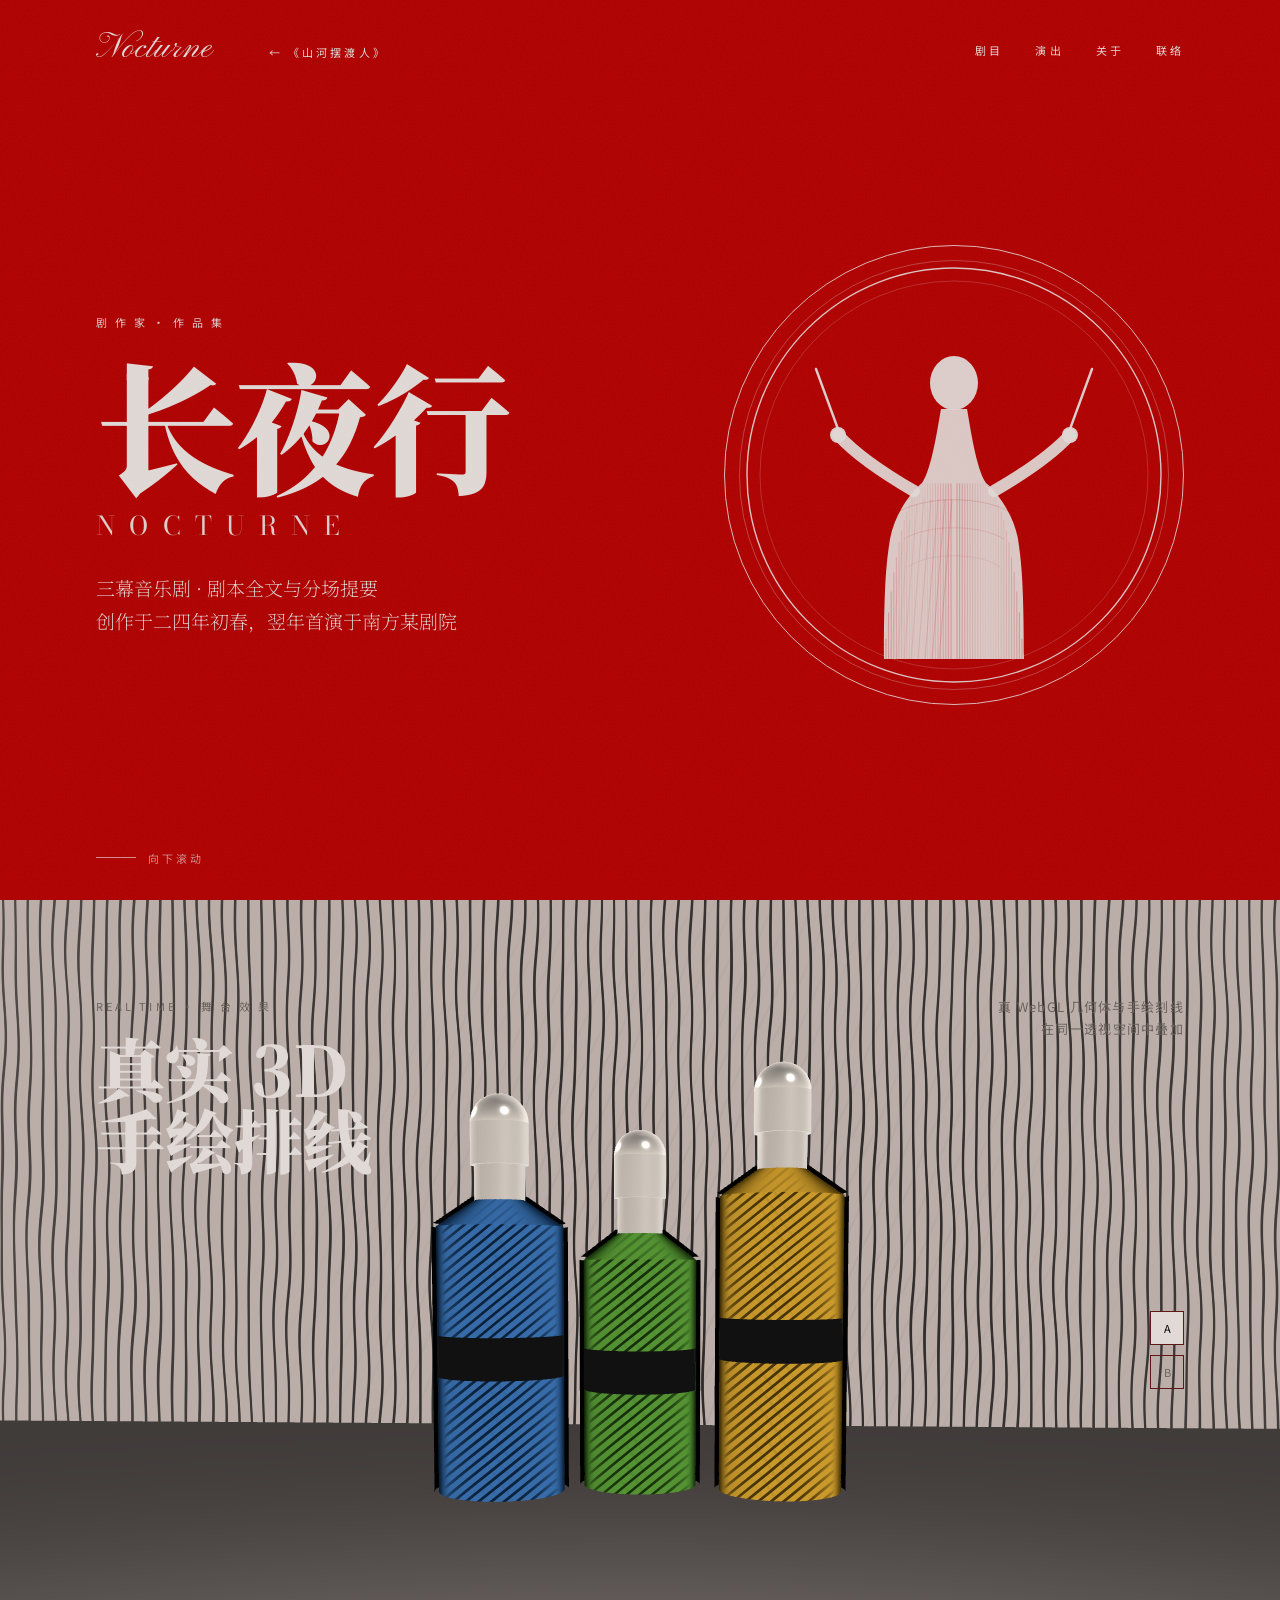
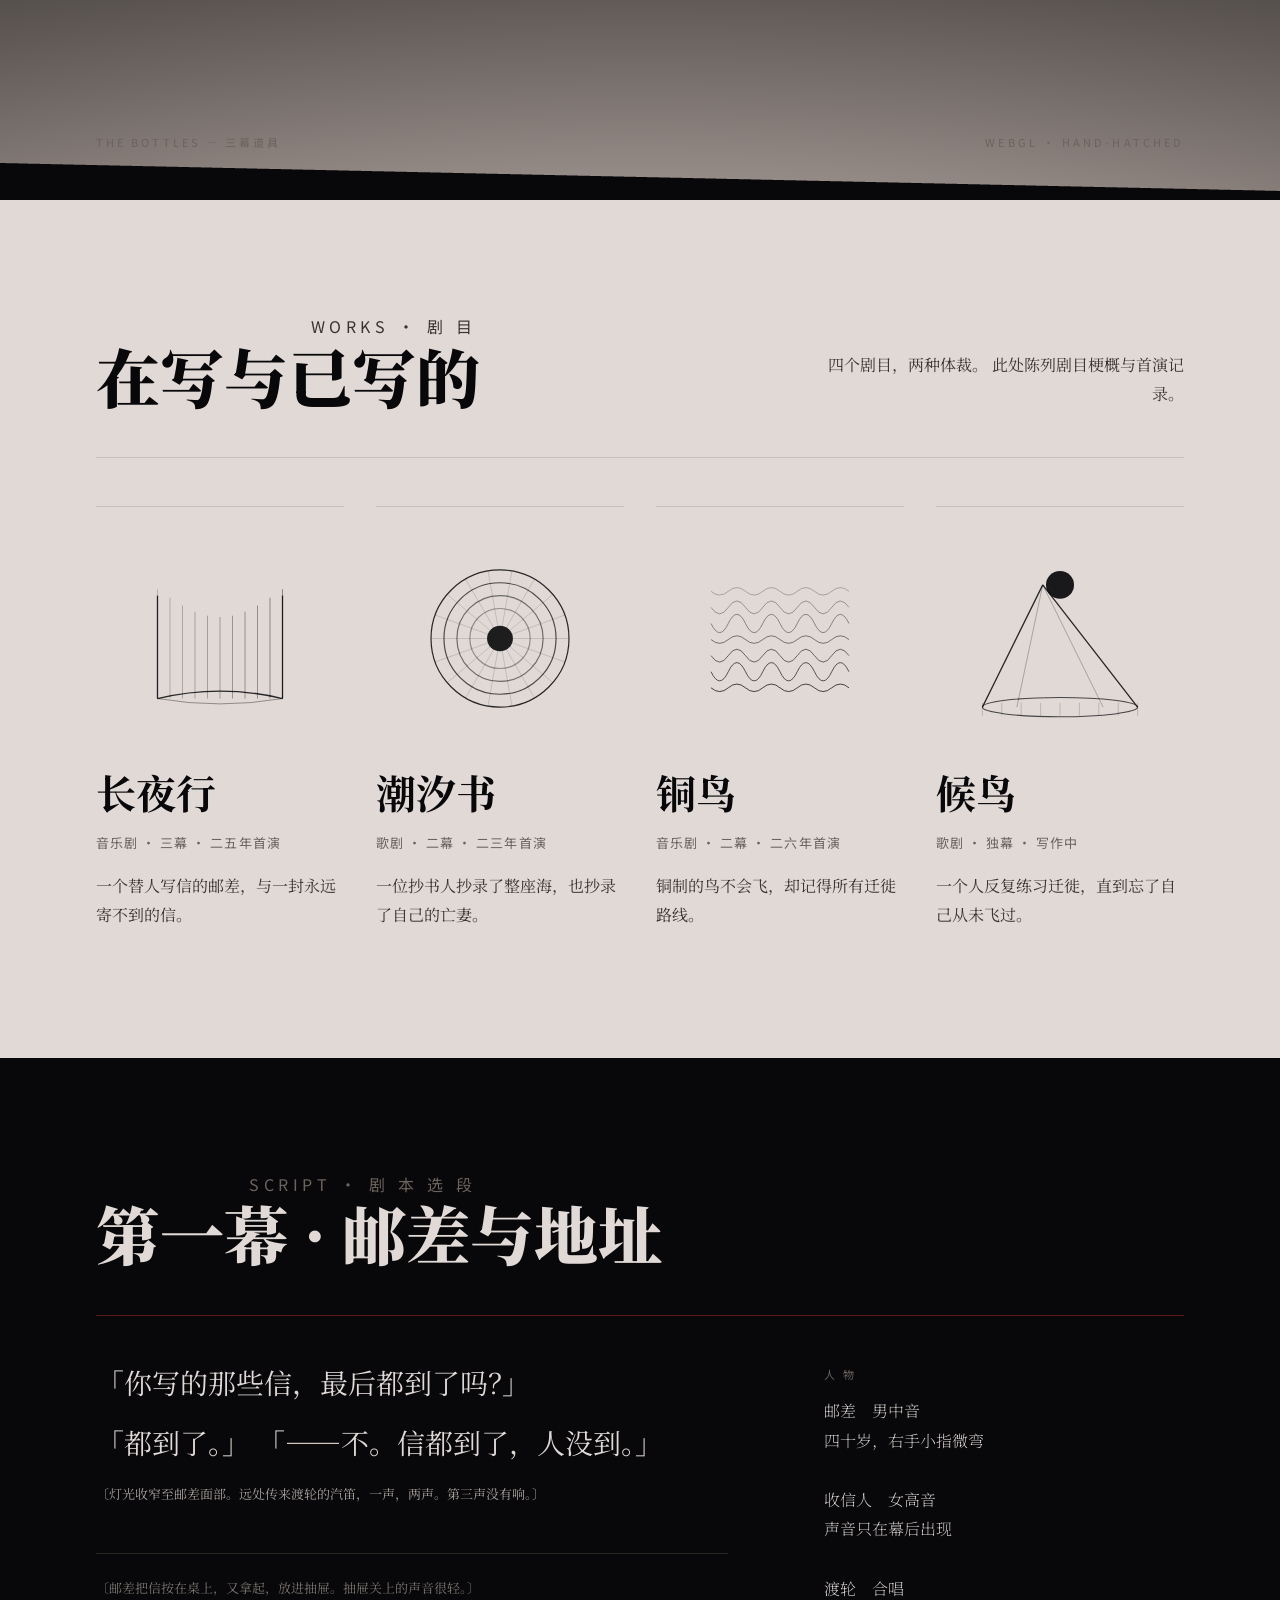
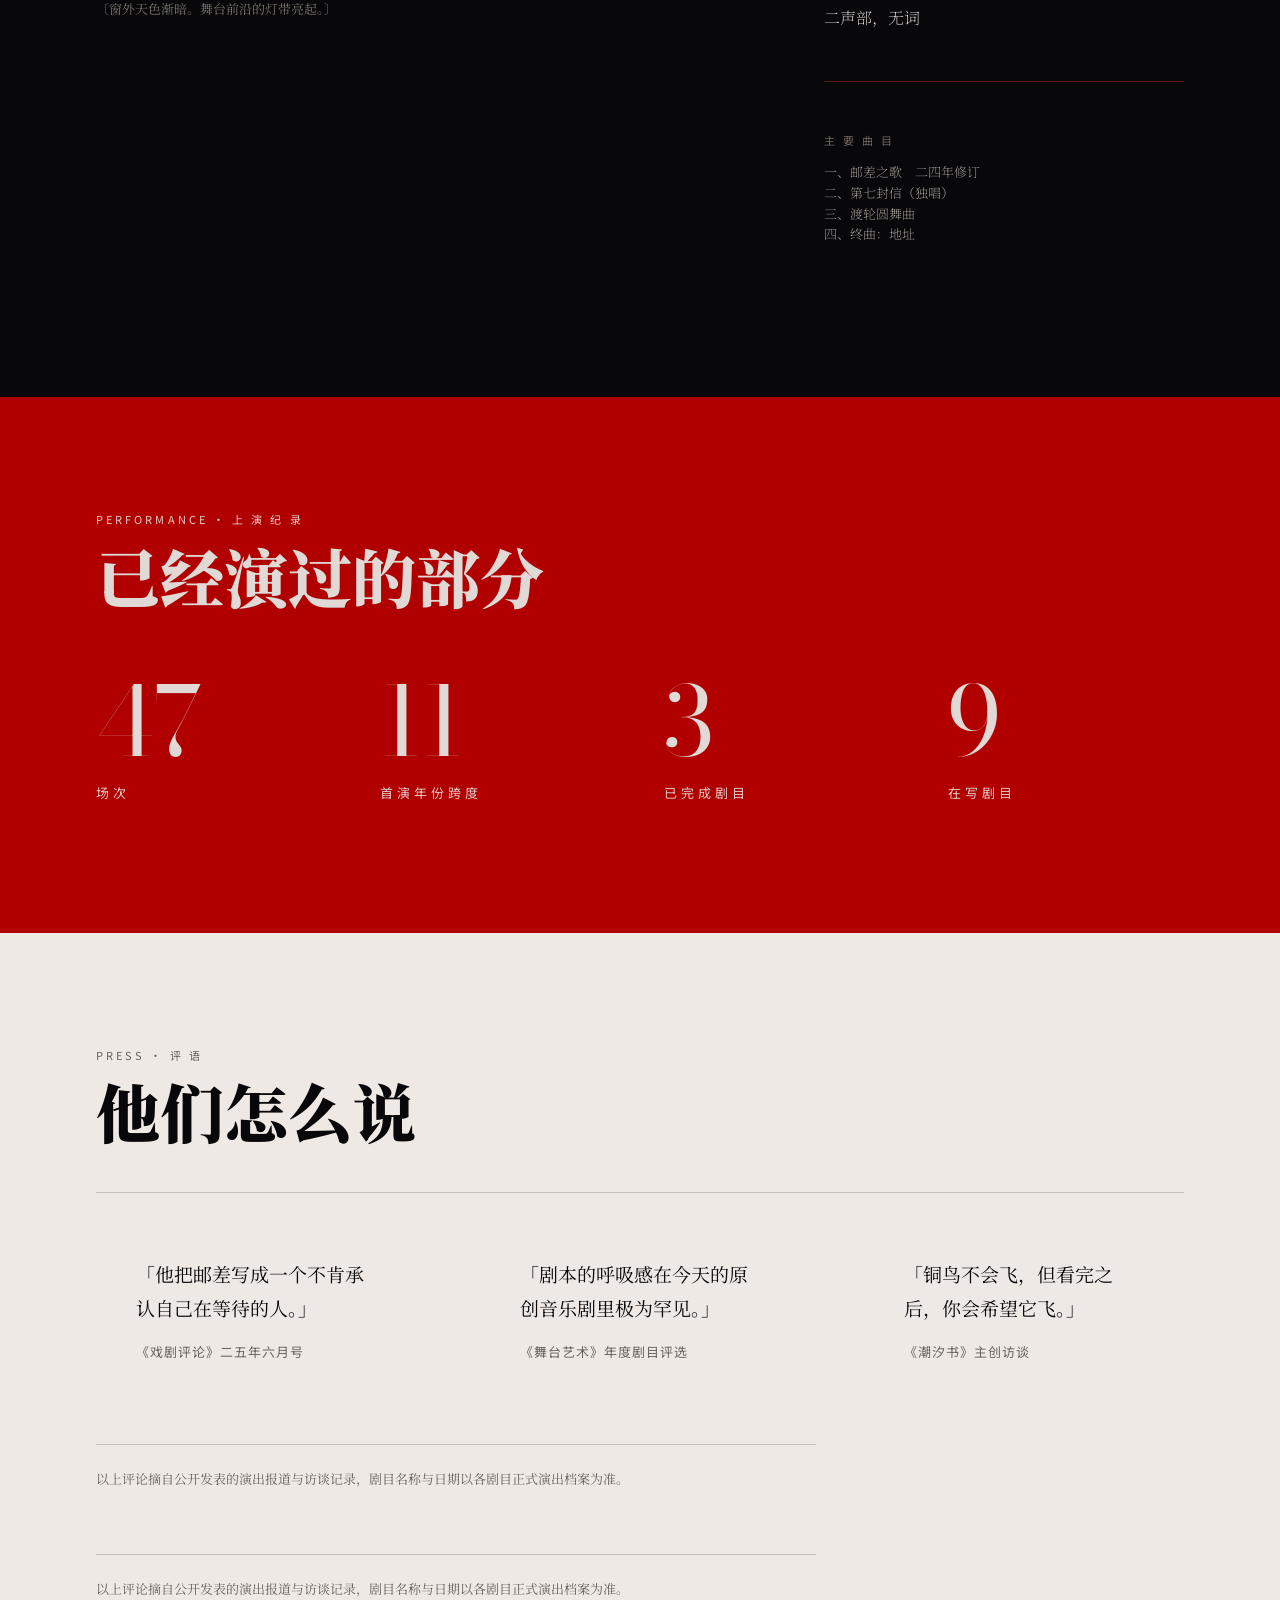
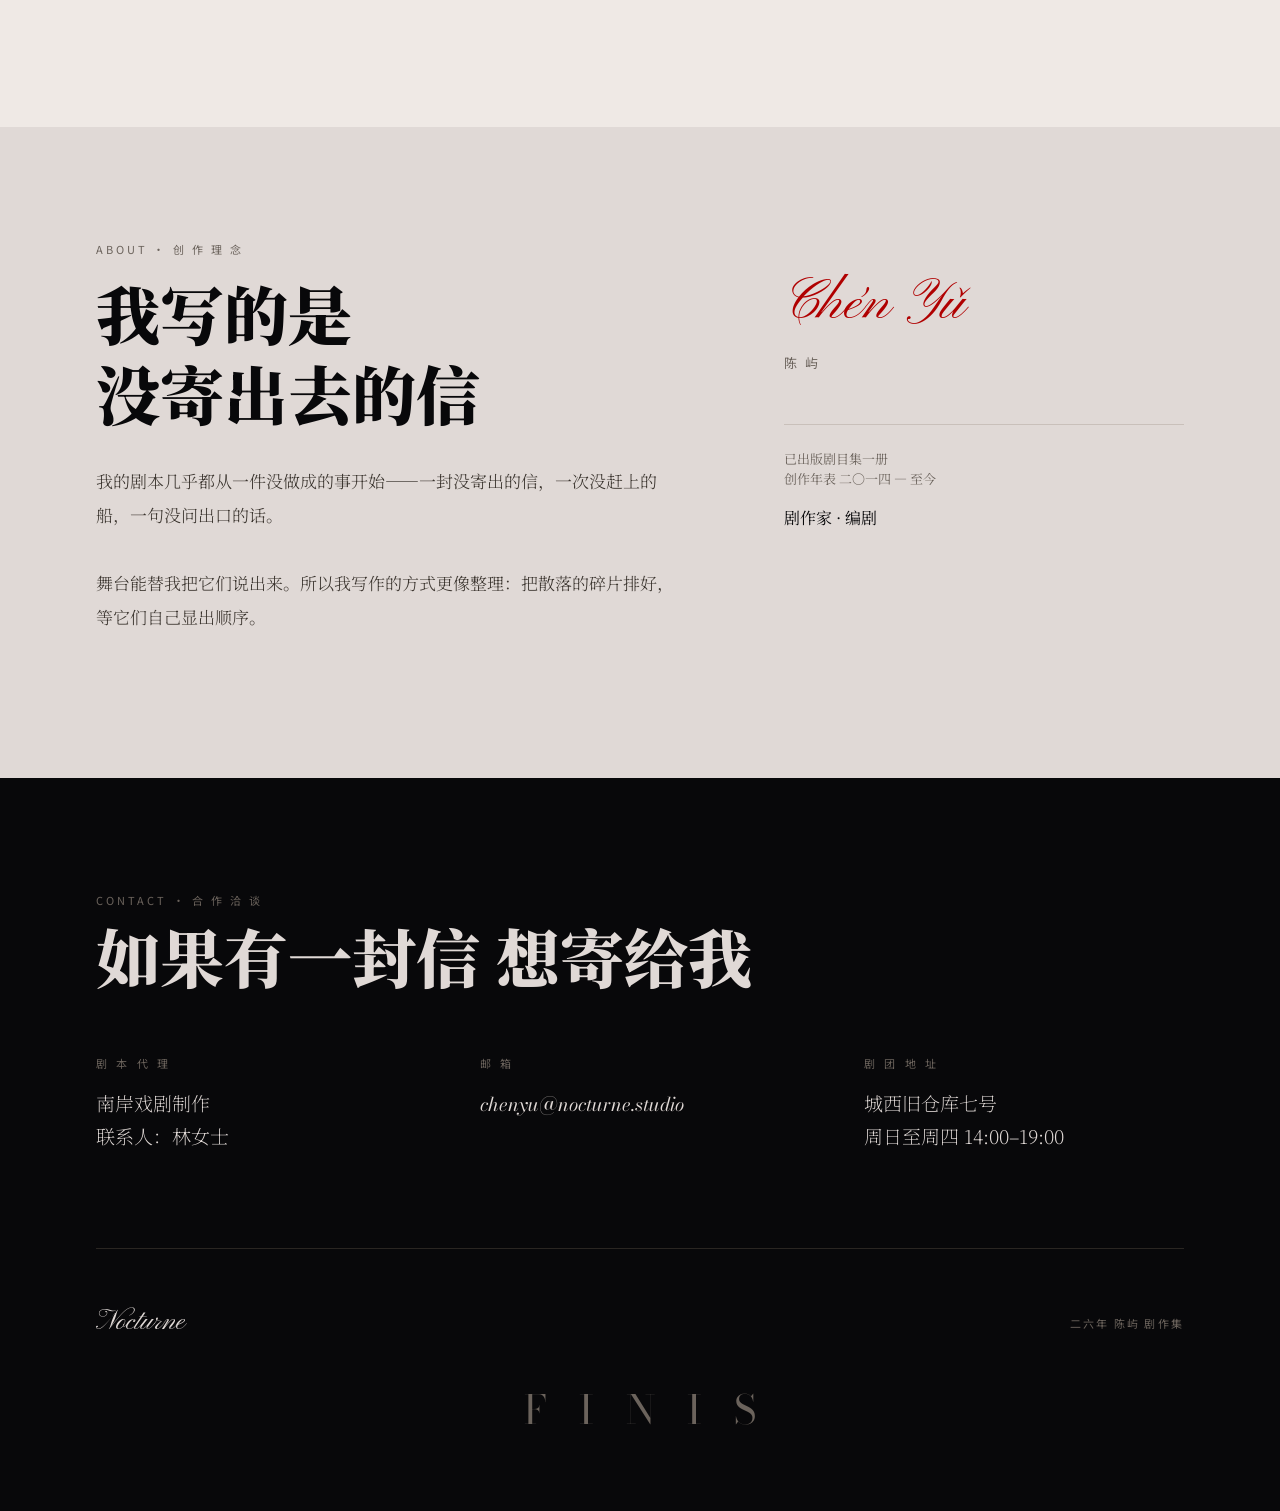
==== index.html @ f31c02c0 "feat: NOCTURNE 剧作集视觉体系上线（首页），《山河摆渡人》迁至 /shanhe/ 新增一套独立的剧作集视觉体系作为站点首页，与《山河摆渡人》同源共处。  NOCTURNE 剧作集（首页 " ====
<!DOCTYPE html>
<html lang="zh-CN">
<head>
<meta charset="UTF-8">
<meta name="viewport" content="width=device-width, initial-scale=1.0">
<title>长夜行 · 陈屿剧作集</title>
<link rel="preconnect" href="https://fonts.googleapis.com">
<link rel="preconnect" href="https://fonts.gstatic.com" crossorigin>
<link href="https://fonts.googleapis.com/css2?family=Noto+Serif+SC:wght@200;300;400;700;900&family=Noto+Sans+SC:wght@300;400;500&family=Bodoni+Moda:ital,opsz,wght@0,6..96,400;0,6..96,700;1,6..96,400&family=Pinyon+Script&display=swap" rel="stylesheet">
<link rel="icon" href="favicon.svg" type="image/svg+xml">
<link rel="stylesheet" href="assets/nocturne/css/tokens.css">
<style>
/* ============================================================
   原型专用层：把 token 之外的实现细节收在这里
   ============================================================ */

*, *::before, *::after { box-sizing: border-box; }

html { scroll-behavior: smooth; }

body {
  margin: 0;
  background: var(--c-paper);
  color: var(--c-ink);
  font-family: var(--f-body);
  font-size: var(--t-body);
  line-height: var(--lh-body);
  -webkit-font-smoothing: antialiased;
  overflow-x: hidden;
}

/* 纸纹颗粒：整页极淡噪点，压住数字平涂的塑料感 */
.grain {
  position: fixed; inset: 0; z-index: 999;
  pointer-events: none; opacity: .05;
  background-image: url("data:image/svg+xml,%3Csvg xmlns='http://www.w3.org/2000/svg' width='200' height='200'%3E%3Cfilter id='n'%3E%3CfeTurbulence type='fractalNoise' baseFrequency='0.8' numOctaves='3'/%3E%3CfeColorMatrix type='saturate' values='0'/%3E%3C/filter%3E%3Crect width='200' height='200' filter='url(%23n)'/%3E%3C/svg%3E");
}

/* ---- 通用版心 ---- */
.wrap {
  width: 100%; max-width: var(--w-page);
  margin: 0 auto; padding: 0 var(--pad-page);
}

/* ---- 区块标题 ---- */
.kicker {
  font-family: var(--f-label); font-size: var(--t-label);
  letter-spacing: var(--ls-label); color: var(--c-ink-mute);
  margin: 0 0 var(--s-3);
}
.sec-title {
  font-family: var(--f-display); font-weight: 900;
  font-size: var(--t-display-m); line-height: var(--lh-display-m);
  letter-spacing: var(--ls-display); margin: 0;
}
.sec-head { display: flex; align-items: flex-end; justify-content: space-between; gap: var(--s-7); }
.sec-head p {
  margin: 0; max-width: 380px; font-size: var(--t-body);
  line-height: var(--lh-body); color: var(--c-ink-soft); text-align: right;
}
.rule { height: 1px; background: var(--c-rule); border: 0; margin: var(--s-7) 0; }
.rule-dark { background: var(--c-rule-dark); }

/* ============================================================
   01 主视觉 — 滚动驱动的固定舞台
   ============================================================ */
.hero {
  position: relative; height: 100vh; min-height: 720px;
  background: var(--c-curtain); color: var(--c-paper);
  overflow: hidden;
}
.hero-inner {
  position: relative; z-index: 2; height: 100%;
  display: flex; flex-direction: column;
  max-width: var(--w-page); margin: 0 auto;
  padding: var(--s-6) var(--pad-page) var(--s-8);
}
.hero-nav {
  display: flex; align-items: center; justify-content: space-between;
}
.hero-brand { display: flex; align-items: baseline; gap: var(--s-5); }
.hero-logo {
  font-family: var(--f-script); font-size: 34px; line-height: 1;
  letter-spacing: 1px; margin: 0;
}
.hero-nav ul { display: flex; gap: var(--s-6); list-style: none; margin: 0; padding: 0; }
.hero-back { margin: 0 0 0 var(--s-6); }
.hero-back a {
  font-family: var(--f-label); font-size: 11px;
  letter-spacing: var(--ls-label); color: #E8C9C9;
  text-decoration: none; white-space: nowrap;
}
.hero-back a:hover { color: #E0D9D6; }
.hero-nav a {
  color: inherit; text-decoration: none;
  font-family: var(--f-label); font-size: var(--t-label);
  letter-spacing: var(--ls-label); padding-bottom: 4px;
  border-bottom: 1px solid transparent; transition: border-color var(--d-fast) var(--e-soft);
}
.hero-nav a:hover { border-bottom-color: var(--c-paper); }

.hero-body {
  flex: 1; display: grid; grid-template-columns: 1fr 460px;
  gap: var(--s-8); align-items: center; padding-top: var(--s-7);
}
.hero-kicker {
  font-family: var(--f-label); font-size: var(--t-label);
  letter-spacing: var(--ls-label); opacity: .9; margin: 0 0 var(--s-5);
}
.hero-title {
  font-family: var(--f-display); font-weight: 900;
  font-size: clamp(80px, 11vw, var(--t-hero)); line-height: var(--lh-hero);
  letter-spacing: var(--ls-hero); margin: 0;
}
.hero-latin {
  font-family: var(--f-latin); font-size: 26px; line-height: 1;
  letter-spacing: .55em; margin: var(--s-5) 0 0; opacity: .95;
}
.hero-lede {
  margin: var(--s-6) 0 0; max-width: 560px;
  font-size: var(--t-lead); line-height: var(--lh-lead);
  font-weight: 200; white-space: pre-line;
}
.hero-scroll {
  position: absolute; left: var(--pad-page); bottom: var(--s-6);
  font-family: var(--f-label); font-size: 11px; letter-spacing: var(--ls-label);
  opacity: .65; display: flex; align-items: center; gap: var(--s-3);
}
.hero-scroll span { display: block; width: 40px; height: 1px; background: currentColor; }

/* ---- 舞台：圆形画框 + 3D 圆柱 ---- */
.stage {
  position: relative; width: 460px; height: 460px;
  display: grid; place-items: center;
}
.stage-ring {
  position: absolute; inset: 0; border-radius: 50%;
  border: 1px solid var(--c-paper); opacity: .85;
}
.stage-ring::after {
  content: ""; position: absolute; inset: 14px;
  border-radius: 50%; border: .5px solid var(--c-paper); opacity: .35;
}
.stage-portrait {
  position: relative; z-index: 2; width: 420px; height: 420px;
  transition: transform var(--d-slow) var(--e-out);
}

/* 3D 罐体组：CSS 3D 拼装的刻线罐，滚动驱动旋转
   几何经验证：面片先 rotateY 再 translateZ 推到半径；端盖用绝对定位
   椭圆，不参与 3D 变换（参与则与 transform-origin 冲突而脱离管体）。 */
.vessels {
  position: absolute; z-index: 4; right: -26px; bottom: -54px;
  display: flex; align-items: flex-end; gap: 22px;
}
.vessel { position: relative; width: 52px; height: 140px; }
.vessel-3d {
  position: absolute; inset: 0;
  transform-style: preserve-3d;
  transform: rotateX(-8deg) rotateY(var(--spin, 0deg));
  transition: transform 80ms linear;
}
.vessel-face {
  position: absolute; top: 0; backface-visibility: hidden;
  border-right: 1px solid rgba(0,0,0,.20);
  background:
    repeating-linear-gradient(180deg,
      rgba(0,0,0,.30) 0 1px, rgba(0,0,0,.10) 1px 2px, rgba(0,0,0,0) 2px 7px),
    var(--vessel-color);
}
.vessel-cap {
  position: absolute; left: 50%;
  width: 48px; height: 26px; margin-left: -24px;
  border-radius: 50%; border: 1px solid rgba(0,0,0,.26);
  background:
    repeating-radial-gradient(circle at 50% 50%,
      rgba(0,0,0,.14) 0 1px, rgba(0,0,0,0) 1px 5px),
    var(--vessel-color);
}
.vessel-cap.top { top: -13px; }
.vessel-cap.bot { bottom: -13px; }

/* ============================================================
   01b 3D 展演屏 — 真 WebGL 场景 + 手绘排线
   ============================================================ */
.showcase {
  position: relative; height: 100vh; min-height: 680px;
  background: var(--c-ink); color: var(--c-paper);
  overflow: hidden;
}
.showcase-canvas {
  position: absolute; inset: 0; width: 100%; height: 100%;
  display: block; z-index: 1;
}
.showcase-head {
  position: absolute; z-index: 5; top: 0; left: 0; right: 0;
  max-width: var(--w-page); width: 100%; margin: 0 auto;
  padding: var(--s-9) var(--pad-page) 0;
  display: flex; justify-content: space-between; align-items: flex-start;
  pointer-events: none;
}
.showcase-title {
  font-family: var(--f-display); font-weight: 900;
  font-size: clamp(44px, 5.4vw, 76px); line-height: 1.02;
  letter-spacing: var(--ls-display); margin: 0;
}
.showcase-kicker {
  font-family: var(--f-label); font-size: var(--t-label);
  letter-spacing: var(--ls-label); color: var(--c-ink-mute);
  margin: 0 0 var(--s-4);
}
.showcase-note {
  font-family: var(--f-label); font-size: var(--t-caption);
  letter-spacing: .1em; color: var(--c-ink-mute);
  margin: 0; text-align: right; max-width: 260px; line-height: 1.7;
}
.showcase-cap {
  position: absolute; z-index: 5; bottom: 0; left: 0; right: 0;
  max-width: var(--w-page); width: 100%; margin: 0 auto;
  padding: 0 var(--pad-page) var(--s-7);
  display: flex; justify-content: space-between; align-items: flex-end;
  pointer-events: none;
}
.showcase-cap p {
  font-family: var(--f-label); font-size: var(--t-label);
  letter-spacing: var(--ls-label); color: var(--c-ink-mute); margin: 0;
}
.showcase-swap {
  position: absolute; z-index: 4; right: var(--pad-page); top: 50%;
  transform: translateY(-50%);
  display: flex; flex-direction: column; gap: 10px;
}
.swap-btn {
  width: 34px; height: 34px; padding: 0;
  border: 1px solid var(--c-rule-dark); background: transparent;
  color: var(--c-ink-mute); cursor: pointer;
  font-family: var(--f-label); font-size: 11px; letter-spacing: 0;
  transition: all var(--d-fast) var(--e-soft);
}
.swap-btn:hover { border-color: var(--c-paper); color: var(--c-paper); }
.swap-btn[aria-pressed="true"] { background: var(--c-paper); color: var(--c-ink); }

/* ============================================================
   02 剧目陈列
   ============================================================ */
.works { background: var(--c-paper); padding: 112px 0 128px; }
.works-grid {
  display: grid; grid-template-columns: repeat(4, 1fr);
  gap: var(--s-7) var(--s-6);
}
.work { display: flex; flex-direction: column; gap: var(--s-4); }
.work-emblem {
  width: 100%; aspect-ratio: 1; display: grid; place-items: center;
  border-top: 1px solid var(--c-rule); padding-top: var(--s-4);
}
.work-emblem img { width: 78%; height: auto; }
.work h3 {
  font-family: var(--f-display); font-weight: 700;
  font-size: var(--t-display-s); line-height: var(--lh-display-s);
  margin: 0;
}
.work-meta {
  font-family: var(--f-label); font-size: var(--t-caption);
  letter-spacing: .08em; color: var(--c-ink-mute); margin: 0;
}
.work-desc {
  font-size: var(--t-body); line-height: var(--lh-body);
  color: var(--c-ink-soft); margin: 0;
}

/* ============================================================
   03 剧本选段
   ============================================================ */
.script { background: var(--c-ink); color: var(--c-paper); padding: 112px 0 128px; }
.script .kicker { color: var(--c-ink-mute); }
.script .sec-title { color: var(--c-paper); }
.script-cols { display: grid; grid-template-columns: 1fr 360px; gap: 96px; align-items: start; }
.script-beat {
  margin-top: var(--s-7); padding-top: var(--s-5);
  border-top: 1px solid #2A2622;
  font-size: var(--t-caption); line-height: var(--lh-caption);
  color: #7A746E; white-space: pre-line;
}
.line {
  font-family: var(--f-display); font-weight: 400;
  font-size: var(--t-title); line-height: var(--lh-title);
  margin: 0 0 var(--s-5);
}
.stage-note {
  font-size: var(--t-caption); line-height: var(--lh-caption);
  color: #A8A29C; margin: 0;
}
.side-h {
  font-family: var(--f-label); font-size: var(--t-label);
  letter-spacing: var(--ls-label); color: var(--c-ink-mute);
  margin: 0 0 var(--s-3);
}
.side-list {
  font-size: var(--t-body); line-height: var(--lh-body);
  color: var(--c-paper); margin: 0 0 var(--s-5);
  white-space: pre-line; font-weight: 200;
}
.side-list.mute { color: #A8A29C; font-size: var(--t-caption); line-height: var(--lh-caption); }

/* ============================================================
   04 演出数据
   ============================================================ */
.stats { background: var(--c-curtain); color: var(--c-paper); padding: 112px 0 128px; }
.stats .kicker { color: #E8C9C9; }
.stats .sec-title { color: var(--c-paper); margin-bottom: var(--s-8); }
.stats-row { display: grid; grid-template-columns: repeat(4, 1fr); gap: var(--s-7); }
.stat { display: flex; flex-direction: column; gap: var(--s-3); }
.stat-n {
  font-family: var(--f-latin); font-size: 96px; line-height: 1;
  font-weight: 400; margin: 0;
}
.stat-l {
  font-family: var(--f-label); font-size: var(--t-caption);
  letter-spacing: .3em; color: #E8C9C9; margin: 0;
}

/* ============================================================
   05 媒体评价
   ============================================================ */
.press { background: var(--c-paper-warm); padding: 112px 0 128px; }
.press-grid { display: grid; grid-template-columns: repeat(3, 1fr); gap: var(--s-8); }
.press-note {
  margin: var(--s-8) 0 0; padding-top: var(--s-5);
  border-top: 1px solid var(--c-rule);
  font-size: var(--t-caption); line-height: var(--lh-caption);
  color: var(--c-ink-mute); max-width: 720px;
}
.press-note {
  margin: var(--s-8) 0 0; padding-top: var(--s-5);
  border-top: 1px solid var(--c-rule);
  font-size: var(--t-caption); line-height: var(--lh-caption);
  color: var(--c-ink-mute); max-width: 720px;
}
.press-q {
  font-family: var(--f-display); font-weight: 400;
  font-size: var(--t-lead); line-height: var(--lh-lead);
  margin: 0 0 var(--s-4);
}
.press-a {
  font-family: var(--f-label); font-size: var(--t-caption);
  letter-spacing: .08em; color: var(--c-ink-mute); margin: 0;
}

/* ============================================================
   06 创作理念
   ============================================================ */
.about { background: var(--c-paper); padding: 112px 0 128px; }
.about-cols { display: grid; grid-template-columns: 1fr 400px; gap: 96px; }
.about-title {
  font-family: var(--f-display); font-weight: 900;
  font-size: var(--t-display-m); line-height: 1.25;
  letter-spacing: var(--ls-display); margin: 0 0 var(--s-6);
  white-space: pre-line;
}
.about-body {
  font-size: 17px; line-height: 2; font-weight: 300;
  color: var(--c-ink-soft); margin: 0 0 var(--s-4); white-space: pre-line;
}
.signature {
  font-family: var(--f-script); font-size: 56px; line-height: 1.2;
  color: var(--c-curtain); margin: 0 0 var(--s-3);
}
.about-cred {
  margin-top: var(--s-7); padding-top: var(--s-5);
  border-top: 1px solid var(--c-rule);
  font-size: var(--t-caption); line-height: var(--lh-caption);
  color: var(--c-ink-mute); white-space: pre-line;
}
.sig-name {
  font-family: var(--f-label); font-size: var(--t-caption);
  letter-spacing: .2em; color: var(--c-ink-mute); margin: 0;
  white-space: pre-line; line-height: 1.9;
}

/* ============================================================
   07 联络 + 页脚
   ============================================================ */
.contact { background: var(--c-ink); color: var(--c-paper); padding: 112px 0 0; }
.contact .kicker { color: var(--c-ink-mute); }
.contact .sec-title { color: var(--c-paper); margin-bottom: var(--s-8); }
.contact-cols { display: grid; grid-template-columns: repeat(3, 1fr); gap: var(--s-8); }
.c-label {
  font-family: var(--f-label); font-size: var(--t-label);
  letter-spacing: .34em; color: var(--c-ink-mute); margin: 0 0 var(--s-3);
}
.c-value {
  font-size: var(--t-lead); line-height: var(--lh-lead);
  font-weight: 200; margin: 0; white-space: pre-line;
}
.c-value em { font-family: var(--f-latin); font-style: italic; }
.footer {
  margin-top: 96px; padding: var(--s-7) 0 var(--s-8);
  border-top: 1px solid #2A2622;
  display: flex; flex-direction: column; align-items: center; gap: var(--s-5);
}
.footer-row { width: 100%; display: flex; justify-content: space-between; align-items: center; }
.footer-logo { font-family: var(--f-script); font-size: 28px; margin: 0; }
.footer-copy {
  font-family: var(--f-label); font-size: var(--t-label);
  letter-spacing: .2em; color: var(--c-ink-mute); margin: 0;
}
.finis {
  font-family: var(--f-latin); font-size: 40px; letter-spacing: .8em;
  color: var(--c-ink-mute); margin: 0; padding-left: .8em;
}

/* ---- 出场动效 ---- */
.reveal { opacity: 0; transform: translateY(28px); }
.reveal.in {
  opacity: 1; transform: none;
  transition: opacity var(--d-slow) var(--e-out), transform var(--d-slow) var(--e-out);
}

@media (max-width: 1100px) {
  :root { --pad-page: 48px; }
  .hero-body { grid-template-columns: 1fr; }
  .stage { display: none; }
  .works-grid { grid-template-columns: repeat(2, 1fr); }
  .script-cols, .about-cols { grid-template-columns: 1fr; gap: 56px; }
  .stats-row { grid-template-columns: repeat(2, 1fr); }
  .press-grid, .contact-cols { grid-template-columns: 1fr; }
  .sec-head { flex-direction: column; align-items: flex-start; }
  .sec-head p { text-align: left; }
}
@media (max-width: 640px) {
  .works-grid, .stats-row { grid-template-columns: 1fr; }
  .hero-nav ul { gap: 16px; }
}
@media (prefers-reduced-motion: reduce) {
  .reveal { opacity: 1; transform: none; }
  html { scroll-behavior: auto; }
}
</style>
</head>
<body>

<div class="grain" aria-hidden="true"></div>

<!-- ============ 01 主视觉 ============ -->
<header class="hero" id="top">
  <div class="hero-inner">
    <nav class="hero-nav">
      <div class="hero-brand">
        <p class="hero-logo">Nocturne</p>
        <p class="hero-back"><a href="shanhe/">← 《山河摆渡人》</a></p>
      </div>
      <ul>
        <li><a href="#works">剧目</a></li>
        <li><a href="#script">演出</a></li>
        <li><a href="#about">关于</a></li>
        <li><a href="#contact">联络</a></li>
      </ul>
    </nav>

    <div class="hero-body">
      <div class="hero-left">
        <p class="hero-kicker">剧 作 家 · 作 品 集</p>
        <h1 class="hero-title">长夜行</h1>
        <p class="hero-latin">NOCTURNE</p>
        <p class="hero-lede">三幕音乐剧 · 剧本全文与分场提要
创作于二四年初春，翌年首演于南方某剧院</p>
      </div>

      <div class="stage" aria-hidden="true">
        <div class="stage-ring"></div>
        <img class="stage-portrait" src="assets/nocturne/svg/portrait.svg" alt="">
      </div>
    </div>

    <div class="hero-scroll"><span></span>向下滚动</div>
  </div>
</header>

<!-- ============ 01b 3D 展演屏 ============ -->
<section class="showcase" id="showcase">
  <canvas class="showcase-canvas" id="gl-canvas" width="1440" height="900"></canvas>

  <div class="showcase-head">
    <div>
      <p class="showcase-kicker">REAL TIME · 舞 台 效 果</p>
      <h2 class="showcase-title">真实 3D<br>手绘排线</h2>
    </div>
    <p class="showcase-note">真 WebGL 几何体与手绘刻线<br>在同一透视空间中叠加</p>
  </div>

  <div class="showcase-swap">
    <button class="swap-btn" id="swap-bottles" aria-pressed="true" title="瓶阵场景">A</button>
    <button class="swap-btn" id="swap-portal" aria-pressed="false" title="画框场景">B</button>
  </div>

  <div class="showcase-cap">
    <p>THE BOTTLES — 三幕道具</p>
    <p>WEBGL · HAND-HATCHED</p>
  </div>
</section>

<!-- ============ 02 剧目陈列 ============ -->
<section class="works" id="works">
  <div class="wrap">
    <div class="sec-head">
      <div>
        <p class="kicker">WORKS · 剧 目</p>
        <h2 class="sec-title">在写与已写的</h2>
      </div>
      <p>四个剧目，两种体裁。
此处陈列剧目梗概与首演记录。</p>
    </div>
    <hr class="rule">
    <div class="works-grid">
      <article class="work reveal">
        <div class="work-emblem"><img src="assets/nocturne/svg/emblem-harp-ink.svg" alt=""></div>
        <h3>长夜行</h3>
        <p class="work-meta">音乐剧 · 三幕 · 二五年首演</p>
        <p class="work-desc">一个替人写信的邮差，与一封永远寄不到的信。</p>
      </article>
      <article class="work reveal">
        <div class="work-emblem"><img src="assets/nocturne/svg/emblem-rings-ink.svg" alt=""></div>
        <h3>潮汐书</h3>
        <p class="work-meta">歌剧 · 二幕 · 二三年首演</p>
        <p class="work-desc">一位抄书人抄录了整座海，也抄录了自己的亡妻。</p>
      </article>
      <article class="work reveal">
        <div class="work-emblem"><img src="assets/nocturne/svg/emblem-wave-ink.svg" alt=""></div>
        <h3>铜鸟</h3>
        <p class="work-meta">音乐剧 · 二幕 · 二六年首演</p>
        <p class="work-desc">铜制的鸟不会飞，却记得所有迁徙路线。</p>
      </article>
      <article class="work reveal">
        <div class="work-emblem"><img src="assets/nocturne/svg/emblem-spot-ink.svg" alt=""></div>
        <h3>候鸟</h3>
        <p class="work-meta">歌剧 · 独幕 · 写作中</p>
        <p class="work-desc">一个人反复练习迁徙，直到忘了自己从未飞过。</p>
      </article>
    </div>
  </div>
</section>

<!-- ============ 03 剧本选段 ============ -->
<section class="script" id="script">
  <div class="wrap">
    <div class="sec-head">
      <div>
        <p class="kicker">SCRIPT · 剧 本 选 段</p>
        <h2 class="sec-title">第一幕 · 邮差与地址</h2>
      </div>
    </div>
    <hr class="rule rule-dark">
    <div class="script-cols">
      <div>
        <p class="line">「你写的那些信，最后都到了吗？」</p>
        <p class="line">「都到了。」
「——不。信都到了，人没到。」</p>
        <p class="stage-note">〔灯光收窄至邮差面部。远处传来渡轮的汽笛，一声，两声。第三声没有响。〕</p>
        <p class="script-beat">〔邮差把信按在桌上，又拿起，放进抽屉。抽屉关上的声音很轻。〕
〔窗外天色渐暗。舞台前沿的灯带亮起。〕</p>
      </div>
      <aside>
        <p class="side-h">人 物</p>
        <p class="side-list">邮差　男中音
四十岁，右手小指微弯

收信人　女高音
声音只在幕后出现

渡轮　合唱
二声部，无词</p>
        <hr class="rule rule-dark">
        <p class="side-h">主 要 曲 目</p>
        <p class="side-list mute">一、邮差之歌　二四年修订
二、第七封信（独唱）
三、渡轮圆舞曲
四、终曲：地址</p>
      </aside>
    </div>
  </div>
</section>

<!-- ============ 04 演出数据 ============ -->
<section class="stats">
  <div class="wrap">
    <p class="kicker">PERFORMANCE · 上 演 纪 录</p>
    <h2 class="sec-title">已经演过的部分</h2>
    <div class="stats-row">
      <div class="stat reveal"><p class="stat-n">47</p><p class="stat-l">场次</p></div>
      <div class="stat reveal"><p class="stat-n">11</p><p class="stat-l">首演年份跨度</p></div>
      <div class="stat reveal"><p class="stat-n">3</p><p class="stat-l">已完成剧目</p></div>
      <div class="stat reveal"><p class="stat-n">9</p><p class="stat-l">在写剧目</p></div>
    </div>
  </div>
</section>

<!-- ============ 05 媒体评价 ============ -->
<section class="press">
  <div class="wrap">
    <p class="kicker">PRESS · 评 语</p>
    <h2 class="sec-title">他们怎么说</h2>
    <hr class="rule">
    <div class="press-grid">
      <blockquote class="reveal">
        <p class="press-q">「他把邮差写成一个不肯承认自己在等待的人。」</p>
        <footer class="press-a">《戏剧评论》二五年六月号</footer>
      </blockquote>
      <blockquote class="reveal">
        <p class="press-q">「剧本的呼吸感在今天的原创音乐剧里极为罕见。」</p>
        <footer class="press-a">《舞台艺术》年度剧目评选</footer>
      </blockquote>
      <blockquote class="reveal">
        <p class="press-q">「铜鸟不会飞，但看完之后，你会希望它飞。」</p>
        <footer class="press-a">《潮汐书》主创访谈</footer>
      </blockquote>
    </div>
    <p class="press-note">以上评论摘自公开发表的演出报道与访谈记录，剧目名称与日期以各剧目正式演出档案为准。</p>
    <p class="press-note">以上评论摘自公开发表的演出报道与访谈记录，剧目名称与日期以各剧目正式演出档案为准。</p>
  </div>
</section>

<!-- ============ 06 创作理念 ============ -->
<section class="about" id="about">
  <div class="wrap">
    <p class="kicker">ABOUT · 创 作 理 念</p>
    <div class="about-cols">
      <div>
        <h2 class="about-title">我写的是
没寄出去的信</h2>
        <p class="about-body">我的剧本几乎都从一件没做成的事开始——一封没寄出的信，一次没赶上的船，一句没问出口的话。

舞台能替我把它们说出来。所以我写作的方式更像整理：把散落的碎片排好，等它们自己显出顺序。</p>
      </div>
      <div>
        <p class="signature">Chén Yǔ</p>
        <p class="sig-name">陈 屿
        <p class="about-cred">已出版剧目集一册
创作年表 二〇一四 — 至今</p>
剧作家 · 编剧</p>
      </div>
    </div>
  </div>
</section>

<!-- ============ 07 联络 ============ -->
<footer class="contact" id="contact">
  <div class="wrap">
    <p class="kicker">CONTACT · 合 作 洽 谈</p>
    <h2 class="sec-title">如果有一封信
想寄给我</h2>
    <div class="contact-cols">
      <div>
        <p class="c-label">剧 本 代 理</p>
        <p class="c-value">南岸戏剧制作
联系人：林女士</p>
      </div>
      <div>
        <p class="c-label">邮 箱</p>
        <p class="c-value"><em>chenyu@nocturne.studio</em></p>
      </div>
      <div>
        <p class="c-label">剧 团 地 址</p>
        <p class="c-value">城西旧仓库七号
周日至周四 14:00–19:00</p>
      </div>
    </div>
    <div class="footer">
      <div class="footer-row">
        <p class="footer-logo">Nocturne</p>
        <p class="footer-copy">二六年 陈屿 剧作集</p>
      </div>
      <p class="finis">FINIS</p>
    </div>
  </div>
</footer>

<script type="module">
import { createBottlesScene, createPortalScene } from './assets/nocturne/js/scenes.js';

/* ============================================================
   3D 展演屏：真 WebGL 场景 + 手绘排线着色器
   ============================================================ */
(function initShowcase() {
  var canvas = document.getElementById('gl-canvas');
  if (!canvas) return;

  var current = null, mode = 'bottles';

  function boot(which) {
    if (current) { current.dispose(); current = null; }
    // 每次重建都换一个全新的 canvas 元素：
    // 旧 renderer 已占用 WebGL context，复用同一元素会导致渲染失效
    var fresh = document.createElement('canvas');
    fresh.id = 'gl-canvas';
    fresh.className = canvas.className;
    fresh.width = 1440;
    fresh.height = 900;
    canvas.parentNode.replaceChild(fresh, canvas);
    canvas = fresh;

    if (which === 'bottles') {
      current = createBottlesScene(canvas);
    } else {
      current = createPortalScene(canvas);
    }
    var cap = document.querySelector('.showcase-cap p');
    if (cap) {
      cap.textContent = which === 'bottles'
        ? 'THE BOTTLES — 三幕道具'
        : 'THE PORTAL — 圆形画框';
    }
  }

  var bBottles = document.getElementById('swap-bottles');
  var bPortal  = document.getElementById('swap-portal');
  if (bBottles) bBottles.addEventListener('click', function () {
    mode = 'bottles'; boot(mode);
    bBottles.setAttribute('aria-pressed', 'true');
    bPortal.setAttribute('aria-pressed', 'false');
  });
  if (bPortal) bPortal.addEventListener('click', function () {
    mode = 'portal'; boot(mode);
    bPortal.setAttribute('aria-pressed', 'true');
    bBottles.setAttribute('aria-pressed', 'false');
  });

  // 等布局稳定后再初始化，避免 canvas 尺寸为 0
  function start() { boot(mode); }
  if (document.readyState === 'complete') start();
  else window.addEventListener('load', start);
})();
</script>

<script>
/* ============================================================
   3D 罐体组：16 面刻线罐 × 3，CSS 3D 拼装
   几何要点：面片先 rotateY 再 translateZ 推到半径；端盖用绝对定位
   椭圆，不参与 3D 变换（参与则与 transform-origin 冲突而脱离管体）。
   ============================================================ */
(function buildVessels() {
  var host = document.getElementById('vessels');
  if (!host) return;

  var SPEC = [
    { color: '#1F4E6B', h: 132, spin: 24 },   /* 深蓝 */
    { color: '#6B7A3A', h: 108, spin: -16 },  /* 橄榄 */
    { color: '#C2892C', h: 144, spin: 8 }     /* 赭石 */
  ];
  var FACES = 16, R = 24;
  var chord = 2 * R * Math.sin(Math.PI / FACES);

  SPEC.forEach(function (spec) {
    var wrap = document.createElement('div');
    wrap.className = 'vessel';
    wrap.style.height = spec.h + 'px';

    var cyl = document.createElement('div');
    cyl.className = 'vessel-3d';
    cyl.style.setProperty('--spin', spec.spin + 'deg');

    for (var i = 0; i < FACES; i++) {
      var f = document.createElement('div');
      f.className = 'vessel-face';
      f.style.width = (chord * 1.06).toFixed(1) + 'px';
      f.style.height = spec.h + 'px';
      f.style.marginLeft = (-chord * 1.06 / 2).toFixed(1) + 'px';
      f.style.setProperty('--vessel-color', spec.color);
      f.style.transform = 'rotateY(' + (i * (360 / FACES)).toFixed(2) + 'deg) translateZ(' + R + 'px)';
      /* 每面明暗：余弦分布模拟圆柱受光 */
      var light = 0.5 + 0.5 * Math.cos((i * (360 / FACES) - 40) * Math.PI / 180);
      f.style.filter = 'brightness(' + (0.58 + light * 0.58).toFixed(3) + ')';
      cyl.appendChild(f);
    }

    wrap.appendChild(cyl);

    var capT = document.createElement('div');
    capT.className = 'vessel-cap top';
    capT.style.setProperty('--vessel-color', spec.color);
    wrap.appendChild(capT);

    var capB = document.createElement('div');
    capB.className = 'vessel-cap bot';
    capB.style.setProperty('--vessel-color', spec.color);
    wrap.appendChild(capB);

    host.appendChild(wrap);
  });

  /* 滚动驱动：罐体自转 + 人物剪影轻微位移 */
  var ticking = false;
  function update() {
    var y = window.scrollY;
    host.querySelectorAll('.vessel-3d').forEach(function (el, idx) {
      var base = [24, -16, 8][idx];
      el.style.setProperty('--spin', (base + y * 0.45) + 'deg');
    });

    var portrait = document.querySelector('.stage-portrait');
    if (portrait && y < window.innerHeight * 1.2) {
      var t = Math.min(y / (window.innerHeight * 0.9), 1);
      portrait.style.transform = 'translateY(' + (-t * 36).toFixed(1) + 'px) scale(' + (1 - t * 0.05).toFixed(4) + ')';
    }
    ticking = false;
  }
  window.addEventListener('scroll', function () {
    if (!ticking) { ticking = true; requestAnimationFrame(update); }
  }, { passive: true });
  update();
})();

/* ============================================================
   出场动效：IntersectionObserver
   ============================================================ */
(function reveal() {
  var els = document.querySelectorAll('.reveal');
  if (!('IntersectionObserver' in window)) {
    els.forEach(function (el) { el.classList.add('in'); });
    return;
  }
  var io = new IntersectionObserver(function (entries) {
    entries.forEach(function (e) {
      if (e.isIntersecting) {
        var el = e.target;
        var delay = Number(el.dataset.d || 0);
        setTimeout(function () { el.classList.add('in'); }, delay);
        io.unobserve(el);
      }
    });
  }, { threshold: 0.12, rootMargin: '0px 0px -8% 0px' });

  els.forEach(function (el, i) {
    el.dataset.d = (i % 4) * 90;
    io.observe(el);
  });
})();
</script>
</body>
</html>
---- assets/nocturne/css/tokens.css ----
/* ============================================================
   NOCTURNE — 剧目展演站 设计 token
   视觉基底：铜版画蚀刻 + 幕布正红
   本文件是 Ardot 设计稿 / 可运行原型 / 规范文档的唯一真源
   ============================================================ */

:root {
  /* ---------- 色彩 ---------- */
  --c-curtain:      #B00000;   /* 幕布正红 — 品牌主色，样片实测采样值 */
  --c-curtain-deep: #7C0000;   /* 深红 — 排线阴影 / 渐层暗部 */
  --c-curtain-lift: #C81E1E;   /* 亮红 — 高光与强调 */
  --c-paper:        #E0D9D6;   /* 米白 — 反白文字与卡片底 */
  --c-paper-warm:   #EFE9E5;   /* 浅米白 — 交替区块底 */
  --c-ink:          #08080A;   /* 墨黑 — 正文与深色区块 */
  --c-ink-soft:     #3A342E;   /* 暖灰 — 次级文字 */
  --c-ink-mute:     #6B635C;   /* 灰褐 — 辅助信息 */
  --c-rule:         #C9C0BA;   /* 分隔线（纸面上） */
  --c-rule-dark:    #5E1818;   /* 分隔线（红面上） */

  /* ---------- 字体 ---------- */
  --f-display: "Noto Serif SC", "Songti SC", serif;  /* 蚀刻巨标题 */
  --f-latin:   "Bodoni Moda", "Didot", serif;        /* 拉丁 Didone */
  --f-script:  "Pinyon Script", "Snell Roundhand", cursive; /* 手写签名 */
  --f-body:    "Noto Serif SC", serif;               /* 正文 */
  --f-label:   "Noto Sans SC", "Inter", sans-serif;  /* 导航 / 标签 / 数据 */

  /* ---------- 字号阶 ---------- */
  --t-hero:      176px;  --lh-hero:      0.94;
  --t-display-l:  96px;  --lh-display-l: 1.00;
  --t-display-m:  64px;  --lh-display-m: 1.05;
  --t-display-s:  40px;  --lh-display-s: 1.12;
  --t-title:      28px;  --lh-title:     1.30;
  --t-lead:       19px;  --lh-lead:      1.75;
  --t-body:       16px;  --lh-body:      1.85;
  --t-caption:    13px;  --lh-caption:   1.60;
  --t-label:      11px;  --lh-label:     1.20;

  /* ---------- 字距 ---------- */
  --ls-hero:    -0.02em;
  --ls-display:  0.00em;
  --ls-label:    0.28em;   /* 导航与标签：大字距 */
  --ls-caps:     0.16em;

  /* ---------- 间距阶（4 的倍数） ---------- */
  --s-1:   4px;
  --s-2:   8px;
  --s-3:  12px;
  --s-4:  16px;
  --s-5:  24px;
  --s-6:  32px;
  --s-7:  48px;
  --s-8:  64px;
  --s-9:  96px;
  --s-10: 128px;
  --s-11: 160px;

  /* ---------- 圆角 ---------- */
  --r-none: 0px;      /* 全站统一直角：古典戏单语汇 */
  --r-1:    2px;      /* 仅用于 1px 描边块的微圆 */

  /* ---------- 描边 ---------- */
  --w-hair: 0.5px;    /* 蚀刻细线 */
  --w-thin: 1px;      /* 分隔线 */
  --w-med:  1.5px;    /* 线稿主轮廓 */
  --w-thick: 2.5px;   /* 强调轮廓 */

  /* ---------- 版心 ---------- */
  --w-page: 1440px;
  --pad-page: 96px;
  --w-measure: 640px;   /* 正文可读行宽 */

  /* ---------- 动效 ---------- */
  --e-out: cubic-bezier(0.16, 1, 0.3, 1);      /* 强出场 */
  --e-soft: cubic-bezier(0.4, 0, 0.2, 1);      /* 常规 */
  --d-fast: 240ms;
  --d-mid:  520ms;
  --d-slow: 900ms;
}

/* 纸面模式：米白底 + 墨黑字（长文阅读区） */
.on-paper {
  --fg:        var(--c-ink);
  --fg-soft:   var(--c-ink-soft);
  --fg-mute:   var(--c-ink-mute);
  --rule:      var(--c-rule);
  --bg:        var(--c-paper);
}

/* 红面模式：正红底 + 米白字（主视觉 / 强区块） */
.on-curtain {
  --fg:        var(--c-paper);
  --fg-soft:   #E8C9C9;
  --fg-mute:   #B98A8A;
  --rule:      var(--c-rule-dark);
  --bg:        var(--c-curtain);
}

/* 墨面模式：近黑底 + 米白字（数据区 / 尾声） */
.on-ink {
  --fg:        var(--c-paper);
  --fg-soft:   #A8A29C;
  --fg-mute:   #7A746E;
  --rule:      #2A2622;
  --bg:        var(--c-ink);
}
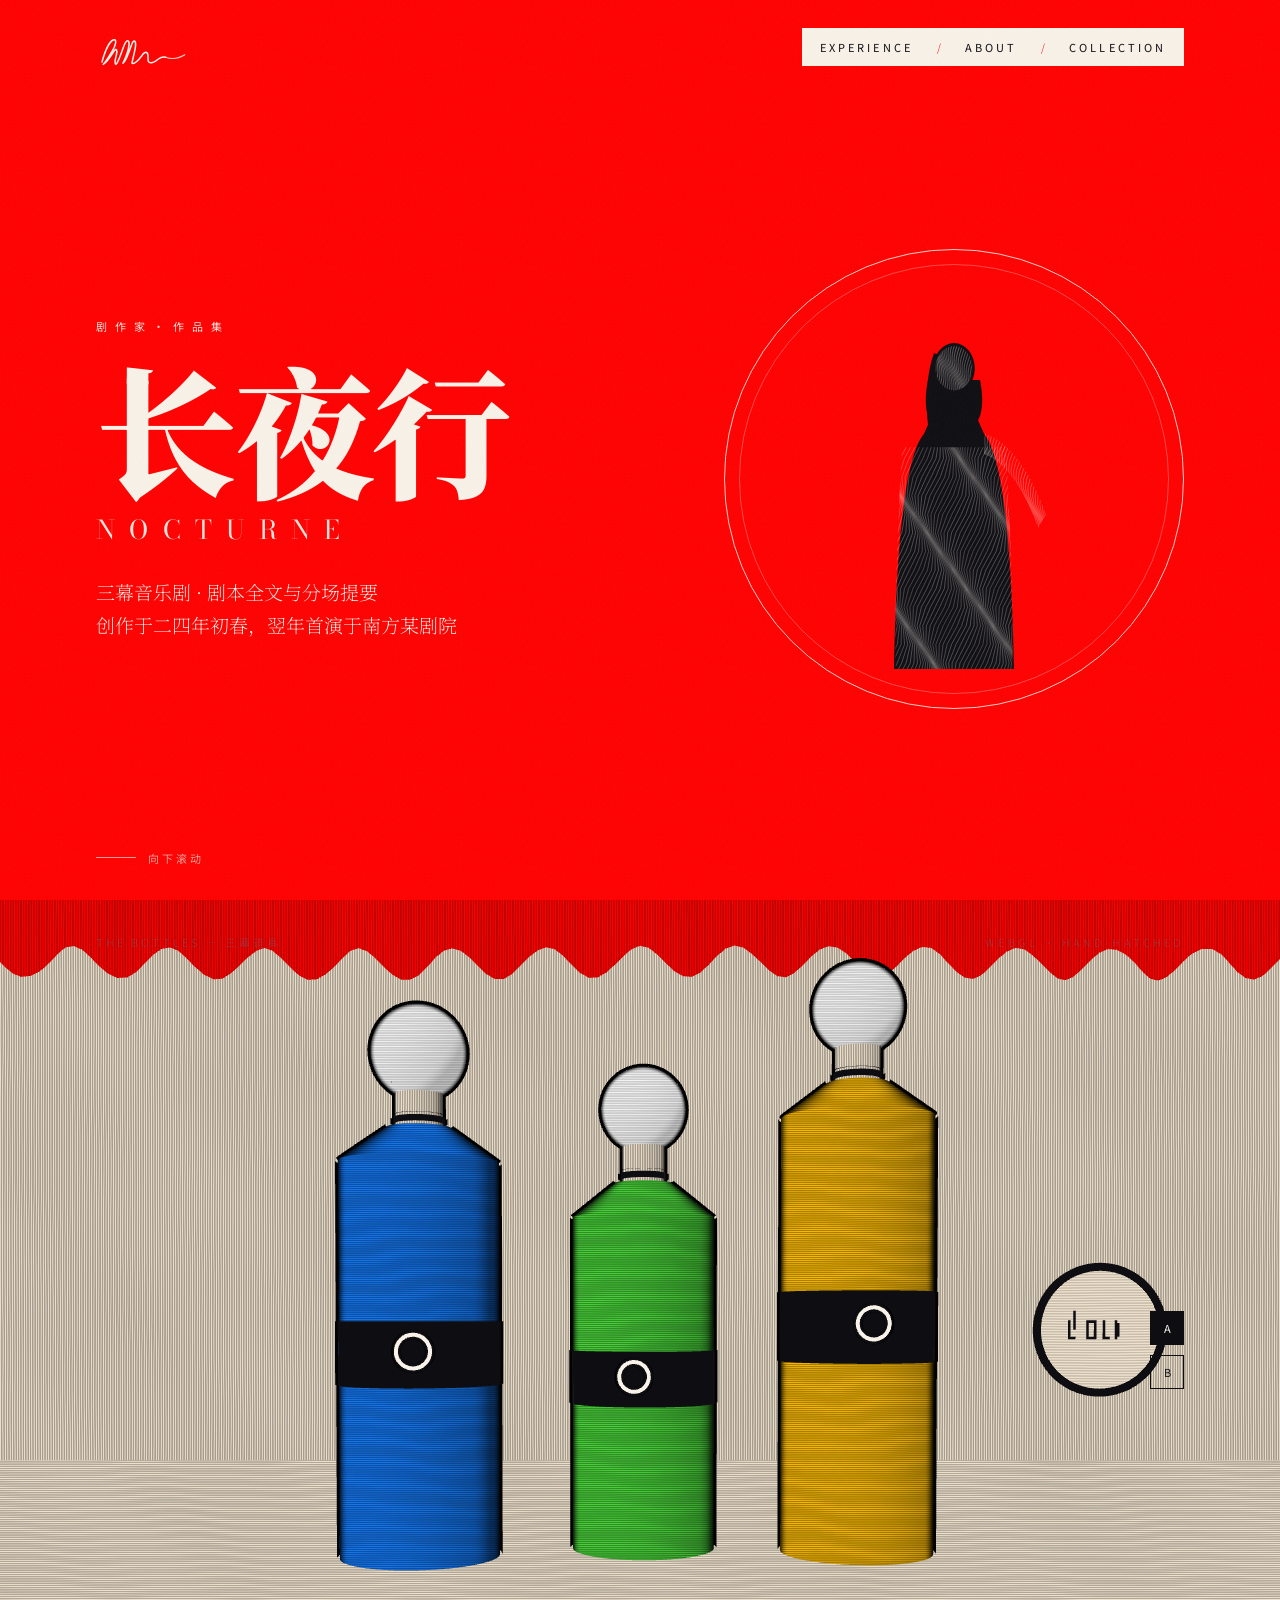
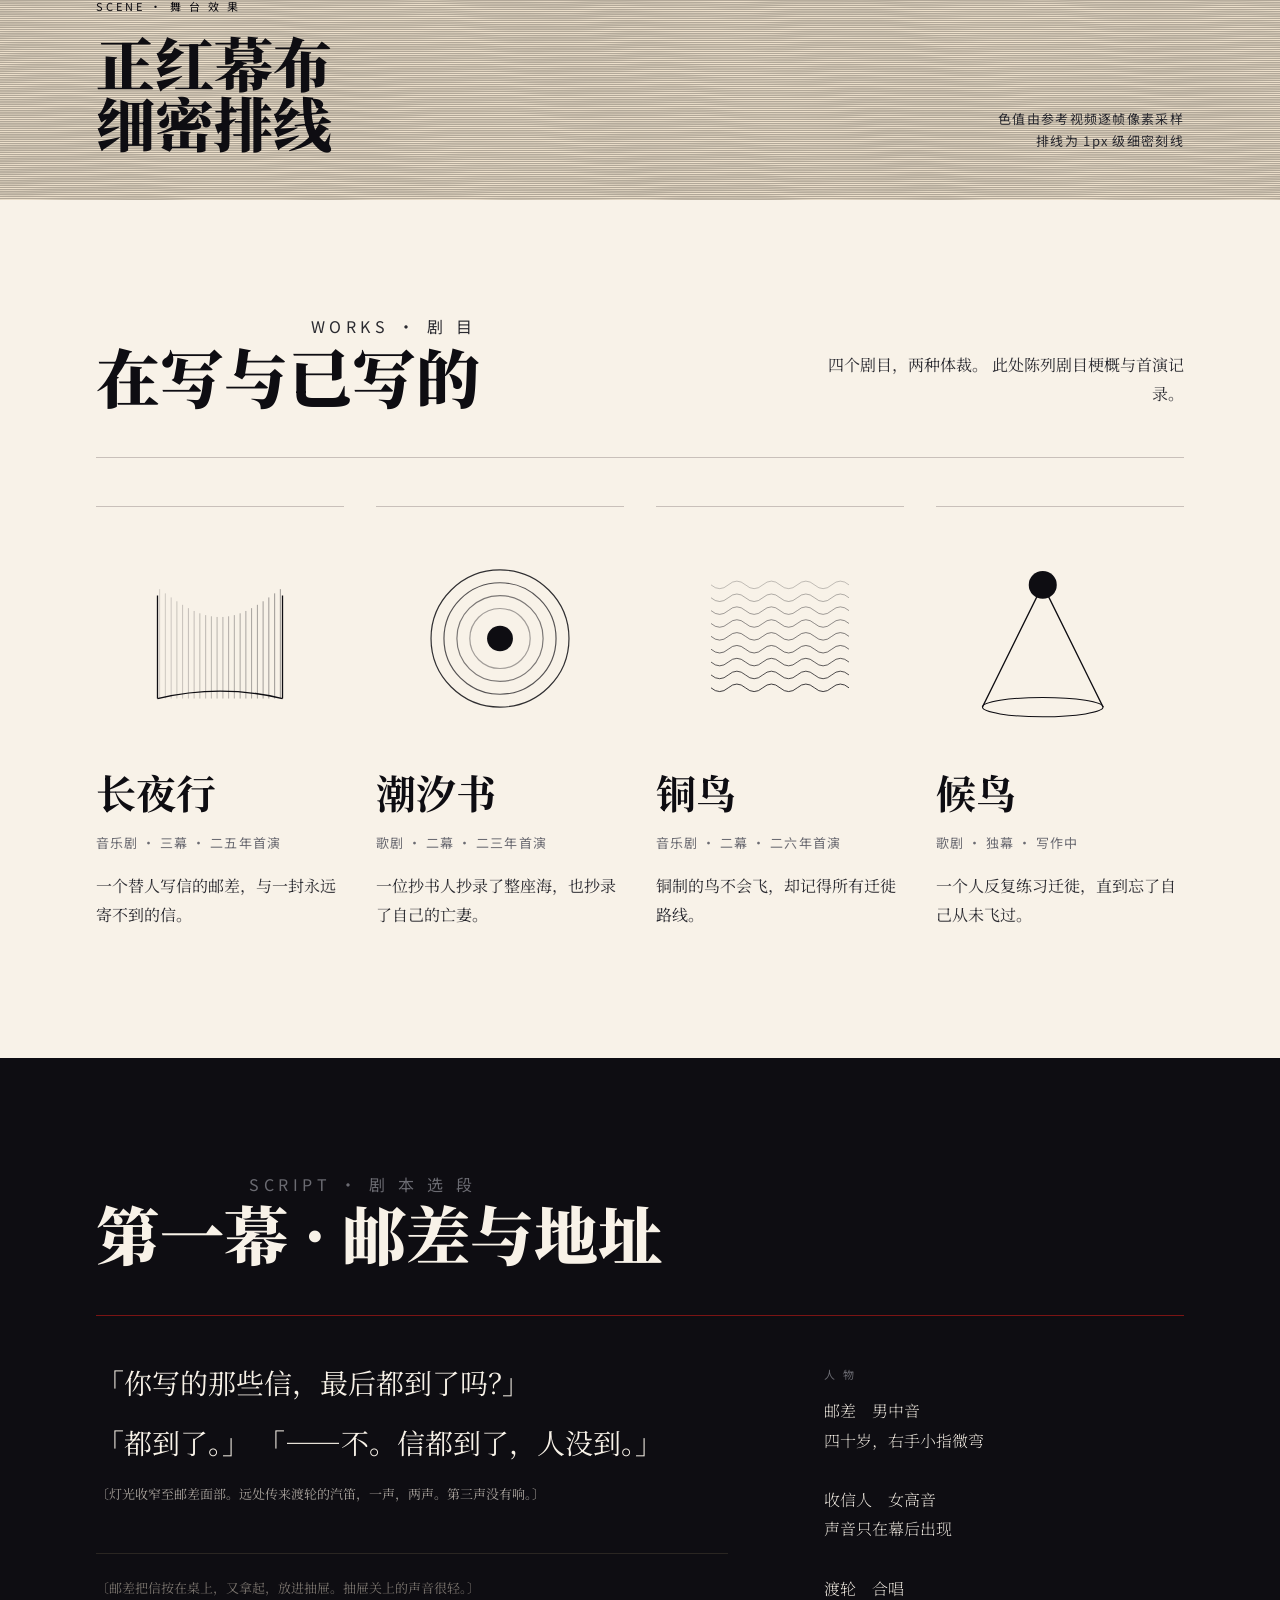
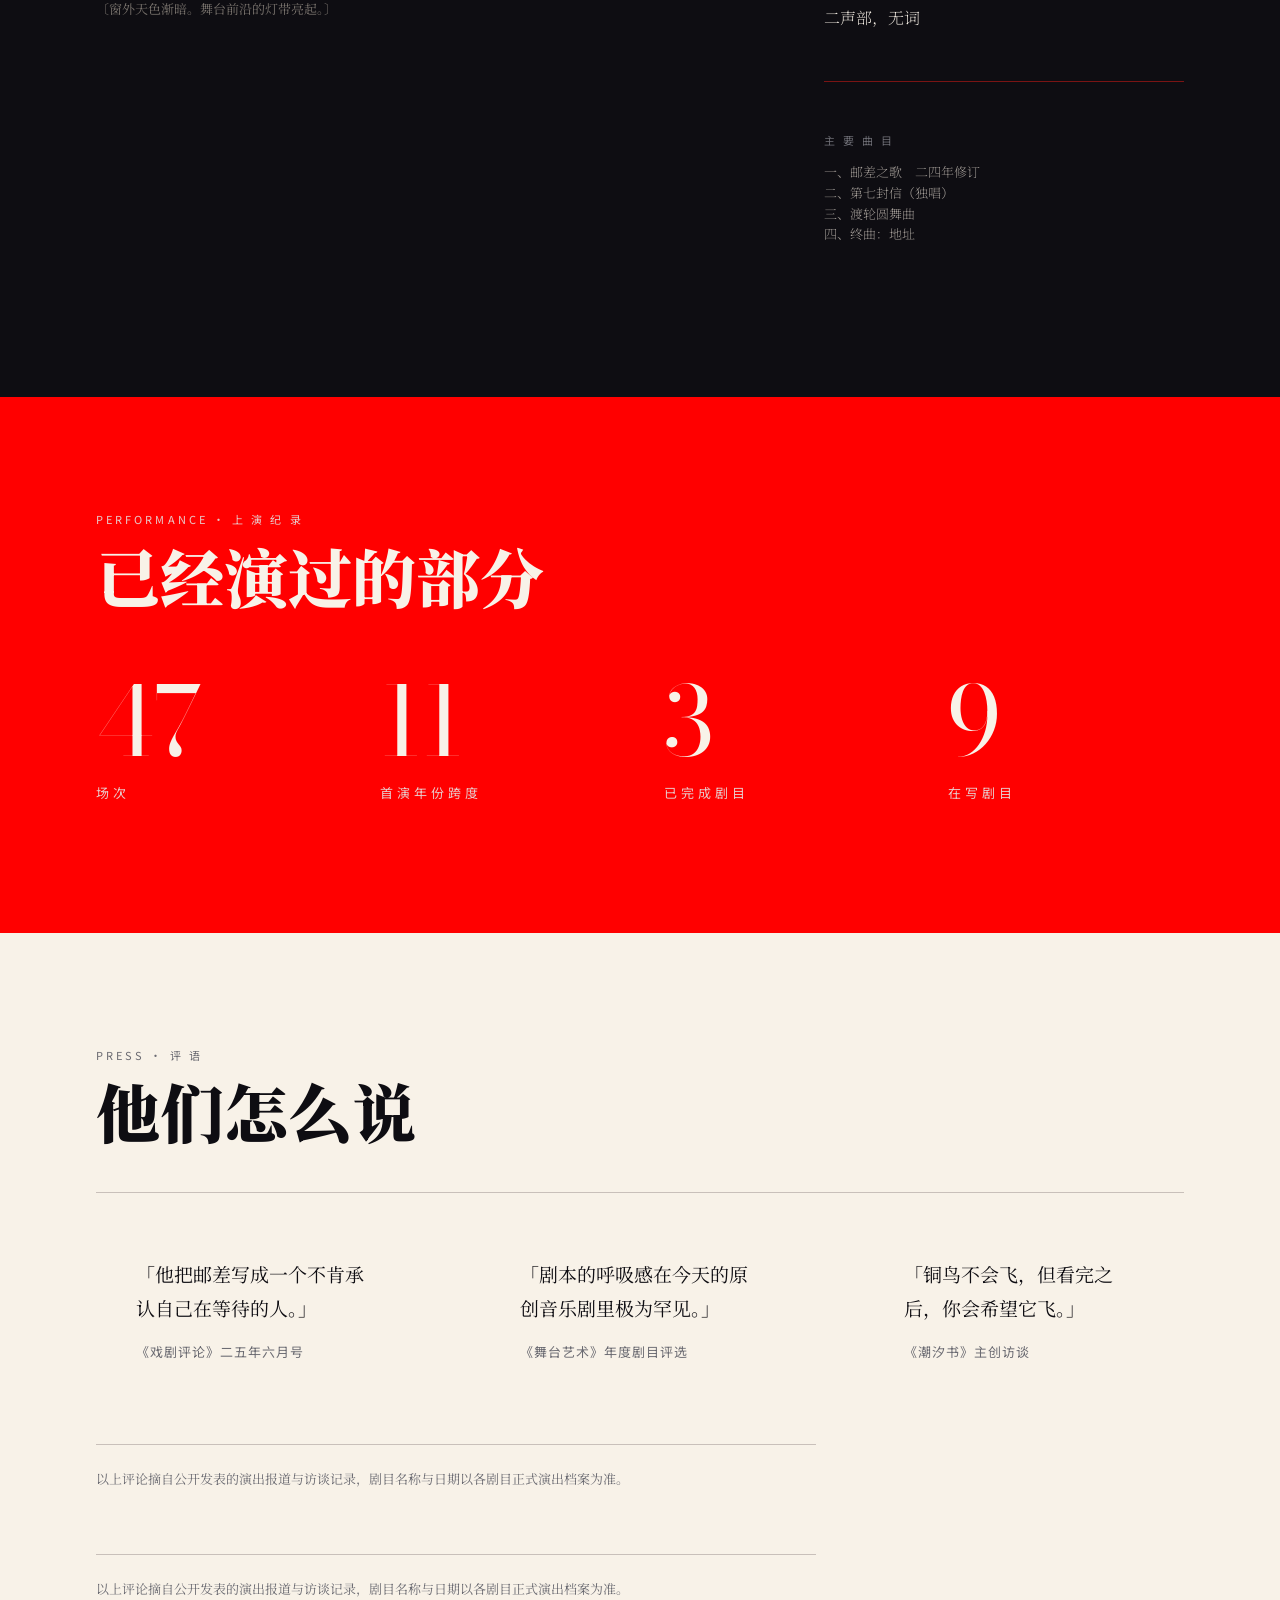
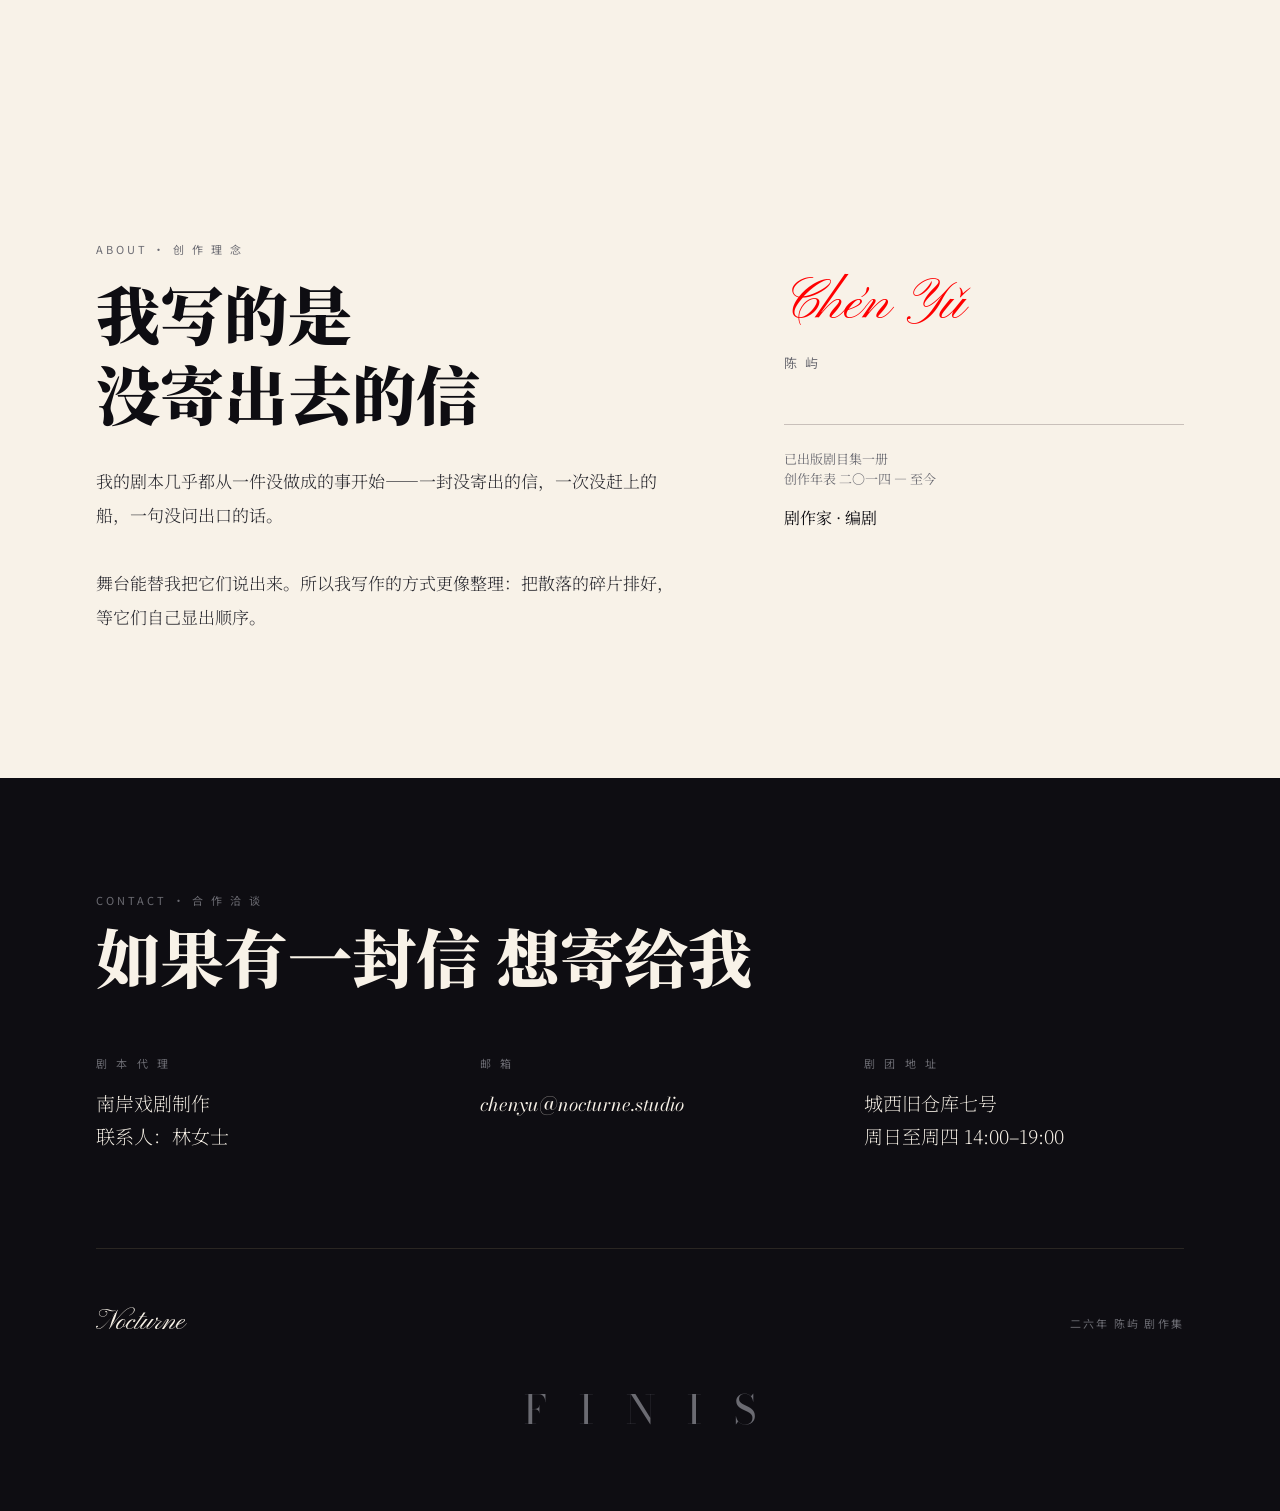
==== commit 5dd1f19d: "feat: 复刻级真 3D 场景上线（第三轮返工） 按参考视频逐帧复刻，把展演屏从静态 SVG 换成真 WebGL 场景。  核心改动 - hatch.js 重写：新增 createEngravedM" ====
--- a/index.html
+++ b/index.html
@@ -4,10 +4,11 @@
 <meta charset="UTF-8">
 <meta name="viewport" content="width=device-width, initial-scale=1.0">
 <title>长夜行 · 陈屿剧作集</title>
+<link rel="icon" href="favicon.svg" type="image/svg+xml">
+<meta name="description" content="陈屿剧作集 · 音乐剧与歌剧剧本线上展演站。">
 <link rel="preconnect" href="https://fonts.googleapis.com">
 <link rel="preconnect" href="https://fonts.gstatic.com" crossorigin>
 <link href="https://fonts.googleapis.com/css2?family=Noto+Serif+SC:wght@200;300;400;700;900&family=Noto+Sans+SC:wght@300;400;500&family=Bodoni+Moda:ital,opsz,wght@0,6..96,400;0,6..96,700;1,6..96,400&family=Pinyon+Script&display=swap" rel="stylesheet">
-<link rel="icon" href="favicon.svg" type="image/svg+xml">
 <link rel="stylesheet" href="assets/nocturne/css/tokens.css">
 <style>
 /* ============================================================
@@ -78,19 +79,31 @@
 .hero-nav {
   display: flex; align-items: center; justify-content: space-between;
 }
-.hero-brand { display: flex; align-items: baseline; gap: var(--s-5); }
 .hero-logo {
   font-family: var(--f-script); font-size: 34px; line-height: 1;
   letter-spacing: 1px; margin: 0;
 }
+/* 视频中的顶栏 logo：手写体轮廓 + 右上白底标签条 */
+.hero-mark {
+  display: flex; align-items: center; gap: var(--s-4);
+}
+.hero-mark img { display: block; height: 42px; width: auto; }
+.hero-tagbar {
+  position: absolute; top: 28px; right: var(--pad-page);
+  display: flex; align-items: center; gap: var(--s-5);
+  background: var(--c-paper);
+  padding: 9px 18px;
+  z-index: 20;
+}
+.hero-tagbar a {
+  font-family: var(--f-label); font-size: 11px;
+  letter-spacing: var(--ls-label); color: var(--c-ink);
+  text-decoration: none; white-space: nowrap;
+  transition: opacity var(--d-fast) var(--e-soft);
+}
+.hero-tagbar a:hover { opacity: .6; }
+.hero-tagbar .sep { color: var(--c-red); font-size: 11px; letter-spacing: 0; }
 .hero-nav ul { display: flex; gap: var(--s-6); list-style: none; margin: 0; padding: 0; }
-.hero-back { margin: 0 0 0 var(--s-6); }
-.hero-back a {
-  font-family: var(--f-label); font-size: 11px;
-  letter-spacing: var(--ls-label); color: #E8C9C9;
-  text-decoration: none; white-space: nowrap;
-}
-.hero-back a:hover { color: #E0D9D6; }
 .hero-nav a {
   color: inherit; text-decoration: none;
   font-family: var(--f-label); font-size: var(--t-label);
@@ -146,40 +159,6 @@
   transition: transform var(--d-slow) var(--e-out);
 }
 
-/* 3D 罐体组：CSS 3D 拼装的刻线罐，滚动驱动旋转
-   几何经验证：面片先 rotateY 再 translateZ 推到半径；端盖用绝对定位
-   椭圆，不参与 3D 变换（参与则与 transform-origin 冲突而脱离管体）。 */
-.vessels {
-  position: absolute; z-index: 4; right: -26px; bottom: -54px;
-  display: flex; align-items: flex-end; gap: 22px;
-}
-.vessel { position: relative; width: 52px; height: 140px; }
-.vessel-3d {
-  position: absolute; inset: 0;
-  transform-style: preserve-3d;
-  transform: rotateX(-8deg) rotateY(var(--spin, 0deg));
-  transition: transform 80ms linear;
-}
-.vessel-face {
-  position: absolute; top: 0; backface-visibility: hidden;
-  border-right: 1px solid rgba(0,0,0,.20);
-  background:
-    repeating-linear-gradient(180deg,
-      rgba(0,0,0,.30) 0 1px, rgba(0,0,0,.10) 1px 2px, rgba(0,0,0,0) 2px 7px),
-    var(--vessel-color);
-}
-.vessel-cap {
-  position: absolute; left: 50%;
-  width: 48px; height: 26px; margin-left: -24px;
-  border-radius: 50%; border: 1px solid rgba(0,0,0,.26);
-  background:
-    repeating-radial-gradient(circle at 50% 50%,
-      rgba(0,0,0,.14) 0 1px, rgba(0,0,0,0) 1px 5px),
-    var(--vessel-color);
-}
-.vessel-cap.top { top: -13px; }
-.vessel-cap.bot { bottom: -13px; }
-
 /* ============================================================
    01b 3D 展演屏 — 真 WebGL 场景 + 手绘排线
    ============================================================ */
@@ -190,40 +169,54 @@
 }
 .showcase-canvas {
   position: absolute; inset: 0; width: 100%; height: 100%;
-  display: block; z-index: 1;
-}
+  display: block; z-index: 2;
+  opacity: 0; transition: opacity var(--d-mid) var(--e-soft);
+}
+/* 3D 就绪后 canvas 覆盖静态兜底图 */
+.showcase.is-3d .showcase-canvas { opacity: 1; }
+/* 复刻场景（降级兜底）：红幕剧场 / 黑色频谱 */
+.showcase-stage {
+  position: absolute; inset: 0; z-index: 1;
+  display: grid; place-items: center;
+}
+.showcase-stage img {
+  width: 100%; height: 100%; object-fit: cover; display: block;
+}
+.showcase-stage.spectrum img { object-fit: cover; filter: contrast(1.05); }
 .showcase-head {
-  position: absolute; z-index: 5; top: 0; left: 0; right: 0;
-  max-width: var(--w-page); width: 100%; margin: 0 auto;
-  padding: var(--s-9) var(--pad-page) 0;
-  display: flex; justify-content: space-between; align-items: flex-start;
-  pointer-events: none;
-}
-.showcase-title {
-  font-family: var(--f-display); font-weight: 900;
-  font-size: clamp(44px, 5.4vw, 76px); line-height: 1.02;
-  letter-spacing: var(--ls-display); margin: 0;
-}
-.showcase-kicker {
-  font-family: var(--f-label); font-size: var(--t-label);
-  letter-spacing: var(--ls-label); color: var(--c-ink-mute);
-  margin: 0 0 var(--s-4);
-}
-.showcase-note {
-  font-family: var(--f-label); font-size: var(--t-caption);
-  letter-spacing: .1em; color: var(--c-ink-mute);
-  margin: 0; text-align: right; max-width: 260px; line-height: 1.7;
-}
-.showcase-cap {
   position: absolute; z-index: 5; bottom: 0; left: 0; right: 0;
   max-width: var(--w-page); width: 100%; margin: 0 auto;
   padding: 0 var(--pad-page) var(--s-7);
   display: flex; justify-content: space-between; align-items: flex-end;
   pointer-events: none;
 }
+.showcase-title {
+  font-family: var(--f-display); font-weight: 900;
+  font-size: clamp(40px, 4.6vw, 66px); line-height: 1.02;
+  letter-spacing: var(--ls-display); margin: 0;
+  color: var(--c-ink);
+}
+.showcase-kicker {
+  font-family: var(--f-label); font-size: var(--t-label);
+  letter-spacing: var(--ls-label); color: var(--c-ink);
+  margin: 0 0 var(--s-4);
+}
+.showcase-note {
+  font-family: var(--f-label); font-size: var(--t-caption);
+  letter-spacing: .1em; color: var(--c-ink-soft);
+  margin: 0; text-align: right; max-width: 260px; line-height: 1.7;
+}
+.showcase-cap {
+  position: absolute; z-index: 5; top: 0; left: 0; right: 0;
+  max-width: var(--w-page); width: 100%; margin: 0 auto;
+  padding: var(--s-6) var(--pad-page) 0;
+  display: flex; justify-content: space-between; align-items: center;
+  pointer-events: none;
+  mix-blend-mode: difference;
+}
 .showcase-cap p {
   font-family: var(--f-label); font-size: var(--t-label);
-  letter-spacing: var(--ls-label); color: var(--c-ink-mute); margin: 0;
+  letter-spacing: var(--ls-label); color: var(--c-ink-soft); margin: 0;
 }
 .showcase-swap {
   position: absolute; z-index: 4; right: var(--pad-page); top: 50%;
@@ -232,13 +225,13 @@
 }
 .swap-btn {
   width: 34px; height: 34px; padding: 0;
-  border: 1px solid var(--c-rule-dark); background: transparent;
-  color: var(--c-ink-mute); cursor: pointer;
+  border: 1px solid var(--c-ink); background: transparent;
+  color: var(--c-ink); cursor: pointer;
   font-family: var(--f-label); font-size: 11px; letter-spacing: 0;
   transition: all var(--d-fast) var(--e-soft);
 }
-.swap-btn:hover { border-color: var(--c-paper); color: var(--c-paper); }
-.swap-btn[aria-pressed="true"] { background: var(--c-paper); color: var(--c-ink); }
+.swap-btn:hover { background: var(--c-ink); color: var(--c-paper); }
+.swap-btn[aria-pressed="true"] { background: var(--c-ink); color: var(--c-paper); }
 
 /* ============================================================
    02 剧目陈列
@@ -445,10 +438,9 @@
 <header class="hero" id="top">
   <div class="hero-inner">
     <nav class="hero-nav">
-      <div class="hero-brand">
-        <p class="hero-logo">Nocturne</p>
-        <p class="hero-back"><a href="shanhe/">← 《山河摆渡人》</a></p>
-      </div>
+        <div class="hero-mark">
+          <img src="assets/nocturne/svg/ui-logo.svg" alt="Nocturne">
+        </div>
       <ul>
         <li><a href="#works">剧目</a></li>
         <li><a href="#script">演出</a></li>
@@ -457,6 +449,14 @@
       </ul>
     </nav>
 
+    <div class="hero-tagbar">
+      <a href="#works">EXPERIENCE</a>
+      <span class="sep">/</span>
+      <a href="#about">ABOUT</a>
+      <span class="sep">/</span>
+      <a href="#contact">COLLECTION</a>
+    </div>
+
     <div class="hero-body">
       <div class="hero-left">
         <p class="hero-kicker">剧 作 家 · 作 品 集</p>
@@ -468,7 +468,7 @@
 
       <div class="stage" aria-hidden="true">
         <div class="stage-ring"></div>
-        <img class="stage-portrait" src="assets/nocturne/svg/portrait.svg" alt="">
+        <img class="stage-portrait" src="assets/nocturne/svg/scene-figure.svg" alt="">
       </div>
     </div>
 
@@ -478,23 +478,27 @@
 
 <!-- ============ 01b 3D 展演屏 ============ -->
 <section class="showcase" id="showcase">
+  <!-- 真 3D 场景（WebGL）。JS 不可用或 WebGL 缺失时，下方 SVG 兜底图自动显露 -->
   <canvas class="showcase-canvas" id="gl-canvas" width="1440" height="900"></canvas>
+  <div class="showcase-stage" id="showcase-stage">
+    <img id="showcase-img" src="assets/nocturne/svg/scene-stage.svg" alt="红幕剧场：正红幕布、三只彩瓶、白色圆钮">
+  </div>
 
   <div class="showcase-head">
     <div>
-      <p class="showcase-kicker">REAL TIME · 舞 台 效 果</p>
-      <h2 class="showcase-title">真实 3D<br>手绘排线</h2>
-    </div>
-    <p class="showcase-note">真 WebGL 几何体与手绘刻线<br>在同一透视空间中叠加</p>
+      <p class="showcase-kicker">SCENE · 舞 台 效 果</p>
+      <h2 class="showcase-title">正红幕布<br>细密排线</h2>
+    </div>
+      <p class="showcase-note">色值由参考视频逐帧像素采样<br>排线为 1px 级细密刻线</p>
   </div>
 
   <div class="showcase-swap">
-    <button class="swap-btn" id="swap-bottles" aria-pressed="true" title="瓶阵场景">A</button>
-    <button class="swap-btn" id="swap-portal" aria-pressed="false" title="画框场景">B</button>
+    <button class="swap-btn" id="swap-bottles" aria-pressed="true" title="红幕剧场">A</button>
+    <button class="swap-btn" id="swap-portal" aria-pressed="false" title="黑色频谱">B</button>
   </div>
 
   <div class="showcase-cap">
-    <p>THE BOTTLES — 三幕道具</p>
+    <p id="showcase-cap-title">THE BOTTLES — 三幕道具</p>
     <p>WEBGL · HAND-HATCHED</p>
   </div>
 </section>
@@ -674,130 +678,125 @@
   </div>
 </footer>
 
-<script type="module">
-import { createBottlesScene, createPortalScene } from './assets/nocturne/js/scenes.js';
-
-/* ============================================================
-   3D 展演屏：真 WebGL 场景 + 手绘排线着色器
+<script>
+/* ============================================================
+   舞台场景切换：A 红幕剧场 / B 黑色频谱
+   —— 优先走真 WebGL 3D；模块加载失败或 WebGL 不可用时退回复刻 SVG
    ============================================================ */
 (function initShowcase() {
-  var canvas = document.getElementById('gl-canvas');
-  if (!canvas) return;
-
-  var current = null, mode = 'bottles';
-
+  var section = document.getElementById('showcase');
+  if (!section) return;
+  var stage   = document.getElementById('showcase-stage');
+  var img     = document.getElementById('showcase-img');
+  var cap     = document.getElementById('showcase-cap-title');
+  var bA      = document.getElementById('swap-bottles');
+  var bB      = document.getElementById('swap-portal');
+
+  var SCENES = {
+    bottles: {
+      svg: 'assets/nocturne/svg/scene-stage.svg',
+      cls: '',
+      cap: 'THE BOTTLES — 三幕道具'
+    },
+    portal: {
+      svg: 'assets/nocturne/svg/scene-spectrum.svg',
+      cls: 'spectrum',
+      cap: 'THE SPECTRUM — 频谱波形'
+    }
+  };
+
+  var current = 'bottles';
+  var webgl  = null;      // {dispose}  当前 3D 场景实例
+  var ready  = false;     // 3D 模块是否就绪
+
+  function showSVG(which) {
+    var sc = SCENES[which];
+    if (!sc || !img) return;
+    img.src = sc.svg;
+    stage.className = 'showcase-stage ' + sc.cls;
+  }
+
+  function setCap(which) {
+    var sc = SCENES[which];
+    if (sc && cap) cap.textContent = sc.cap;
+  }
+
+  function markPressed(which) {
+    if (bA) bA.setAttribute('aria-pressed', String(which === 'bottles'));
+    if (bB) bB.setAttribute('aria-pressed', String(which === 'portal'));
+  }
+
+  /* ---- 切到指定场景：3D 就绪走 3D，否则走 SVG ---- */
   function boot(which) {
-    if (current) { current.dispose(); current = null; }
-    // 每次重建都换一个全新的 canvas 元素：
-    // 旧 renderer 已占用 WebGL context，复用同一元素会导致渲染失效
-    var fresh = document.createElement('canvas');
-    fresh.id = 'gl-canvas';
-    fresh.className = canvas.className;
-    fresh.width = 1440;
-    fresh.height = 900;
-    canvas.parentNode.replaceChild(fresh, canvas);
-    canvas = fresh;
-
-    if (which === 'bottles') {
-      current = createBottlesScene(canvas);
+    current = which;
+    setCap(which);
+    markPressed(which);
+    if (ready && webgl && webgl.show) {
+      webgl.show(which);
+      section.classList.add('is-3d');
     } else {
-      current = createPortalScene(canvas);
-    }
-    var cap = document.querySelector('.showcase-cap p');
-    if (cap) {
-      cap.textContent = which === 'bottles'
-        ? 'THE BOTTLES — 三幕道具'
-        : 'THE PORTAL — 圆形画框';
+      showSVG(which);
+      section.classList.remove('is-3d');
     }
   }
 
-  var bBottles = document.getElementById('swap-bottles');
-  var bPortal  = document.getElementById('swap-portal');
-  if (bBottles) bBottles.addEventListener('click', function () {
-    mode = 'bottles'; boot(mode);
-    bBottles.setAttribute('aria-pressed', 'true');
-    bPortal.setAttribute('aria-pressed', 'false');
-  });
-  if (bPortal) bPortal.addEventListener('click', function () {
-    mode = 'portal'; boot(mode);
-    bPortal.setAttribute('aria-pressed', 'true');
-    bBottles.setAttribute('aria-pressed', 'false');
-  });
-
-  // 等布局稳定后再初始化，避免 canvas 尺寸为 0
-  function start() { boot(mode); }
-  if (document.readyState === 'complete') start();
-  else window.addEventListener('load', start);
+  if (bA) bA.addEventListener('click', function () { boot('bottles'); });
+  if (bB) bB.addEventListener('click', function () { boot('portal'); });
+
+  /* ---- 载入 3D 模块 ---- */
+  var canvas = document.getElementById('gl-canvas');
+  var reduced = window.matchMedia('(prefers-reduced-motion: reduce)').matches;
+
+  function fallback(err) {
+    ready = false;
+    section.classList.remove('is-3d');
+    showSVG(current);
+    if (window.console) console.warn('[NOCTURNE] WebGL 场景不可用，已退回静态复刻图：', err);
+  }
+
+  import('./assets/nocturne/js/scenes.js')
+    .then(function (mod) {
+      var active = null;
+      function mount(which) {
+        if (active) { active.dispose(); active = null; }
+        /* 重建场景必须换新 canvas 元素：
+           renderer.dispose() 不释放 WebGL context 占用，
+           复用同一 canvas 会导致像素全透明且无任何报错。 */
+        var fresh = document.createElement('canvas');
+        fresh.className = canvas.className;
+        fresh.id = canvas.id;
+        fresh.width = canvas.width;
+        fresh.height = canvas.height;
+        canvas.parentNode.replaceChild(fresh, canvas);
+        canvas = fresh;
+        active = (which === 'bottles')
+          ? mod.createStageScene(canvas, { reducedMotion: reduced })
+          : mod.createSpectrumScene(canvas, { reducedMotion: reduced });
+      }
+      ready = true;
+      webgl = {
+        show: function (which) {
+          mount(which);
+        }
+      };
+      mount(current);
+      section.classList.add('is-3d');
+    })
+    .catch(fallback);
 })();
 </script>
 
 <script>
 /* ============================================================
-   3D 罐体组：16 面刻线罐 × 3，CSS 3D 拼装
-   几何要点：面片先 rotateY 再 translateZ 推到半径；端盖用绝对定位
-   椭圆，不参与 3D 变换（参与则与 transform-origin 冲突而脱离管体）。
-   ============================================================ */
-(function buildVessels() {
-  var host = document.getElementById('vessels');
-  if (!host) return;
-
-  var SPEC = [
-    { color: '#1F4E6B', h: 132, spin: 24 },   /* 深蓝 */
-    { color: '#6B7A3A', h: 108, spin: -16 },  /* 橄榄 */
-    { color: '#C2892C', h: 144, spin: 8 }     /* 赭石 */
-  ];
-  var FACES = 16, R = 24;
-  var chord = 2 * R * Math.sin(Math.PI / FACES);
-
-  SPEC.forEach(function (spec) {
-    var wrap = document.createElement('div');
-    wrap.className = 'vessel';
-    wrap.style.height = spec.h + 'px';
-
-    var cyl = document.createElement('div');
-    cyl.className = 'vessel-3d';
-    cyl.style.setProperty('--spin', spec.spin + 'deg');
-
-    for (var i = 0; i < FACES; i++) {
-      var f = document.createElement('div');
-      f.className = 'vessel-face';
-      f.style.width = (chord * 1.06).toFixed(1) + 'px';
-      f.style.height = spec.h + 'px';
-      f.style.marginLeft = (-chord * 1.06 / 2).toFixed(1) + 'px';
-      f.style.setProperty('--vessel-color', spec.color);
-      f.style.transform = 'rotateY(' + (i * (360 / FACES)).toFixed(2) + 'deg) translateZ(' + R + 'px)';
-      /* 每面明暗：余弦分布模拟圆柱受光 */
-      var light = 0.5 + 0.5 * Math.cos((i * (360 / FACES) - 40) * Math.PI / 180);
-      f.style.filter = 'brightness(' + (0.58 + light * 0.58).toFixed(3) + ')';
-      cyl.appendChild(f);
-    }
-
-    wrap.appendChild(cyl);
-
-    var capT = document.createElement('div');
-    capT.className = 'vessel-cap top';
-    capT.style.setProperty('--vessel-color', spec.color);
-    wrap.appendChild(capT);
-
-    var capB = document.createElement('div');
-    capB.className = 'vessel-cap bot';
-    capB.style.setProperty('--vessel-color', spec.color);
-    wrap.appendChild(capB);
-
-    host.appendChild(wrap);
-  });
-
-  /* 滚动驱动：罐体自转 + 人物剪影轻微位移 */
+   滚动驱动：主视觉人物剪影随滚动上移并微缩
+   ============================================================ */
+(function scrollPortrait() {
+  var portrait = document.querySelector('.stage-portrait');
+  if (!portrait) return;
   var ticking = false;
   function update() {
     var y = window.scrollY;
-    host.querySelectorAll('.vessel-3d').forEach(function (el, idx) {
-      var base = [24, -16, 8][idx];
-      el.style.setProperty('--spin', (base + y * 0.45) + 'deg');
-    });
-
-    var portrait = document.querySelector('.stage-portrait');
-    if (portrait && y < window.innerHeight * 1.2) {
+    if (y < window.innerHeight * 1.2) {
       var t = Math.min(y / (window.innerHeight * 0.9), 1);
       portrait.style.transform = 'translateY(' + (-t * 36).toFixed(1) + 'px) scale(' + (1 - t * 0.05).toFixed(4) + ')';
     }
--- a/assets/nocturne/css/tokens.css
+++ b/assets/nocturne/css/tokens.css
@@ -1,28 +1,42 @@
 /* ============================================================
-   NOCTURNE — 剧目展演站 设计 token
-   视觉基底：铜版画蚀刻 + 幕布正红
-   本文件是 Ardot 设计稿 / 可运行原型 / 规范文档的唯一真源
+   NOCTURNE — 剧作集 设计 token
+   视觉基底：正红幕布 × 极细密铜版画排线 × 手绘平面插画
+   —— 全部色值由参考视频逐帧像素采样得出，非目测估计
+   本文件是 Ardot 画布 / 可运行原型 / 规范文档的唯一真源
    ============================================================ */
 
 :root {
-  /* ---------- 色彩 ---------- */
-  --c-curtain:      #B00000;   /* 幕布正红 — 品牌主色，样片实测采样值 */
-  --c-curtain-deep: #7C0000;   /* 深红 — 排线阴影 / 渐层暗部 */
-  --c-curtain-lift: #C81E1E;   /* 亮红 — 高光与强调 */
-  --c-paper:        #E0D9D6;   /* 米白 — 反白文字与卡片底 */
-  --c-paper-warm:   #EFE9E5;   /* 浅米白 — 交替区块底 */
-  --c-ink:          #08080A;   /* 墨黑 — 正文与深色区块 */
-  --c-ink-soft:     #3A342E;   /* 暖灰 — 次级文字 */
-  --c-ink-mute:     #6B635C;   /* 灰褐 — 辅助信息 */
-  --c-rule:         #C9C0BA;   /* 分隔线（纸面上） */
-  --c-rule-dark:    #5E1818;   /* 分隔线（红面上） */
+  /* ---------- 核心三色（实测） ---------- */
+  --c-red:       #FF0000;   /* 幕布正红 —— 视频主色，峰值采样 */
+  --c-red-deep:  #BF0002;   /* 幕布暗部（受光衰减后的实测值） */
+  --c-red-lift:  #FF2A2A;   /* 高光红 */
+  --c-paper:     #F8F2E8;   /* 米白（宣纸） */
+  --c-paper-pure:#FFFFFF;   /* 纯白（瓶盖、台座高光） */
+  --c-ink:       #0E0D12;   /* 墨黑（近黑带蓝） */
+
+  /* ---------- 三原色瓶（实测） ---------- */
+  --c-bottle-blue:   #4FB6F9;
+  --c-bottle-green:  #91EA82;
+  --c-bottle-yellow: #FDDE1F;
+
+  /* ---------- 兼容别名（供页面使用） ---------- */
+  --c-curtain:      var(--c-red);
+  --c-curtain-deep: var(--c-red-deep);
+  --c-curtain-lift: var(--c-red-lift);
+
+  /* ---------- 次级 ---------- */
+  --c-paper-dim:  #E4D7D3;   /* 米白暗部 */
+  --c-ink-soft:   #2A2A30;   /* 深灰 */
+  --c-ink-mute:   #6B6B72;   /* 中灰 */
+  --c-rule:       #C9C0BA;   /* 纸面分隔线 */
+  --c-rule-dark:  #7A1414;   /* 红面分隔线 */
 
   /* ---------- 字体 ---------- */
-  --f-display: "Noto Serif SC", "Songti SC", serif;  /* 蚀刻巨标题 */
-  --f-latin:   "Bodoni Moda", "Didot", serif;        /* 拉丁 Didone */
-  --f-script:  "Pinyon Script", "Snell Roundhand", cursive; /* 手写签名 */
-  --f-body:    "Noto Serif SC", serif;               /* 正文 */
-  --f-label:   "Noto Sans SC", "Inter", sans-serif;  /* 导航 / 标签 / 数据 */
+  --f-display: "Noto Serif SC", "Songti SC", serif;   /* 巨标题 */
+  --f-latin:   "Bodoni Moda", "Didot", serif;         /* 拉丁 Didone */
+  --f-script:  "Pinyon Script", "Snell Roundhand", cursive; /* 手写 logo */
+  --f-body:    "Noto Serif SC", serif;
+  --f-label:   "Noto Sans SC", "Inter", sans-serif;
 
   /* ---------- 字号阶 ---------- */
   --t-hero:      176px;  --lh-hero:      0.94;
@@ -38,68 +52,76 @@
   /* ---------- 字距 ---------- */
   --ls-hero:    -0.02em;
   --ls-display:  0.00em;
-  --ls-label:    0.28em;   /* 导航与标签：大字距 */
+  --ls-label:    0.28em;
   --ls-caps:     0.16em;
 
   /* ---------- 间距阶（4 的倍数） ---------- */
-  --s-1:   4px;
-  --s-2:   8px;
-  --s-3:  12px;
-  --s-4:  16px;
-  --s-5:  24px;
-  --s-6:  32px;
-  --s-7:  48px;
-  --s-8:  64px;
-  --s-9:  96px;
-  --s-10: 128px;
-  --s-11: 160px;
+  --s-1:   4px;   --s-2:   8px;   --s-3:  12px;
+  --s-4:  16px;   --s-5:  24px;   --s-6:  32px;
+  --s-7:  48px;   --s-8:  64px;   --s-9:  96px;
+  --s-10: 128px;  --s-11: 160px;
 
   /* ---------- 圆角 ---------- */
-  --r-none: 0px;      /* 全站统一直角：古典戏单语汇 */
-  --r-1:    2px;      /* 仅用于 1px 描边块的微圆 */
+  --r-none: 0px;      /* 全站直角 */
+  --r-1:    2px;
 
   /* ---------- 描边 ---------- */
-  --w-hair: 0.5px;    /* 蚀刻细线 */
-  --w-thin: 1px;      /* 分隔线 */
-  --w-med:  1.5px;    /* 线稿主轮廓 */
-  --w-thick: 2.5px;   /* 强调轮廓 */
+  --w-hair: 0.5px;
+  --w-thin: 1px;
+  --w-med:  1.5px;
+  --w-thick: 2.5px;
 
   /* ---------- 版心 ---------- */
   --w-page: 1440px;
   --pad-page: 96px;
-  --w-measure: 640px;   /* 正文可读行宽 */
+  --w-measure: 640px;
 
   /* ---------- 动效 ---------- */
-  --e-out: cubic-bezier(0.16, 1, 0.3, 1);      /* 强出场 */
-  --e-soft: cubic-bezier(0.4, 0, 0.2, 1);      /* 常规 */
+  --e-out: cubic-bezier(0.16, 1, 0.3, 1);
+  --e-soft: cubic-bezier(0.4, 0, 0.2, 1);
   --d-fast: 240ms;
   --d-mid:  520ms;
   --d-slow: 900ms;
 }
 
-/* 纸面模式：米白底 + 墨黑字（长文阅读区） */
-.on-paper {
-  --fg:        var(--c-ink);
-  --fg-soft:   var(--c-ink-soft);
-  --fg-mute:   var(--c-ink-mute);
-  --rule:      var(--c-rule);
-  --bg:        var(--c-paper);
+/* ============================================================
+   铜版画排线 —— 三种密度（视频实测：极细密，1px 级）
+   ============================================================ */
+:root {
+  /* 细密排线：用于大面积色块的表面纹理 */
+  --hatch-fine-gap:   3px;
+  --hatch-fine-w:     0.6px;
+  /* 中密排线：用于形体转折处 */
+  --hatch-mid-gap:    5px;
+  --hatch-mid-w:      0.9px;
+  /* 粗排线：用于轮廓与深阴影 */
+  --hatch-bold-gap:   8px;
+  --hatch-bold-w:     1.6px;
 }
 
-/* 红面模式：正红底 + 米白字（主视觉 / 强区块） */
-.on-curtain {
-  --fg:        var(--c-paper);
-  --fg-soft:   #E8C9C9;
-  --fg-mute:   #B98A8A;
-  --rule:      var(--c-rule-dark);
-  --bg:        var(--c-curtain);
+/* 纸面模式 */
+.on-paper {
+  --fg:      var(--c-ink);
+  --fg-soft: var(--c-ink-soft);
+  --fg-mute: var(--c-ink-mute);
+  --rule:    var(--c-rule);
+  --bg:      var(--c-paper);
 }
 
-/* 墨面模式：近黑底 + 米白字（数据区 / 尾声） */
+/* 红面模式 */
+.on-curtain {
+  --fg:      var(--c-paper);
+  --fg-soft: #F5C9C9;
+  --fg-mute: #E09A9A;
+  --rule:    var(--c-rule-dark);
+  --bg:      var(--c-red);
+}
+
+/* 墨面模式 */
 .on-ink {
-  --fg:        var(--c-paper);
-  --fg-soft:   #A8A29C;
-  --fg-mute:   #7A746E;
-  --rule:      #2A2622;
-  --bg:        var(--c-ink);
+  --fg:      var(--c-paper);
+  --fg-soft: #A8A29C;
+  --fg-mute: #7A746E;
+  --rule:    #2A2622;
+  --bg:      var(--c-ink);
 }
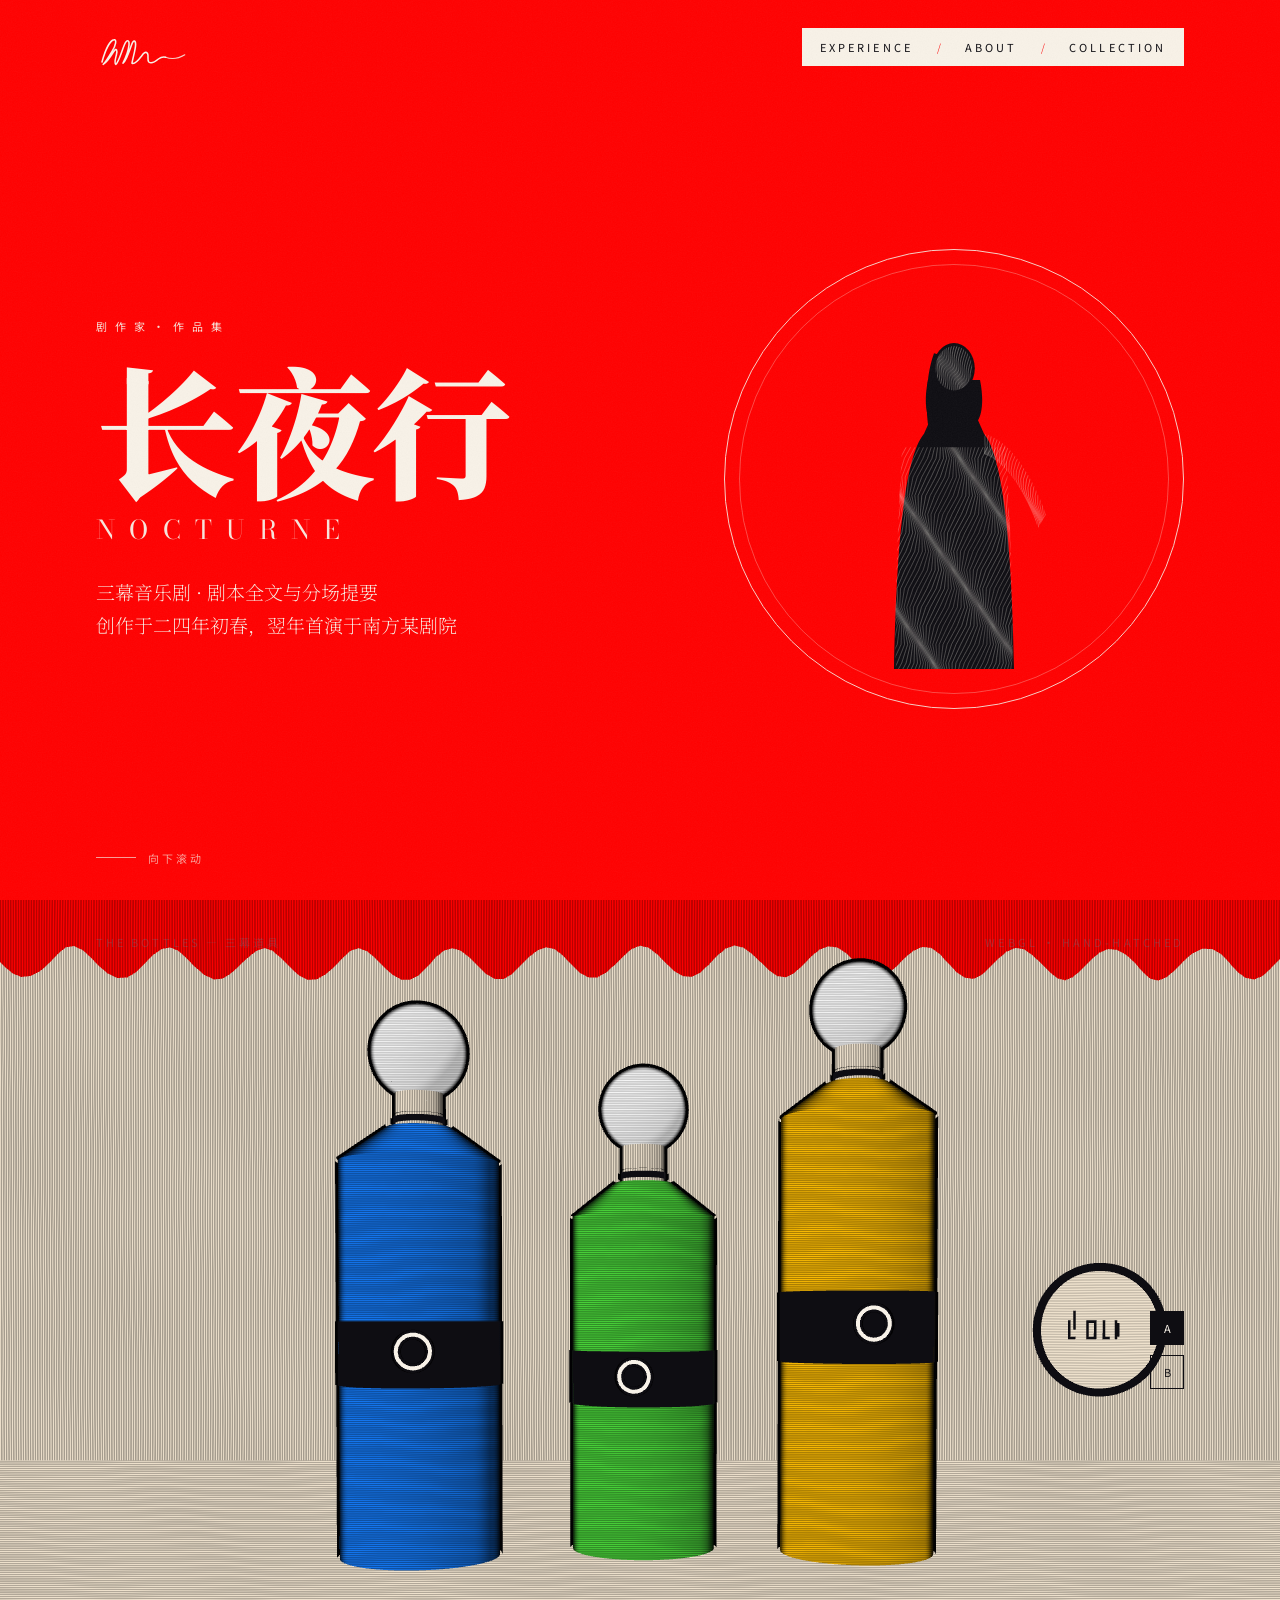
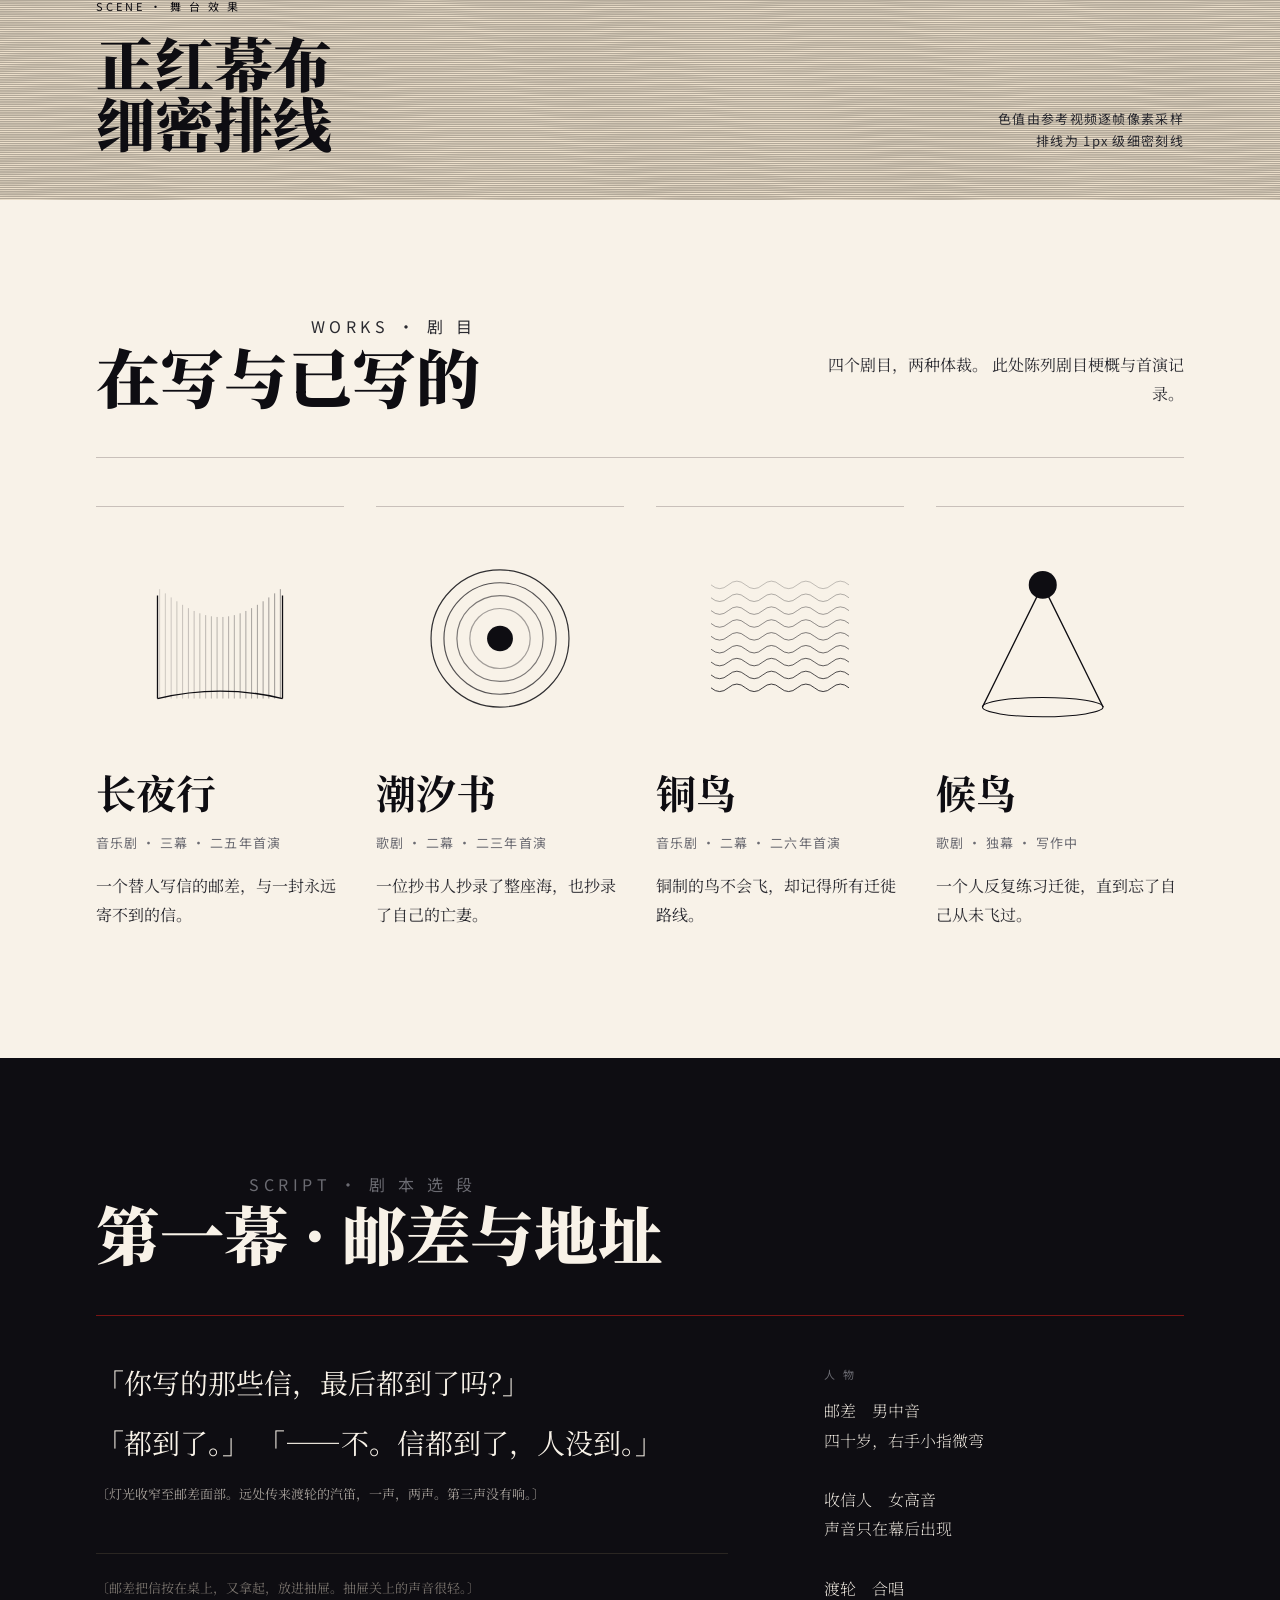
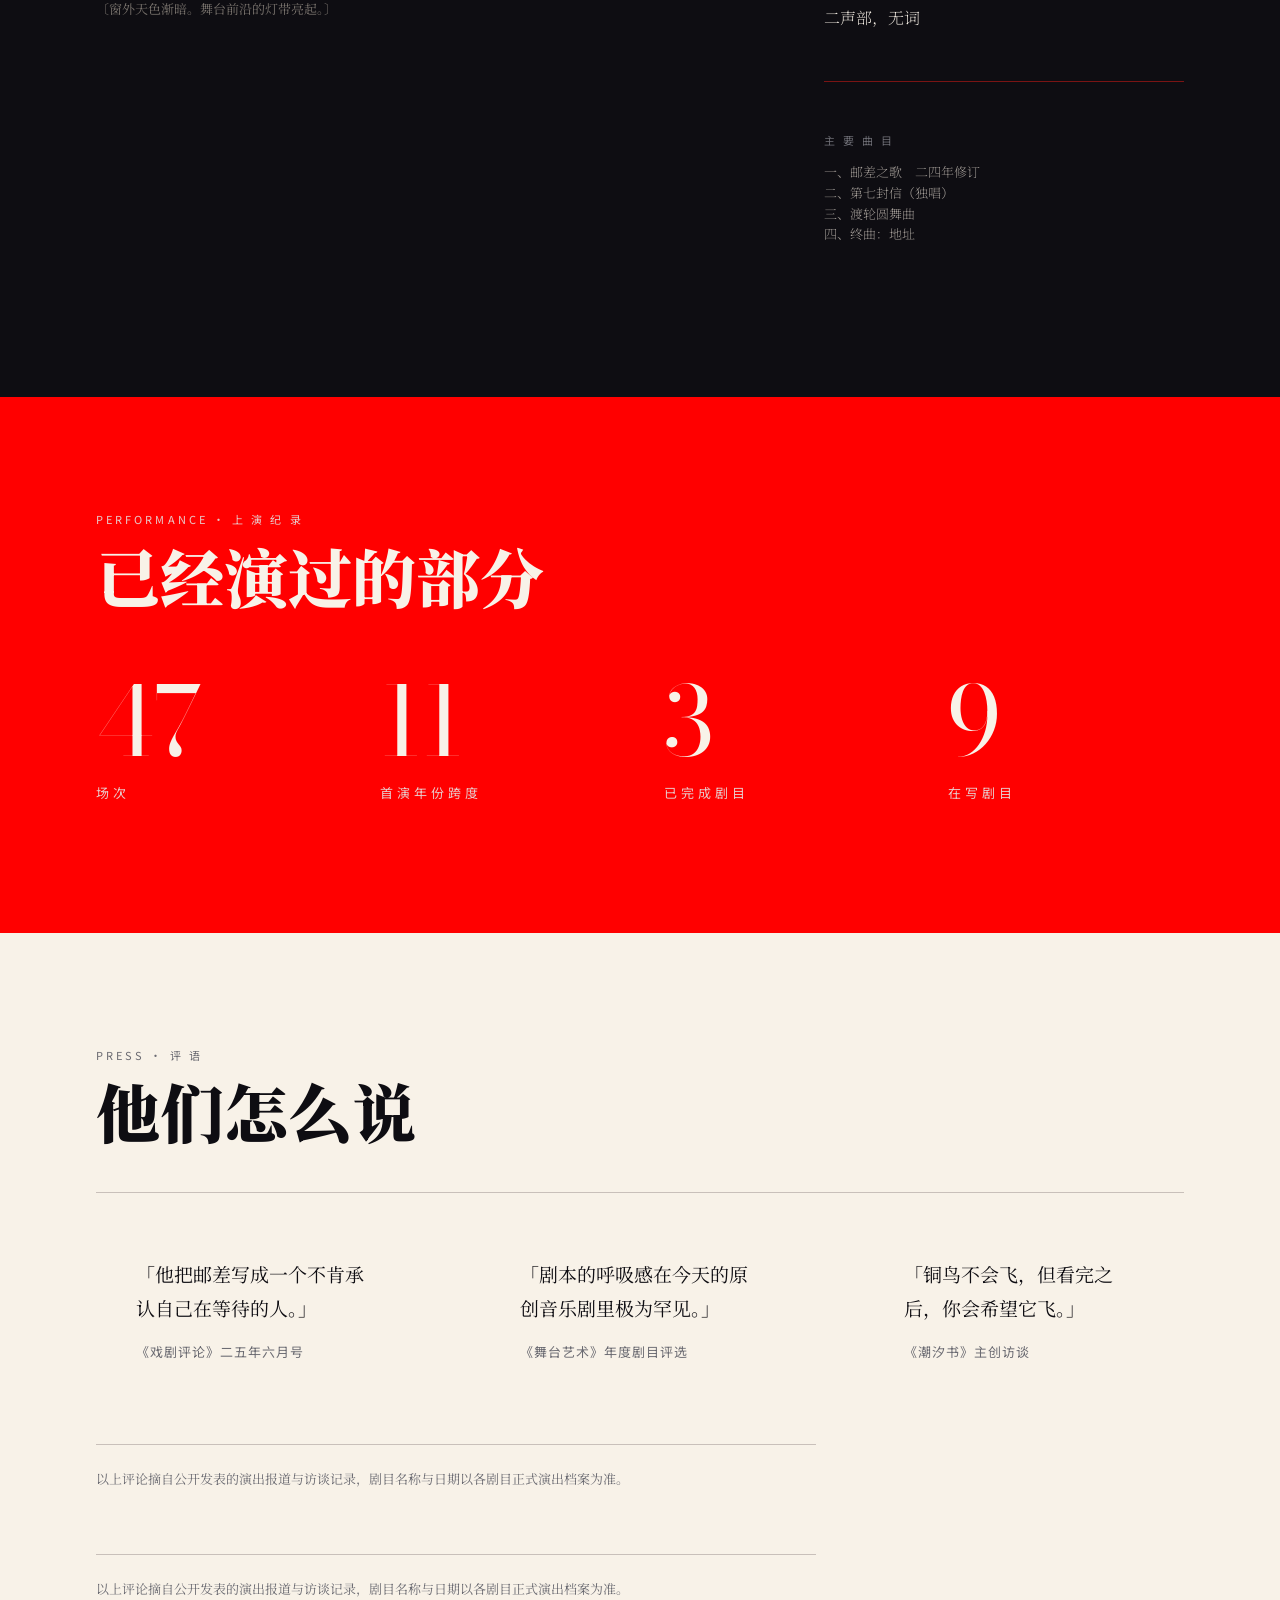
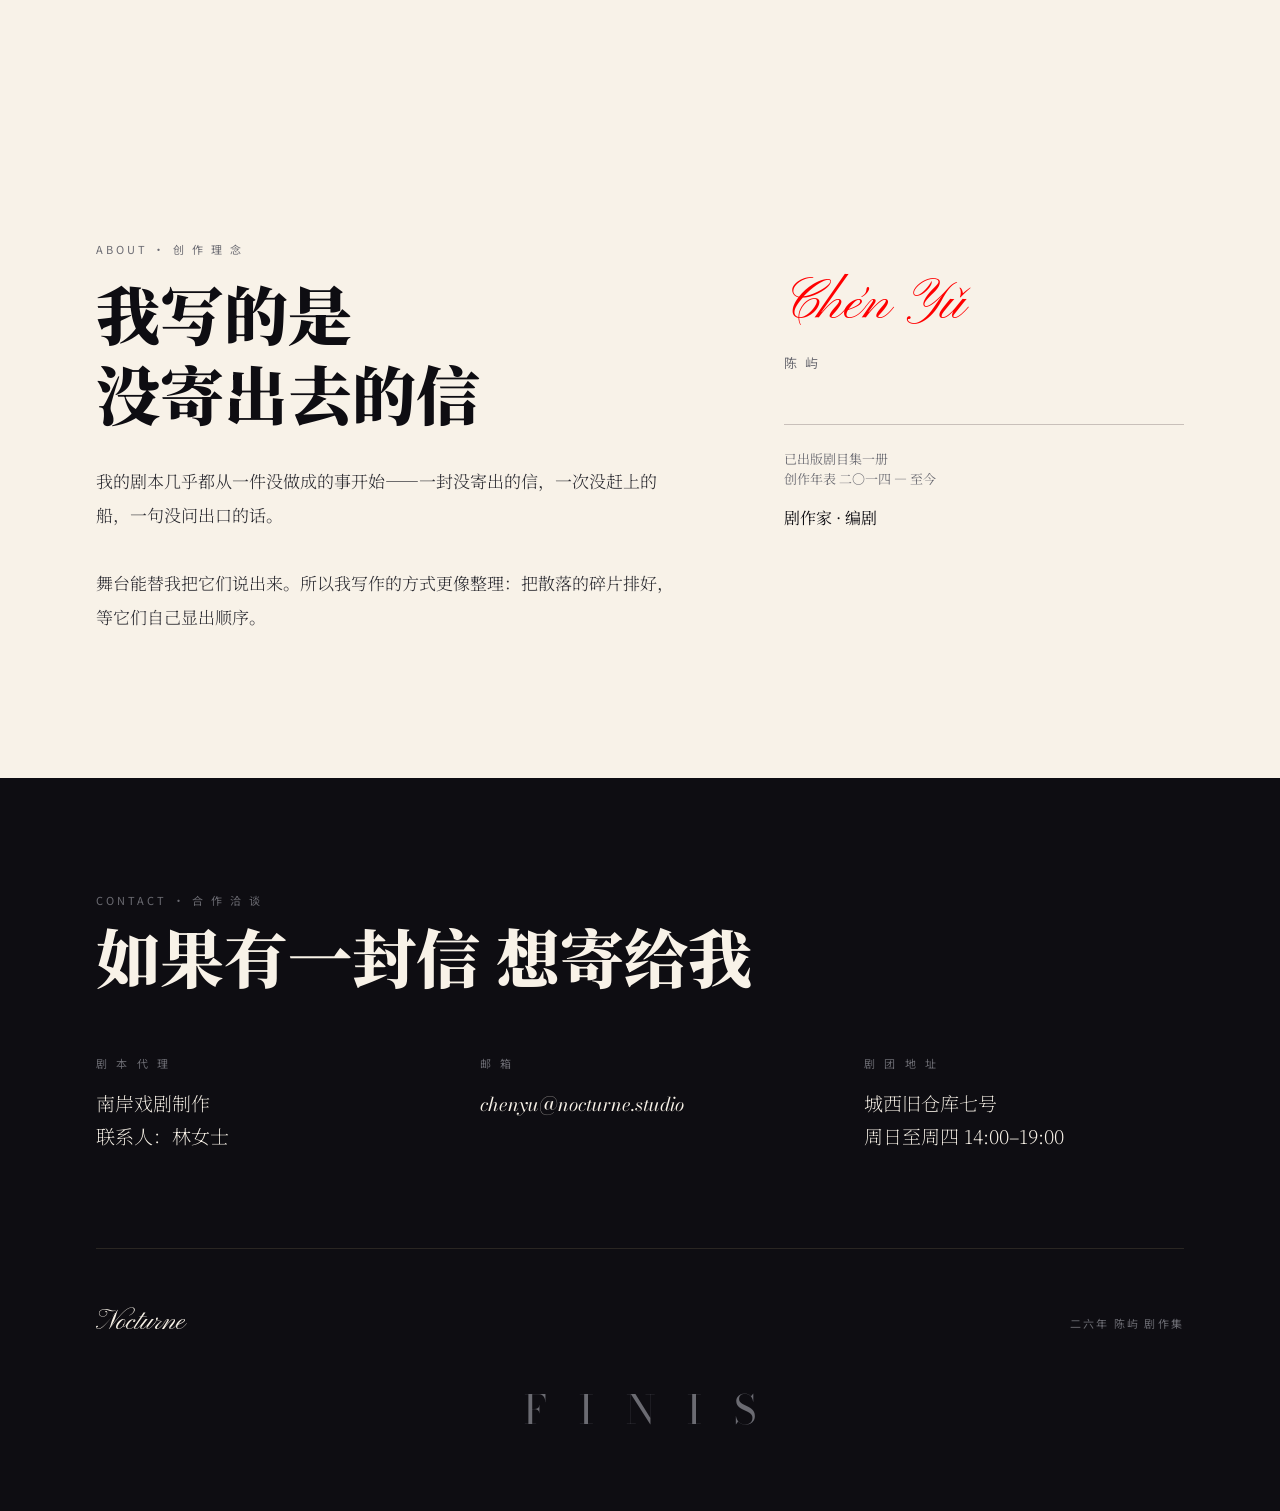
==== commit 9467305d: "fix(3D): 慢网下模块加载失败自动重试 + 消除空白屏 线上实测发现：three.module.js 约 1.3MB，GitHub Pages CDN 上 首次加载耗时约 5.6 秒。此时动态 " ====
--- a/index.html
+++ b/index.html
@@ -174,6 +174,9 @@
 }
 /* 3D 就绪后 canvas 覆盖静态兜底图 */
 .showcase.is-3d .showcase-canvas { opacity: 1; }
+/* 兜底图始终垫底：3D 加载慢时不会出现空白屏 */
+.showcase-stage { z-index: 1; }
+.showcase.is-3d .showcase-stage { opacity: 0; transition: opacity var(--d-mid) var(--e-soft); }
 /* 复刻场景（降级兜底）：红幕剧场 / 黑色频谱 */
 .showcase-stage {
   position: absolute; inset: 0; z-index: 1;
@@ -746,6 +749,8 @@
   /* ---- 载入 3D 模块 ---- */
   var canvas = document.getElementById('gl-canvas');
   var reduced = window.matchMedia('(prefers-reduced-motion: reduce)').matches;
+  var attempts = 0;
+  var MAX_ATTEMPTS = 3;
 
   function fallback(err) {
     ready = false;
@@ -754,35 +759,54 @@
     if (window.console) console.warn('[NOCTURNE] WebGL 场景不可用，已退回静态复刻图：', err);
   }
 
-  import('./assets/nocturne/js/scenes.js')
-    .then(function (mod) {
-      var active = null;
-      function mount(which) {
-        if (active) { active.dispose(); active = null; }
-        /* 重建场景必须换新 canvas 元素：
-           renderer.dispose() 不释放 WebGL context 占用，
-           复用同一 canvas 会导致像素全透明且无任何报错。 */
-        var fresh = document.createElement('canvas');
-        fresh.className = canvas.className;
-        fresh.id = canvas.id;
-        fresh.width = canvas.width;
-        fresh.height = canvas.height;
-        canvas.parentNode.replaceChild(fresh, canvas);
-        canvas = fresh;
-        active = (which === 'bottles')
-          ? mod.createStageScene(canvas, { reducedMotion: reduced })
-          : mod.createSpectrumScene(canvas, { reducedMotion: reduced });
-      }
-      ready = true;
-      webgl = {
-        show: function (which) {
-          mount(which);
+  function loadScenes() {
+    attempts += 1;
+    /* 动态 import 带时间戳，绕开 CDN 缓存的失败响应 */
+    var url = './assets/nocturne/js/scenes.js';
+    if (attempts > 1) url += '?retry=' + attempts;
+
+    import(/* webpackIgnore: true */ url)
+      .then(function (mod) {
+        var active = null;
+        function mount(which) {
+          if (active) { active.dispose(); active = null; }
+          /* 重建场景必须换新 canvas 元素：
+             renderer.dispose() 不释放 WebGL context 占用，
+             复用同一 canvas 会导致像素全透明且无任何报错。 */
+          var fresh = document.createElement('canvas');
+          fresh.className = canvas.className;
+          fresh.id = canvas.id;
+          fresh.width = canvas.width;
+          fresh.height = canvas.height;
+          canvas.parentNode.replaceChild(fresh, canvas);
+          canvas = fresh;
+          active = (which === 'bottles')
+            ? mod.createStageScene(canvas, { reducedMotion: reduced })
+            : mod.createSpectrumScene(canvas, { reducedMotion: reduced });
         }
-      };
-      mount(current);
-      section.classList.add('is-3d');
-    })
-    .catch(fallback);
+        ready = true;
+        webgl = {
+          show: function (which) {
+            mount(which);
+          }
+        };
+        mount(current);
+        section.classList.add('is-3d');
+      })
+      .catch(function (err) {
+        /* three.module.js 约 1.3MB，慢网下首取可能失败。
+           退避重试若干次；仍不成功则保持静态复刻图（观感一致，不影响使用）。 */
+        if (attempts < MAX_ATTEMPTS) {
+          var delay = 800 * attempts;
+          if (window.console) console.warn('[NOCTURNE] 3D 模块加载失败，' + delay + 'ms 后重试：', err);
+          setTimeout(loadScenes, delay);
+        } else {
+          fallback(err);
+        }
+      });
+  }
+
+  loadScenes();
 })();
 </script>
 
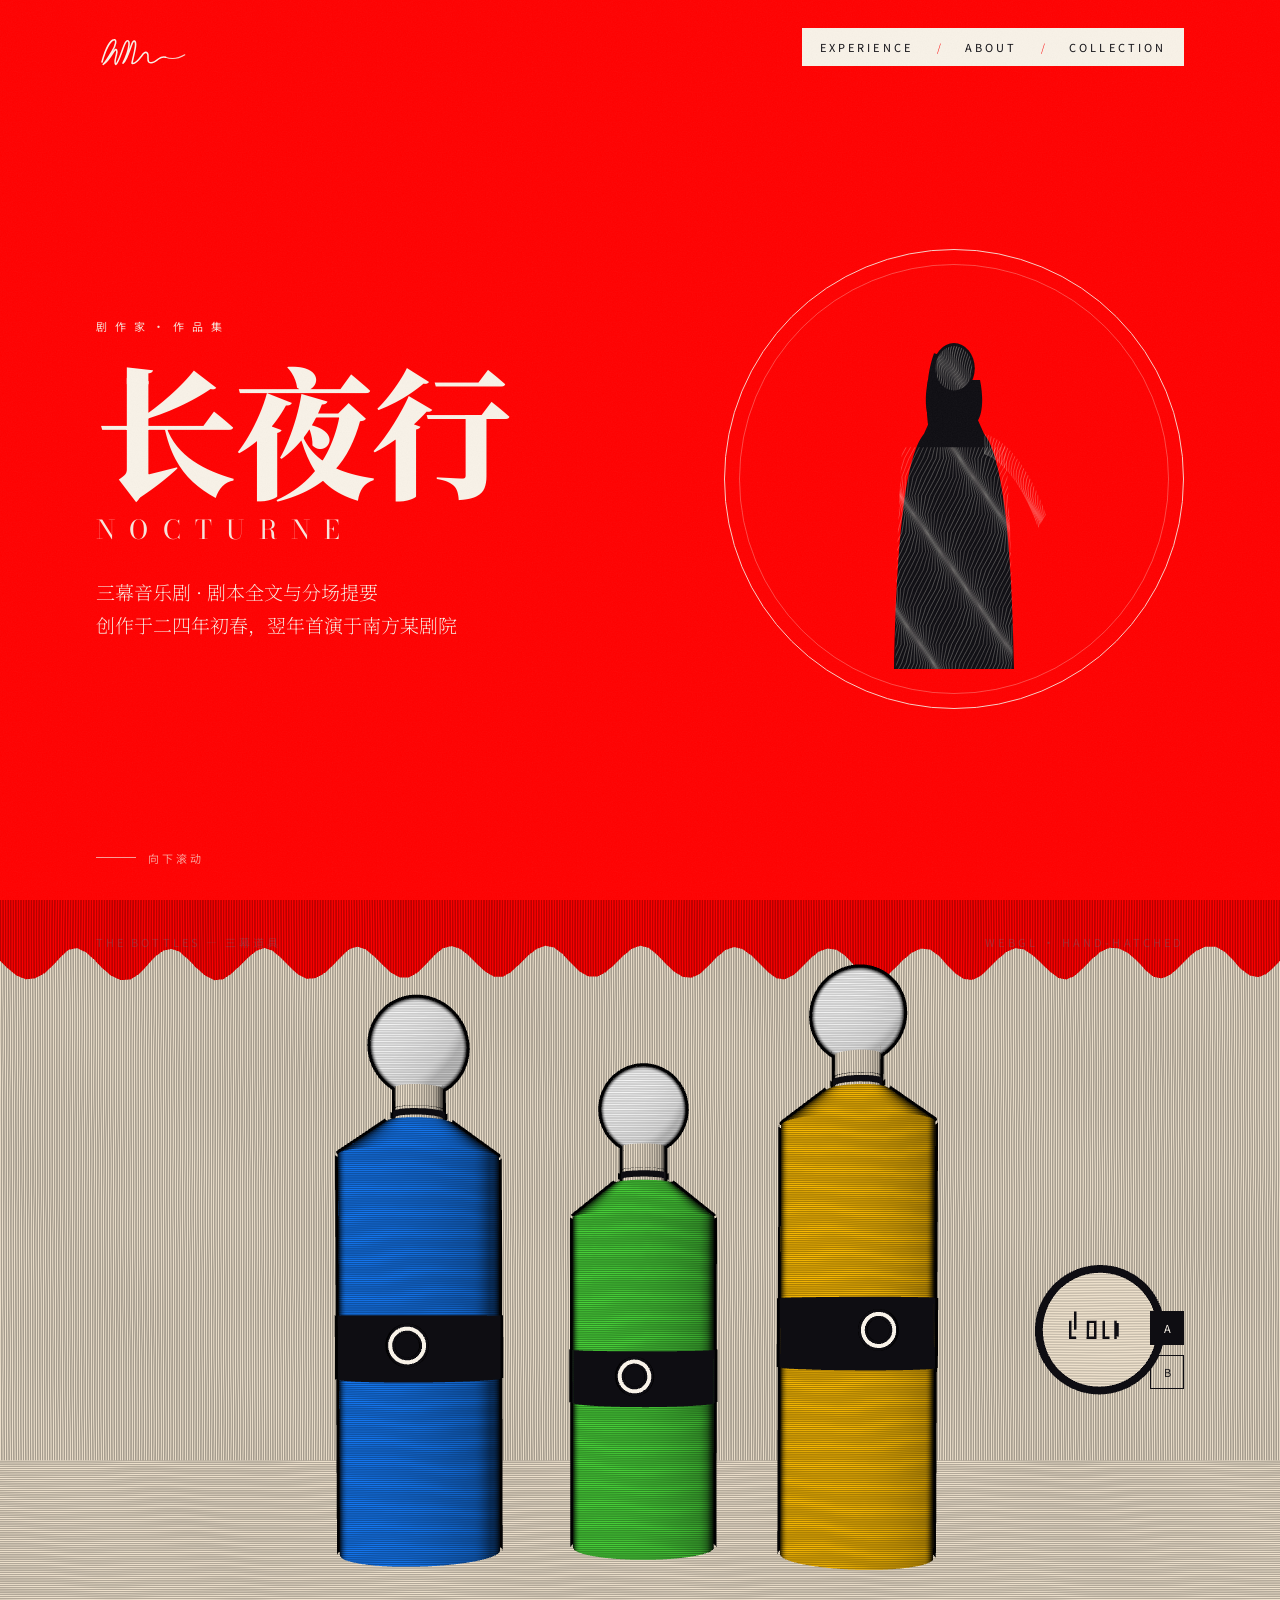
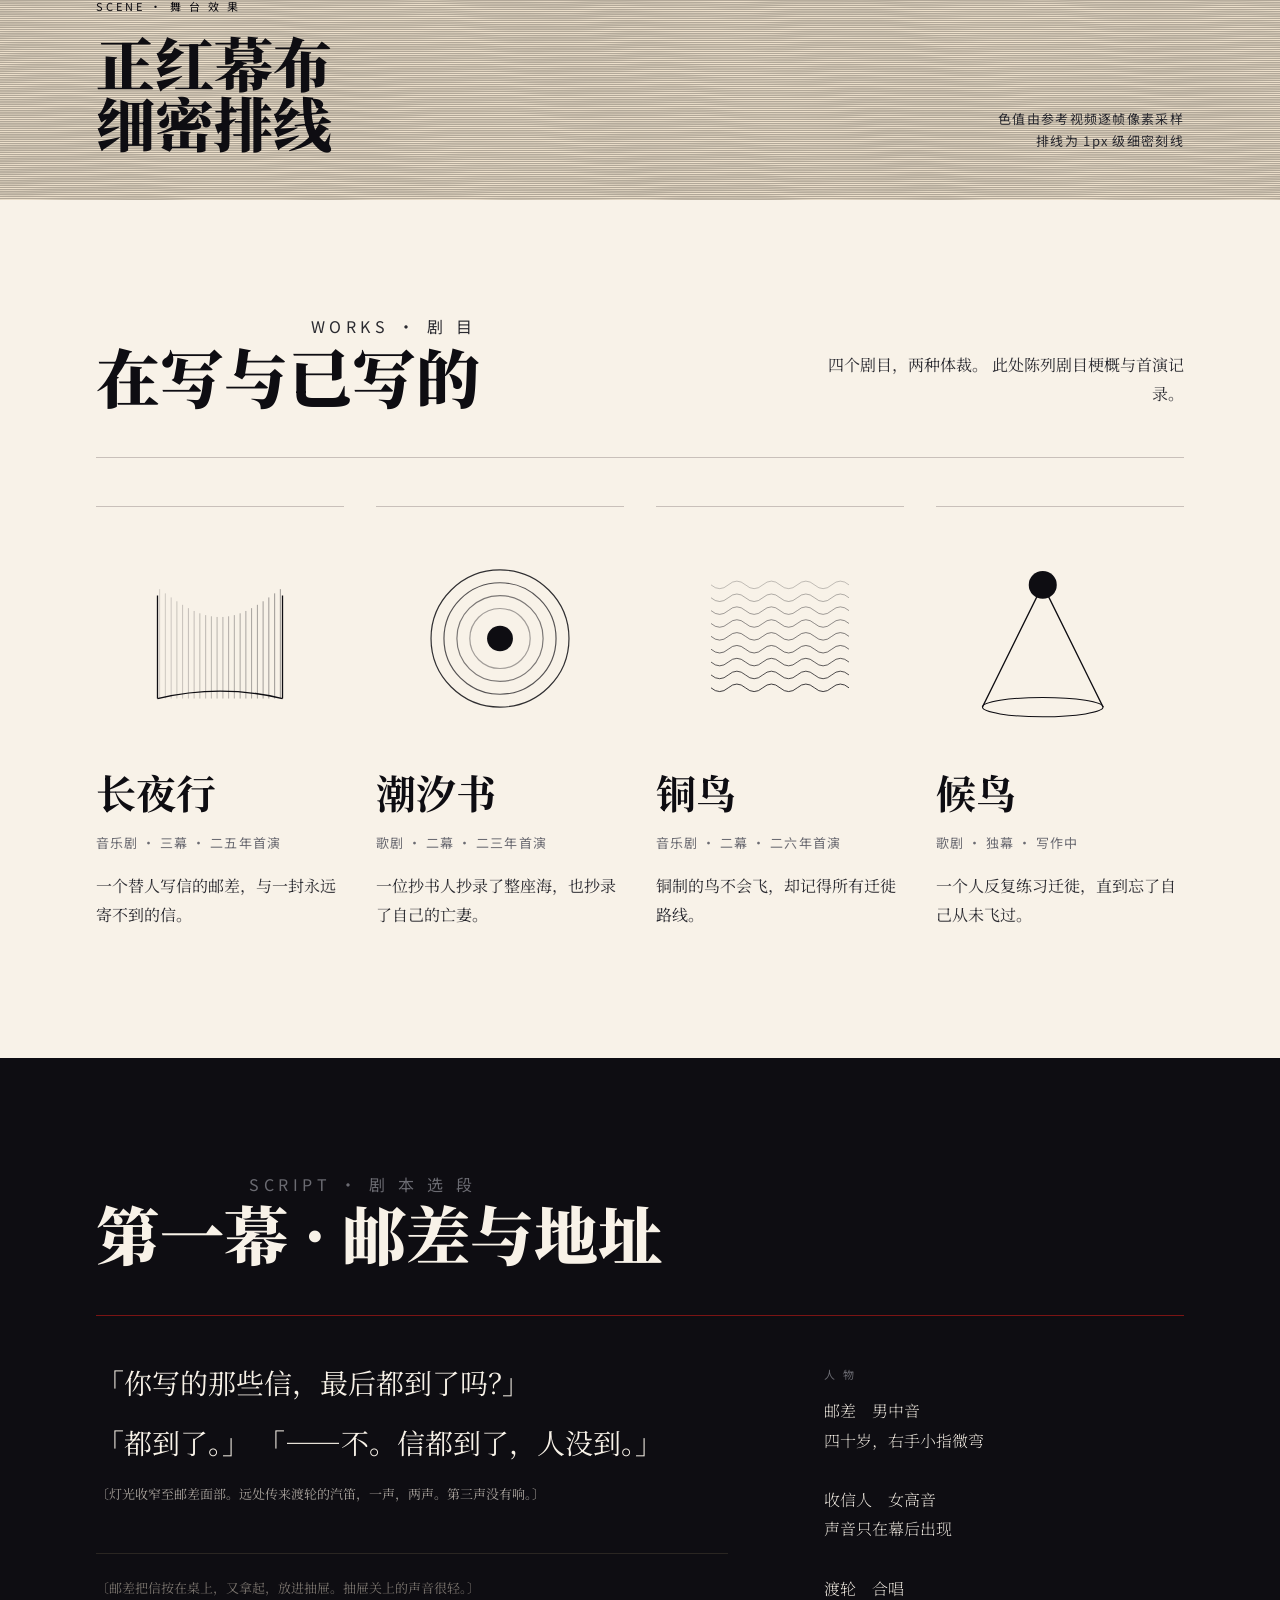
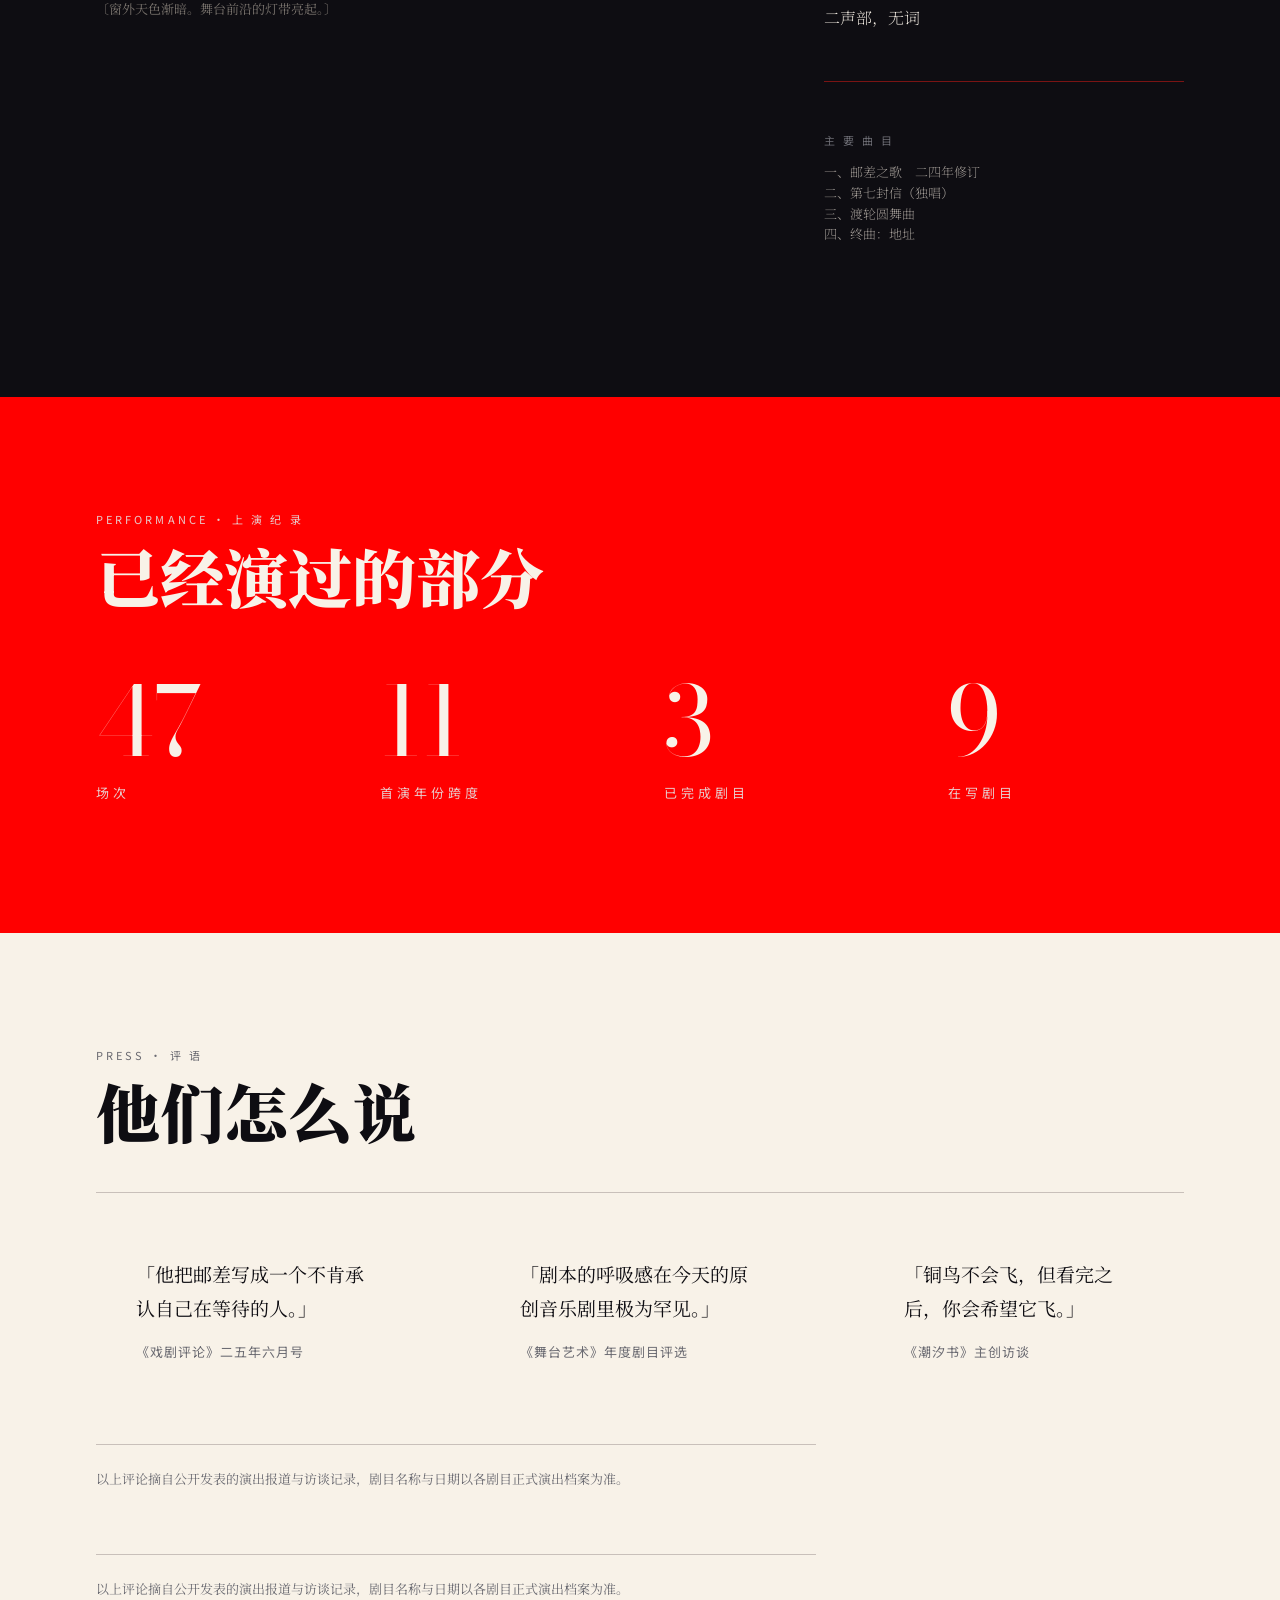
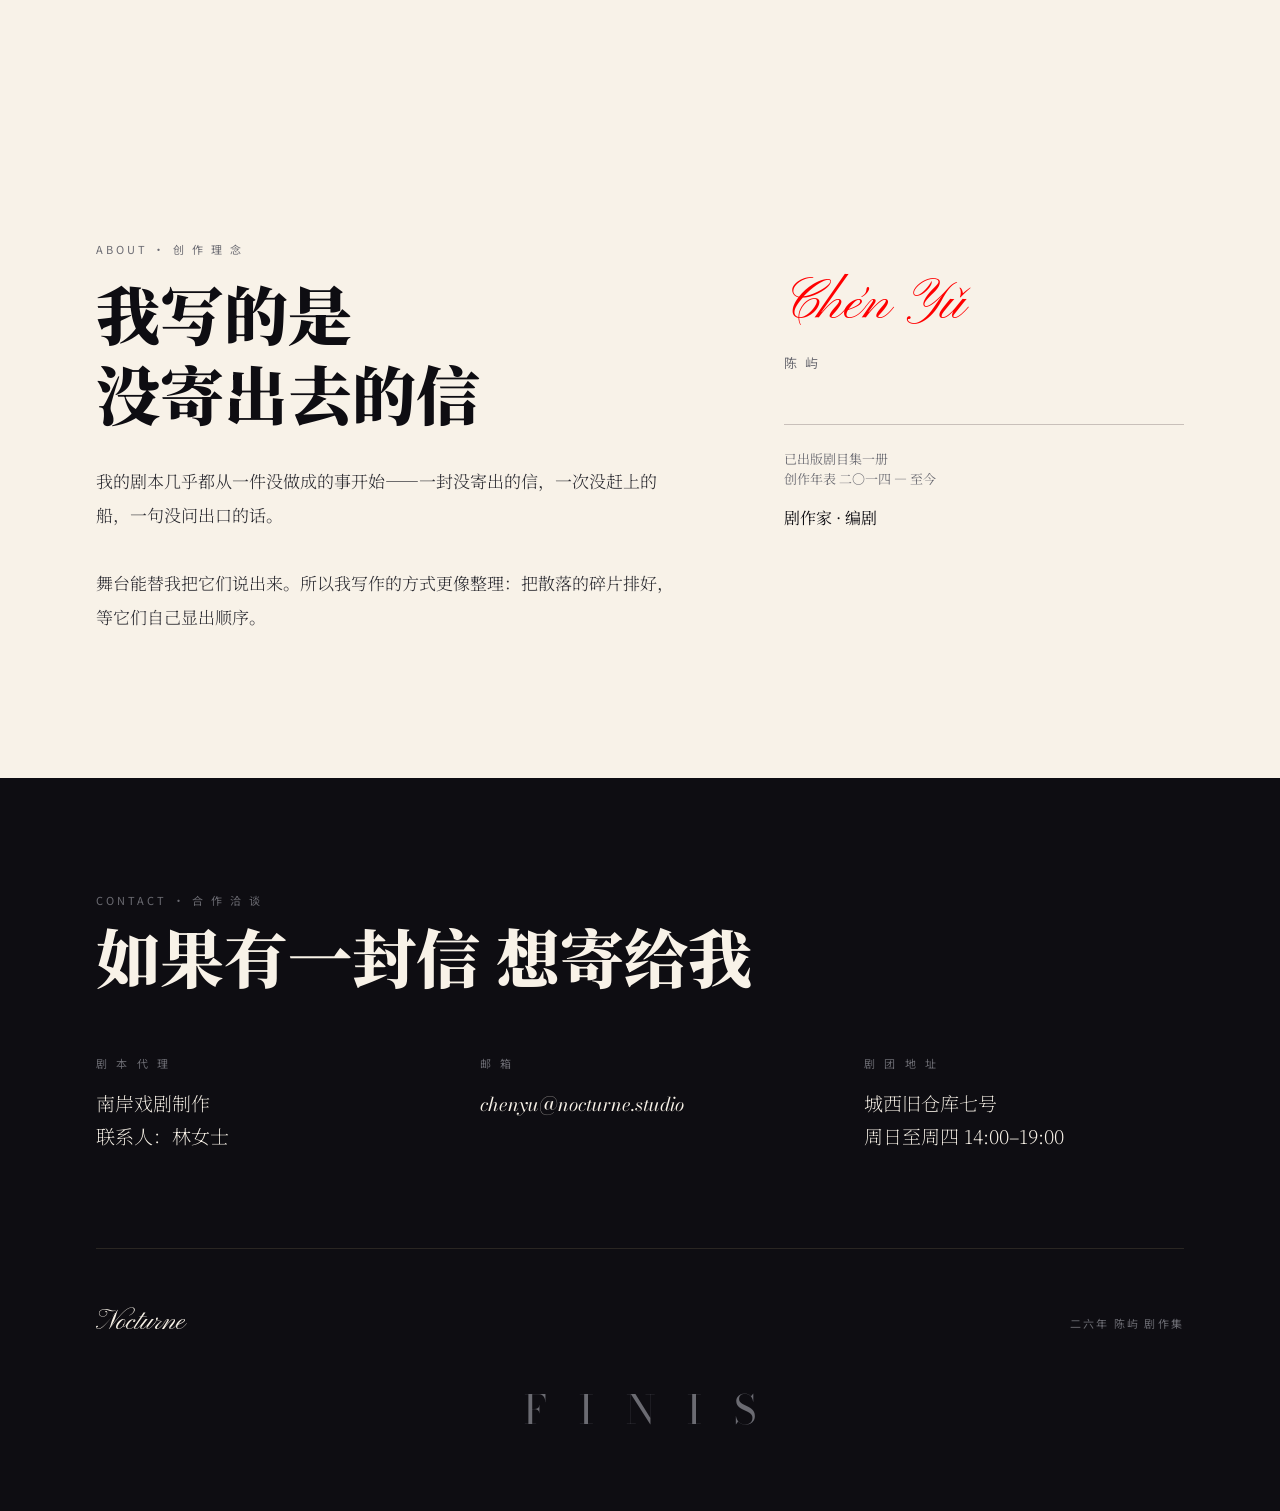
==== commit e7f27722: "fix(3D): 无限退避重试 + preload Three.js，应对 CDN 极慢首字节 线上实测：three.module.js（660KB）在 GitHub Pages CDN 上首字节 耗" ====
--- a/index.html
+++ b/index.html
@@ -6,6 +6,8 @@
 <title>长夜行 · 陈屿剧作集</title>
 <link rel="icon" href="favicon.svg" type="image/svg+xml">
 <meta name="description" content="陈屿剧作集 · 音乐剧与歌剧剧本线上展演站。">
+<!-- Three.js 约 660KB，提前 preload 让浏览器尽早开始下载，缩短 3D 场景就绪时间 -->
+<link rel="preload" href="assets/nocturne/vendor/three.module.js" as="script" crossorigin>
 <link rel="preconnect" href="https://fonts.googleapis.com">
 <link rel="preconnect" href="https://fonts.gstatic.com" crossorigin>
 <link href="https://fonts.googleapis.com/css2?family=Noto+Serif+SC:wght@200;300;400;700;900&family=Noto+Sans+SC:wght@300;400;500&family=Bodoni+Moda:ital,opsz,wght@0,6..96,400;0,6..96,700;1,6..96,400&family=Pinyon+Script&display=swap" rel="stylesheet">
@@ -749,8 +751,6 @@
   /* ---- 载入 3D 模块 ---- */
   var canvas = document.getElementById('gl-canvas');
   var reduced = window.matchMedia('(prefers-reduced-motion: reduce)').matches;
-  var attempts = 0;
-  var MAX_ATTEMPTS = 3;
 
   function fallback(err) {
     ready = false;
@@ -759,12 +759,13 @@
     if (window.console) console.warn('[NOCTURNE] WebGL 场景不可用，已退回静态复刻图：', err);
   }
 
+  /* three.module.js 约 660KB，GitHub Pages CDN 首字节可能慢到数十秒。
+     动态 import 是运行时请求，失败后若不持续重试，3D 就永远起不来。
+     这里无限退避重试（上限 30 秒间隔），直到模块到位为止；
+     期间展演屏一直显示观感一致的静态复刻图，不影响阅读。 */
+  var delay = 1000;
   function loadScenes() {
-    attempts += 1;
-    /* 动态 import 带时间戳，绕开 CDN 缓存的失败响应 */
     var url = './assets/nocturne/js/scenes.js';
-    if (attempts > 1) url += '?retry=' + attempts;
-
     import(/* webpackIgnore: true */ url)
       .then(function (mod) {
         var active = null;
@@ -794,15 +795,9 @@
         section.classList.add('is-3d');
       })
       .catch(function (err) {
-        /* three.module.js 约 1.3MB，慢网下首取可能失败。
-           退避重试若干次；仍不成功则保持静态复刻图（观感一致，不影响使用）。 */
-        if (attempts < MAX_ATTEMPTS) {
-          var delay = 800 * attempts;
-          if (window.console) console.warn('[NOCTURNE] 3D 模块加载失败，' + delay + 'ms 后重试：', err);
-          setTimeout(loadScenes, delay);
-        } else {
-          fallback(err);
-        }
+        if (window.console) console.warn('[NOCTURNE] 3D 模块未就绪，' + delay + 'ms 后重试：', err);
+        setTimeout(loadScenes, delay);
+        delay = Math.min(delay * 2, 30000);
       });
   }
 
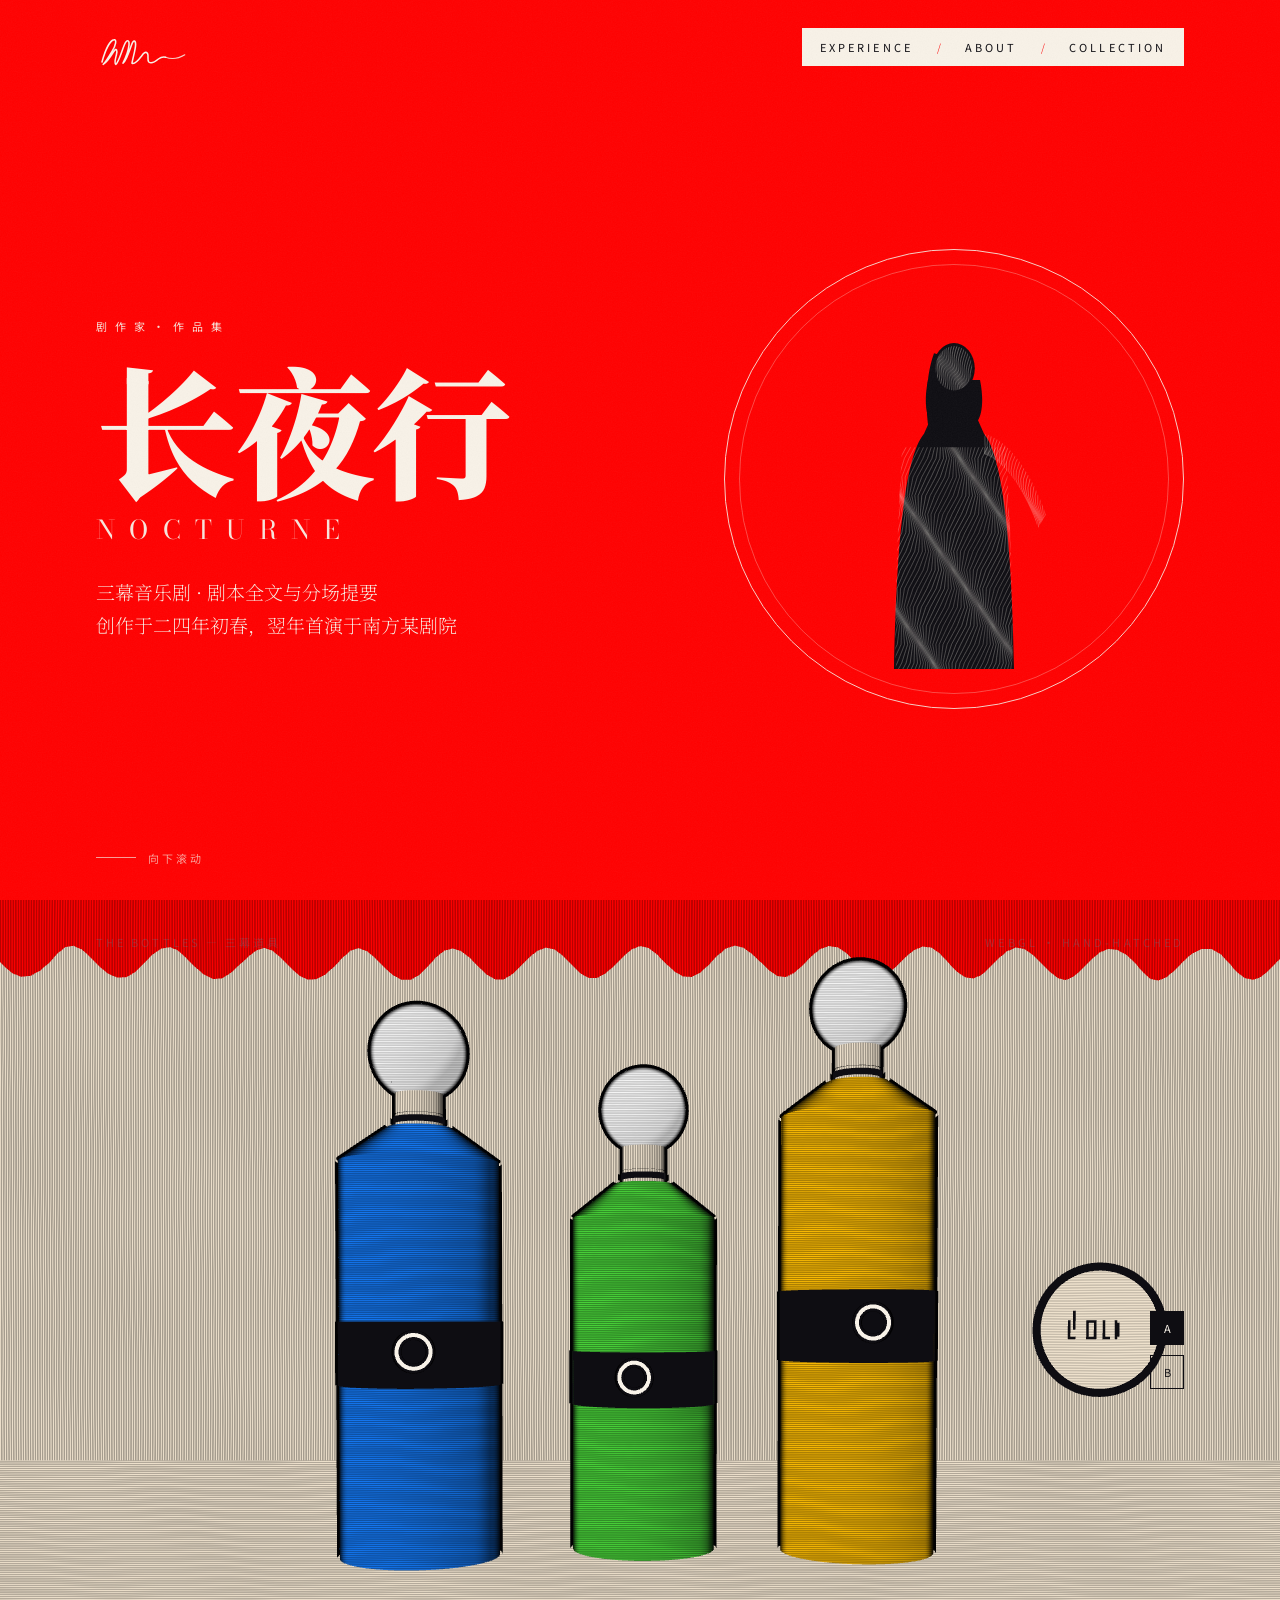
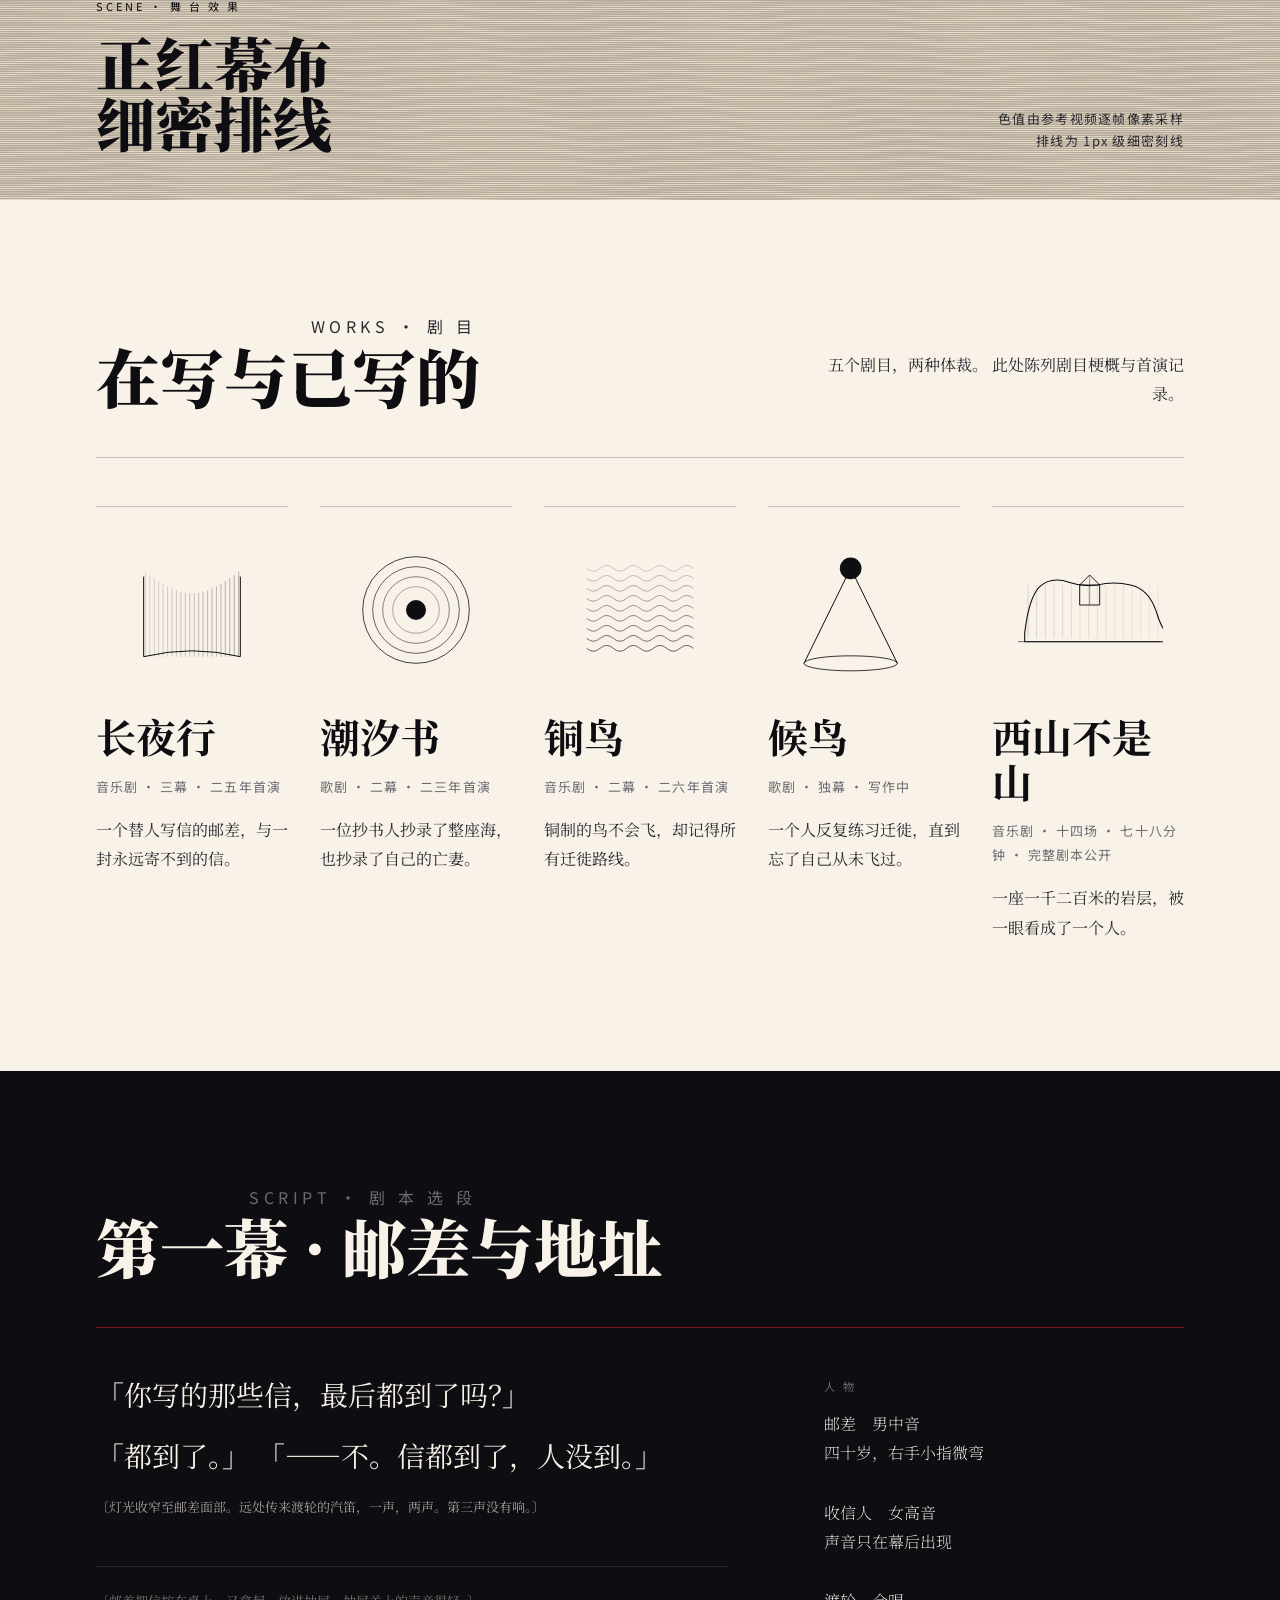
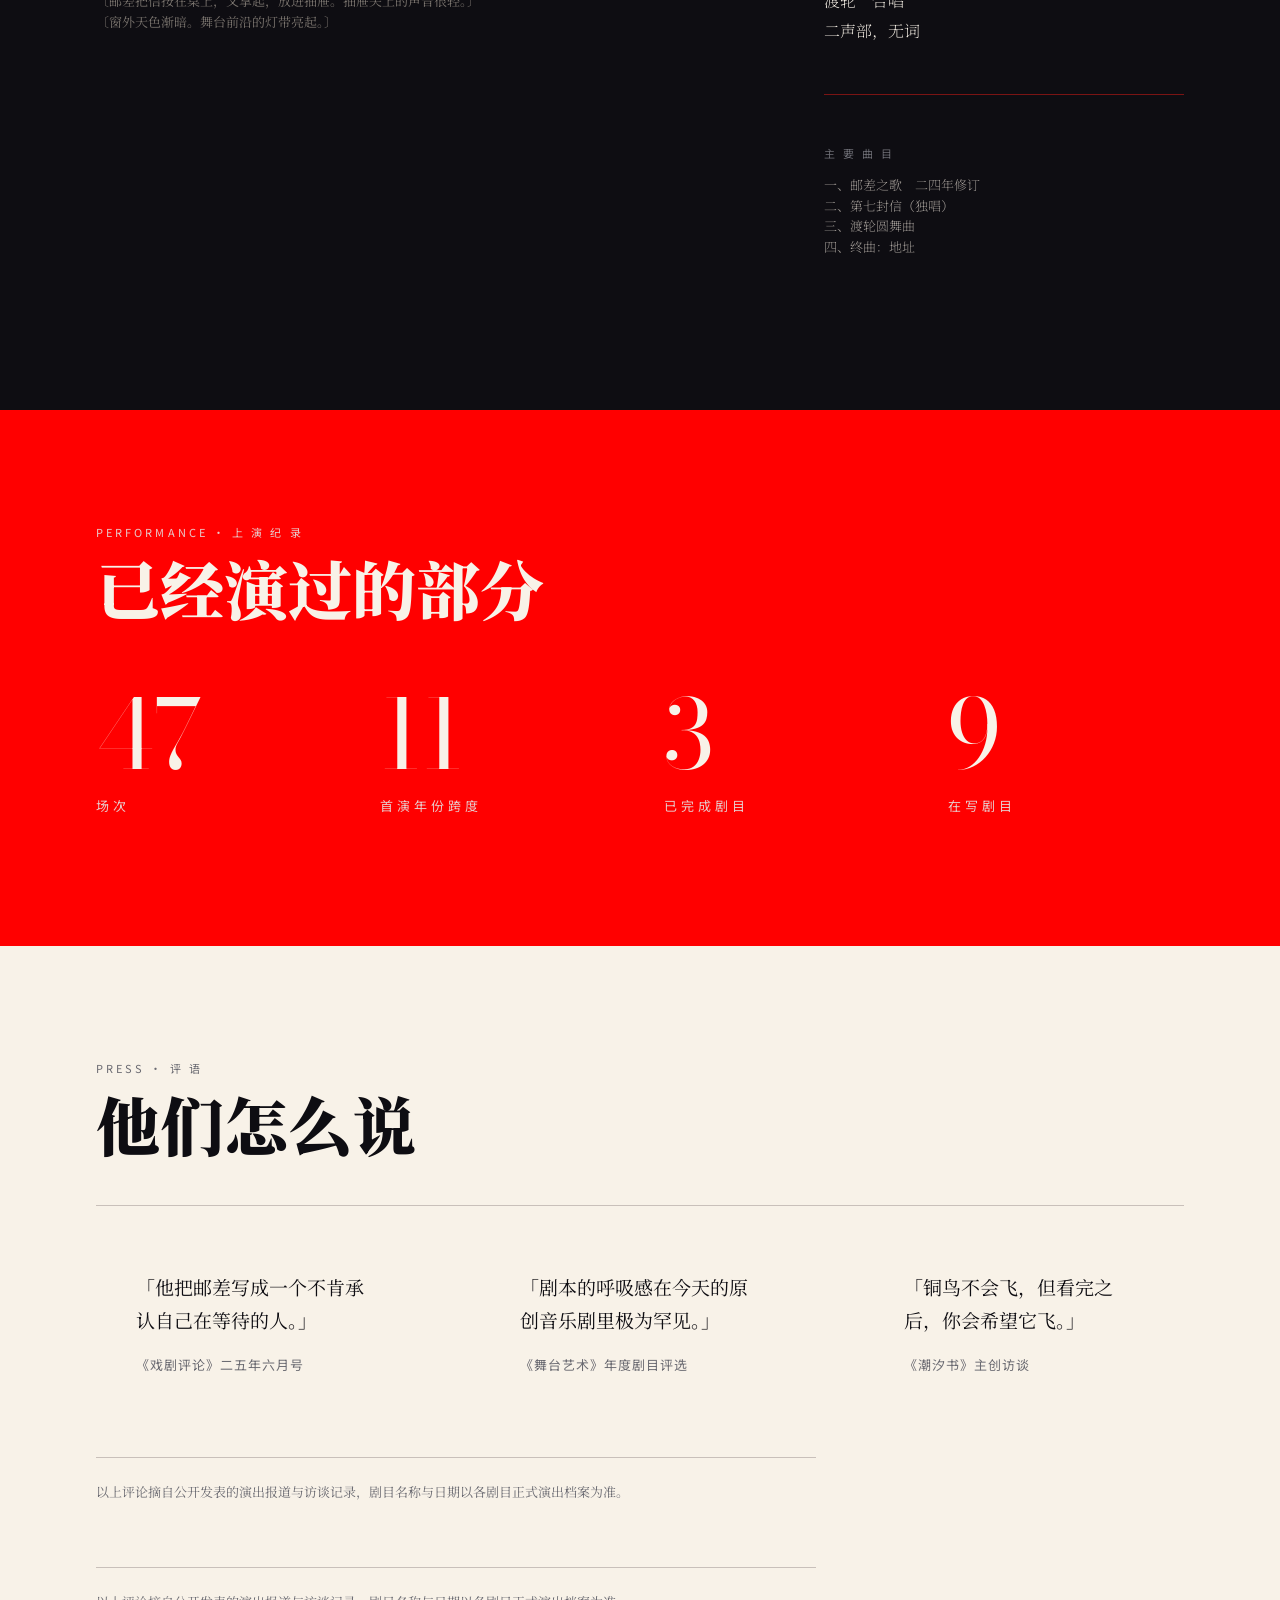
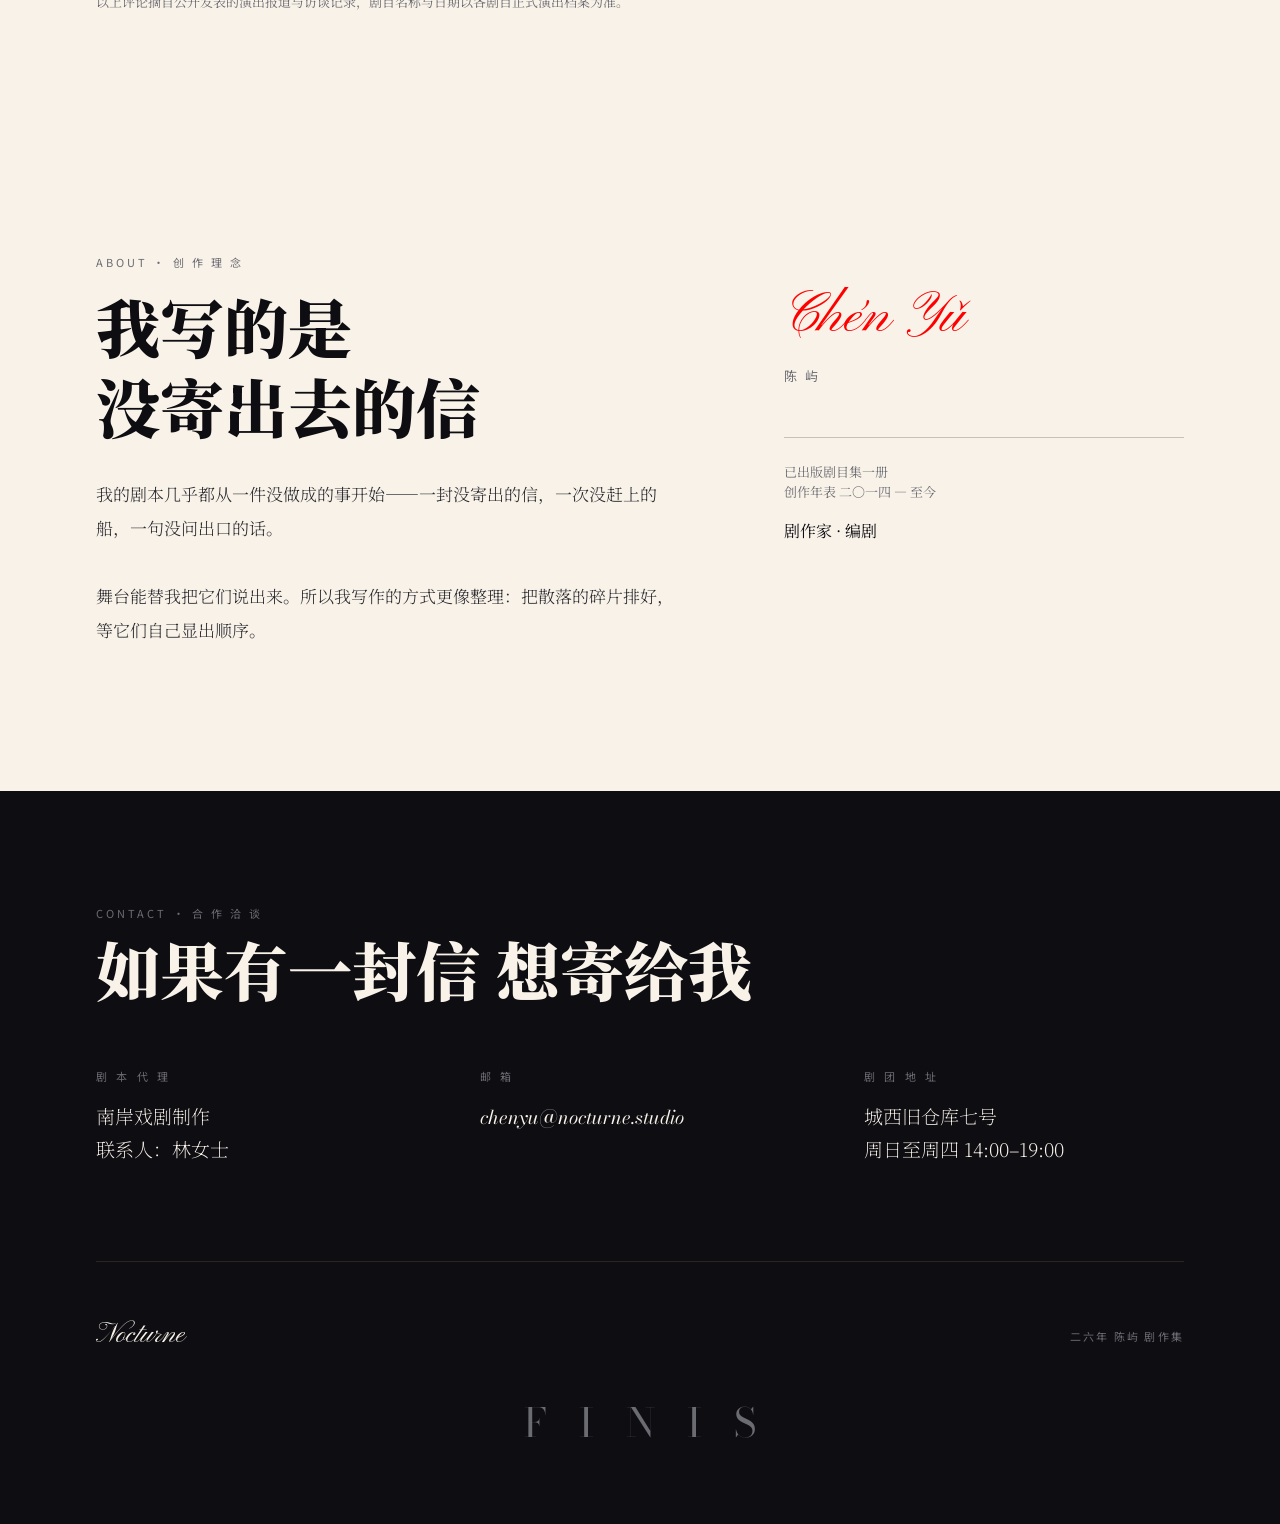
==== commit b074acf4: "feat: 首页剧目陈列加入《西山不是山》并与子站互链 - 首页新增 mountain 徽记（山形即卧人），五部剧目并列 - sync_deploy.py 支持就地部署子站（xishan/shanhe" ====
--- a/index.html
+++ b/index.html
@@ -243,9 +243,14 @@
    ============================================================ */
 .works { background: var(--c-paper); padding: 112px 0 128px; }
 .works-grid {
-  display: grid; grid-template-columns: repeat(4, 1fr);
+  display: grid; grid-template-columns: repeat(5, 1fr);
   gap: var(--s-7) var(--s-6);
 }
+.work { color: inherit; }
+.work h3 { transition: color .24s cubic-bezier(.4,0,.2,1); }
+.work:hover h3 { color: var(--c-red, #C2372F); }
+.work-emblem { transition: transform .52s cubic-bezier(.16,1,.3,1); }
+.work:hover .work-emblem { transform: translateY(-4px); }
 .work { display: flex; flex-direction: column; gap: var(--s-4); }
 .work-emblem {
   width: 100%; aspect-ratio: 1; display: grid; place-items: center;
@@ -516,7 +521,7 @@
         <p class="kicker">WORKS · 剧 目</p>
         <h2 class="sec-title">在写与已写的</h2>
       </div>
-      <p>四个剧目，两种体裁。
+      <p>五个剧目，两种体裁。
 此处陈列剧目梗概与首演记录。</p>
     </div>
     <hr class="rule">
@@ -545,6 +550,12 @@
         <p class="work-meta">歌剧 · 独幕 · 写作中</p>
         <p class="work-desc">一个人反复练习迁徙，直到忘了自己从未飞过。</p>
       </article>
+      <a class="work reveal" href="xishan/" style="text-decoration:none">
+        <div class="work-emblem"><img src="assets/nocturne/svg/emblem-mountain-ink.svg" alt=""></div>
+        <h3>西山不是山</h3>
+        <p class="work-meta">音乐剧 · 十四场 · 七十八分钟 · 完整剧本公开</p>
+        <p class="work-desc">一座一千二百米的岩层，被一眼看成了一个人。</p>
+      </a>
     </div>
   </div>
 </section>
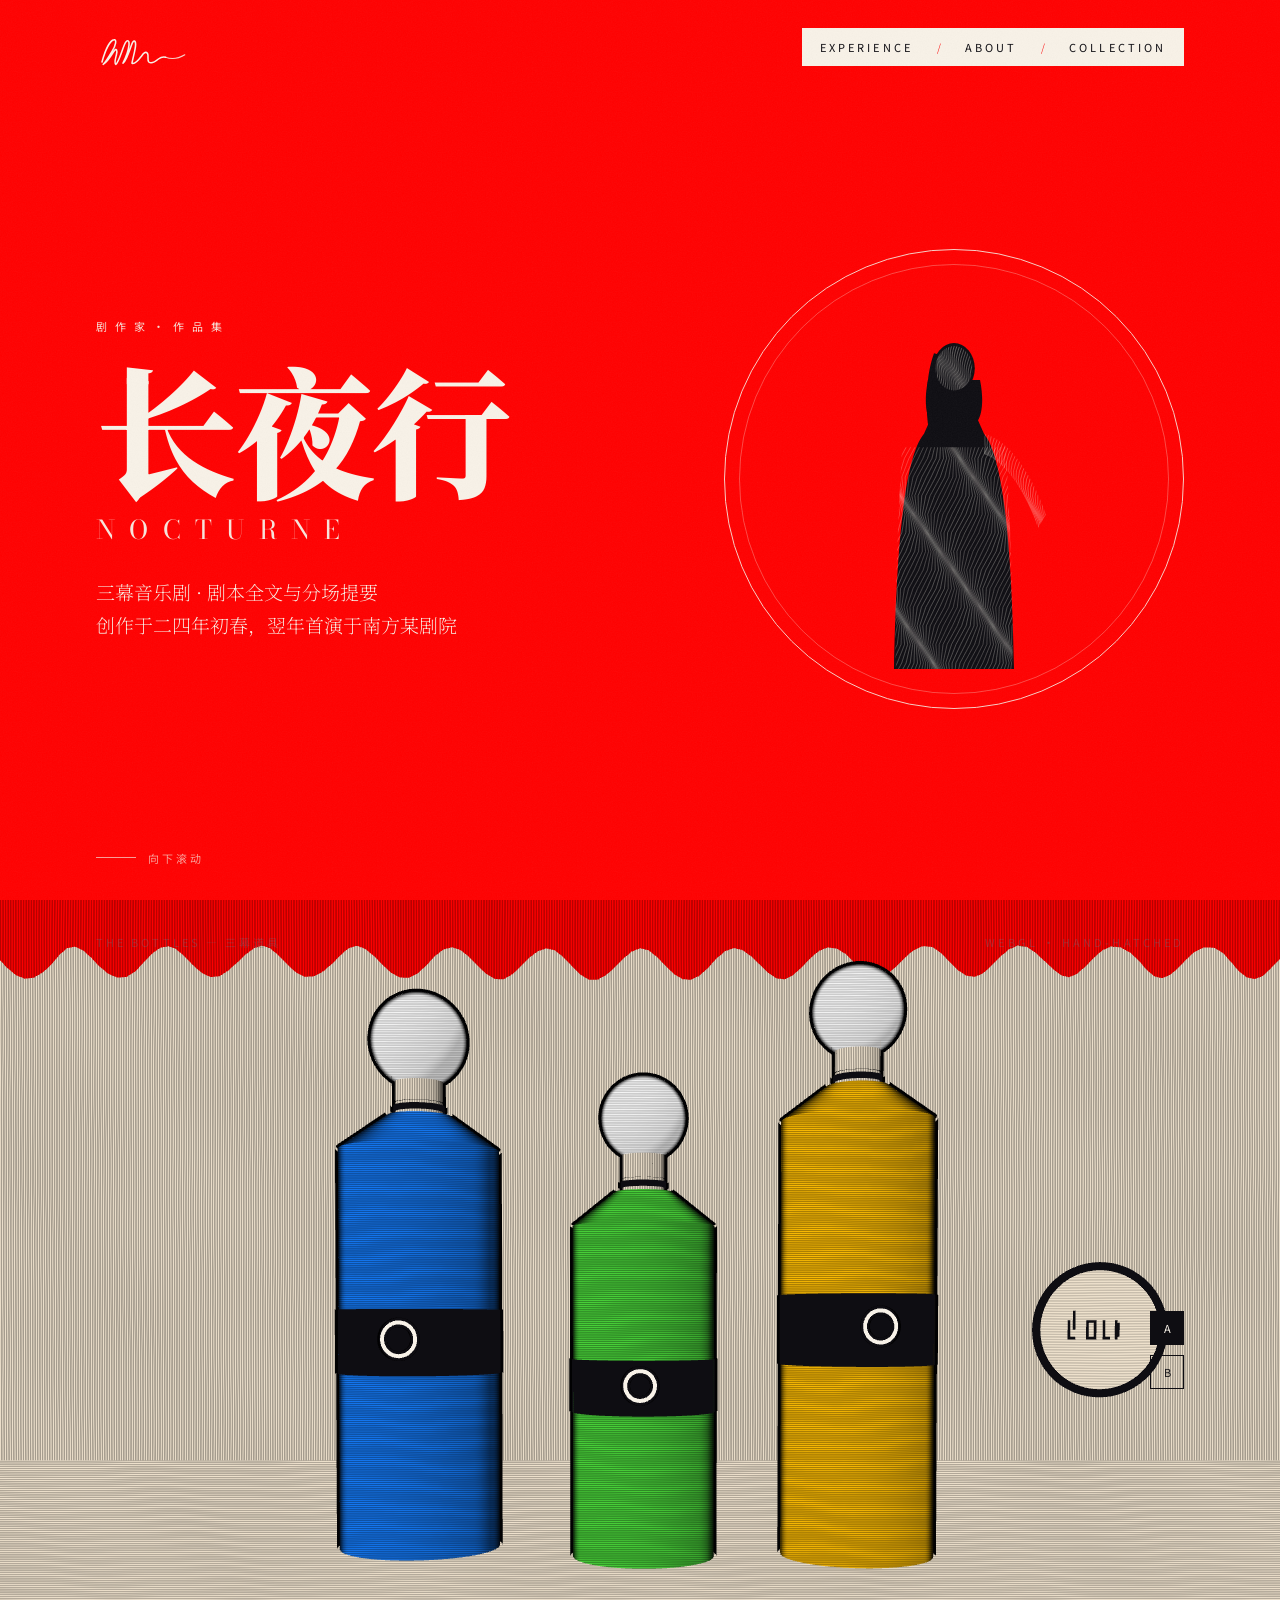
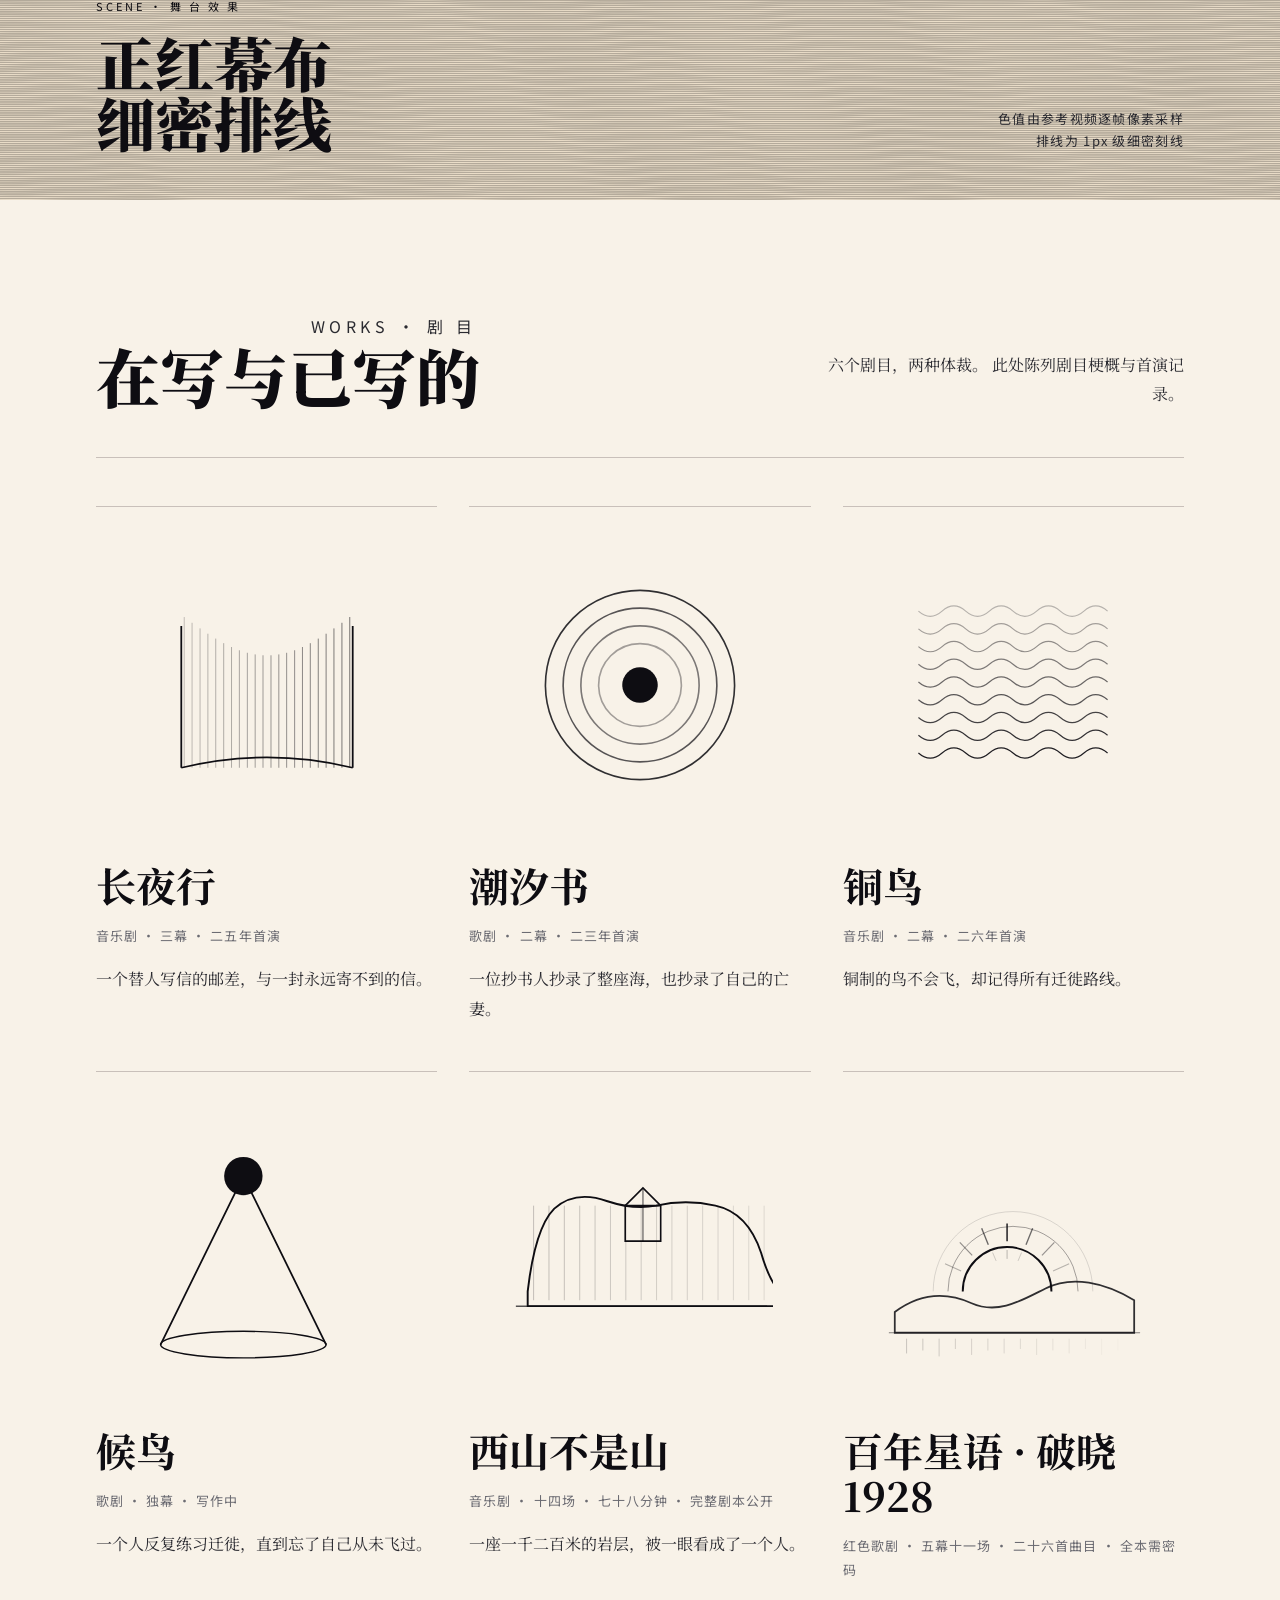
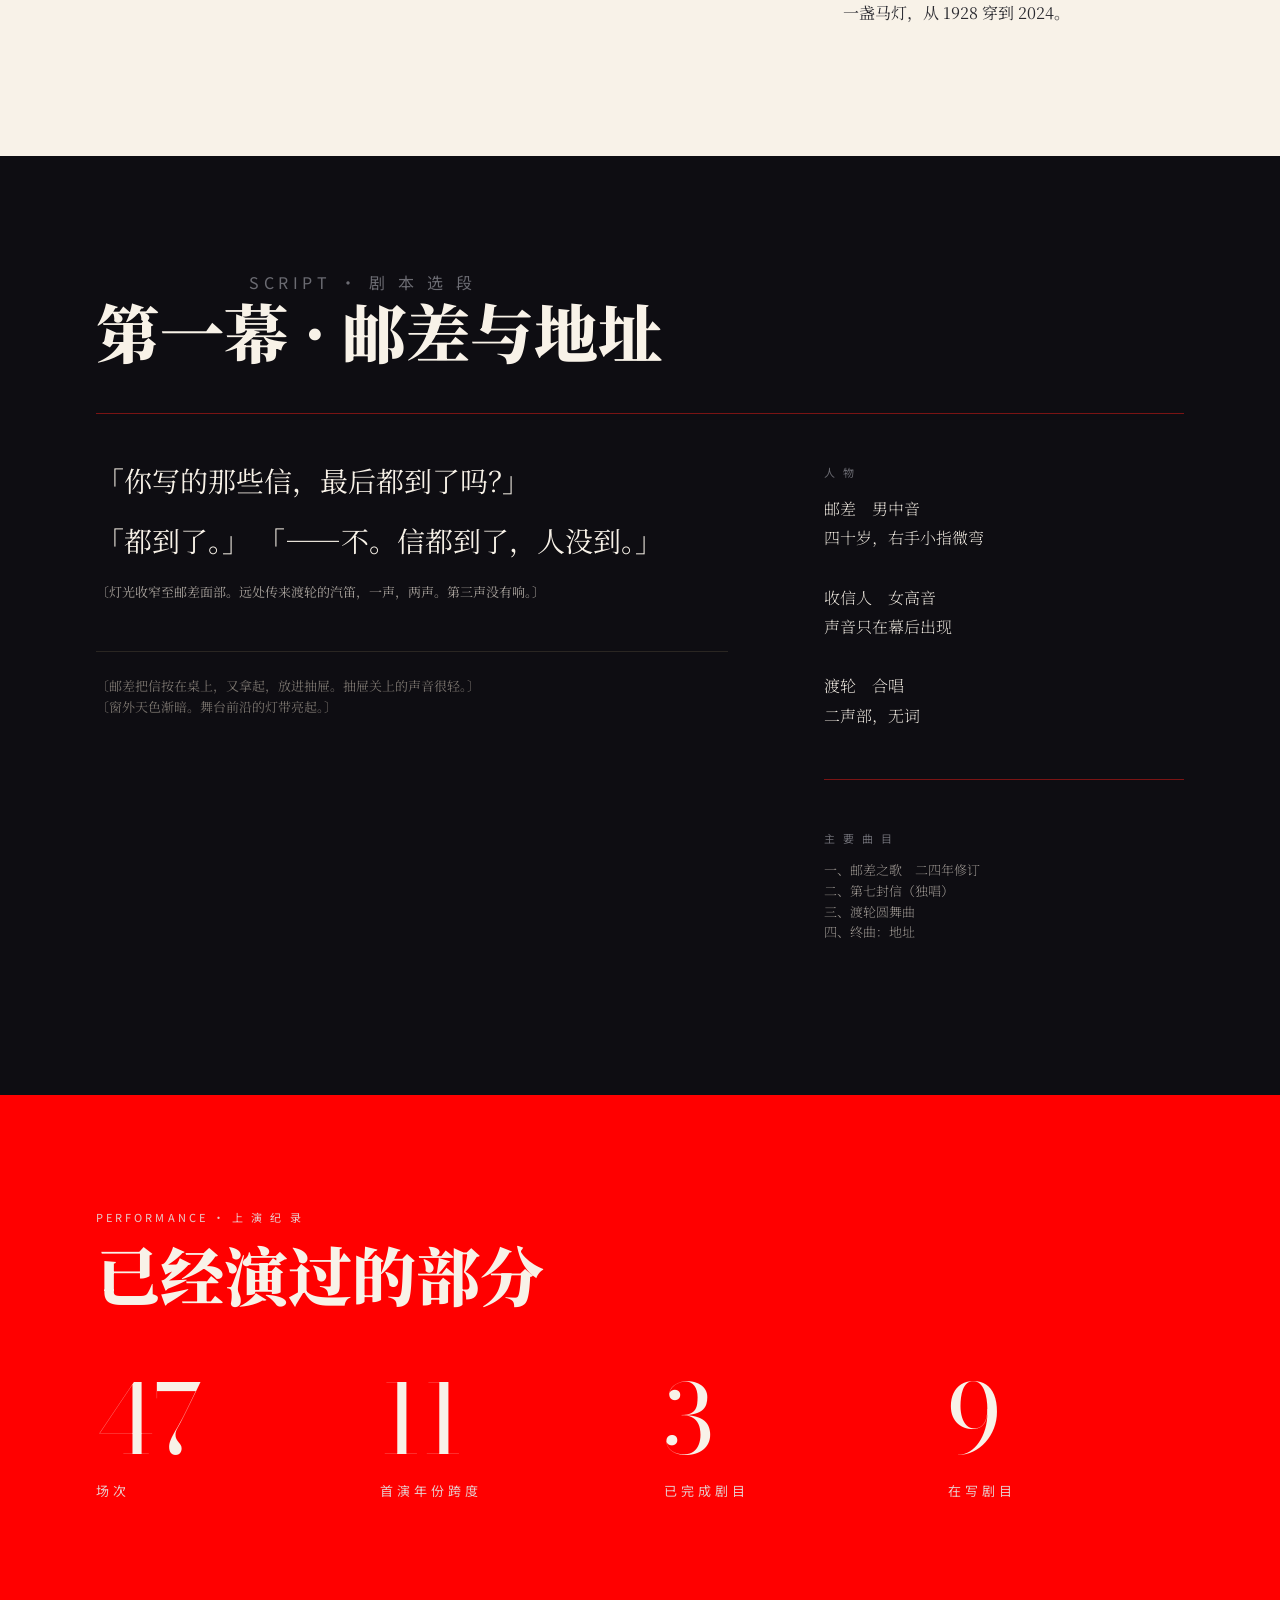
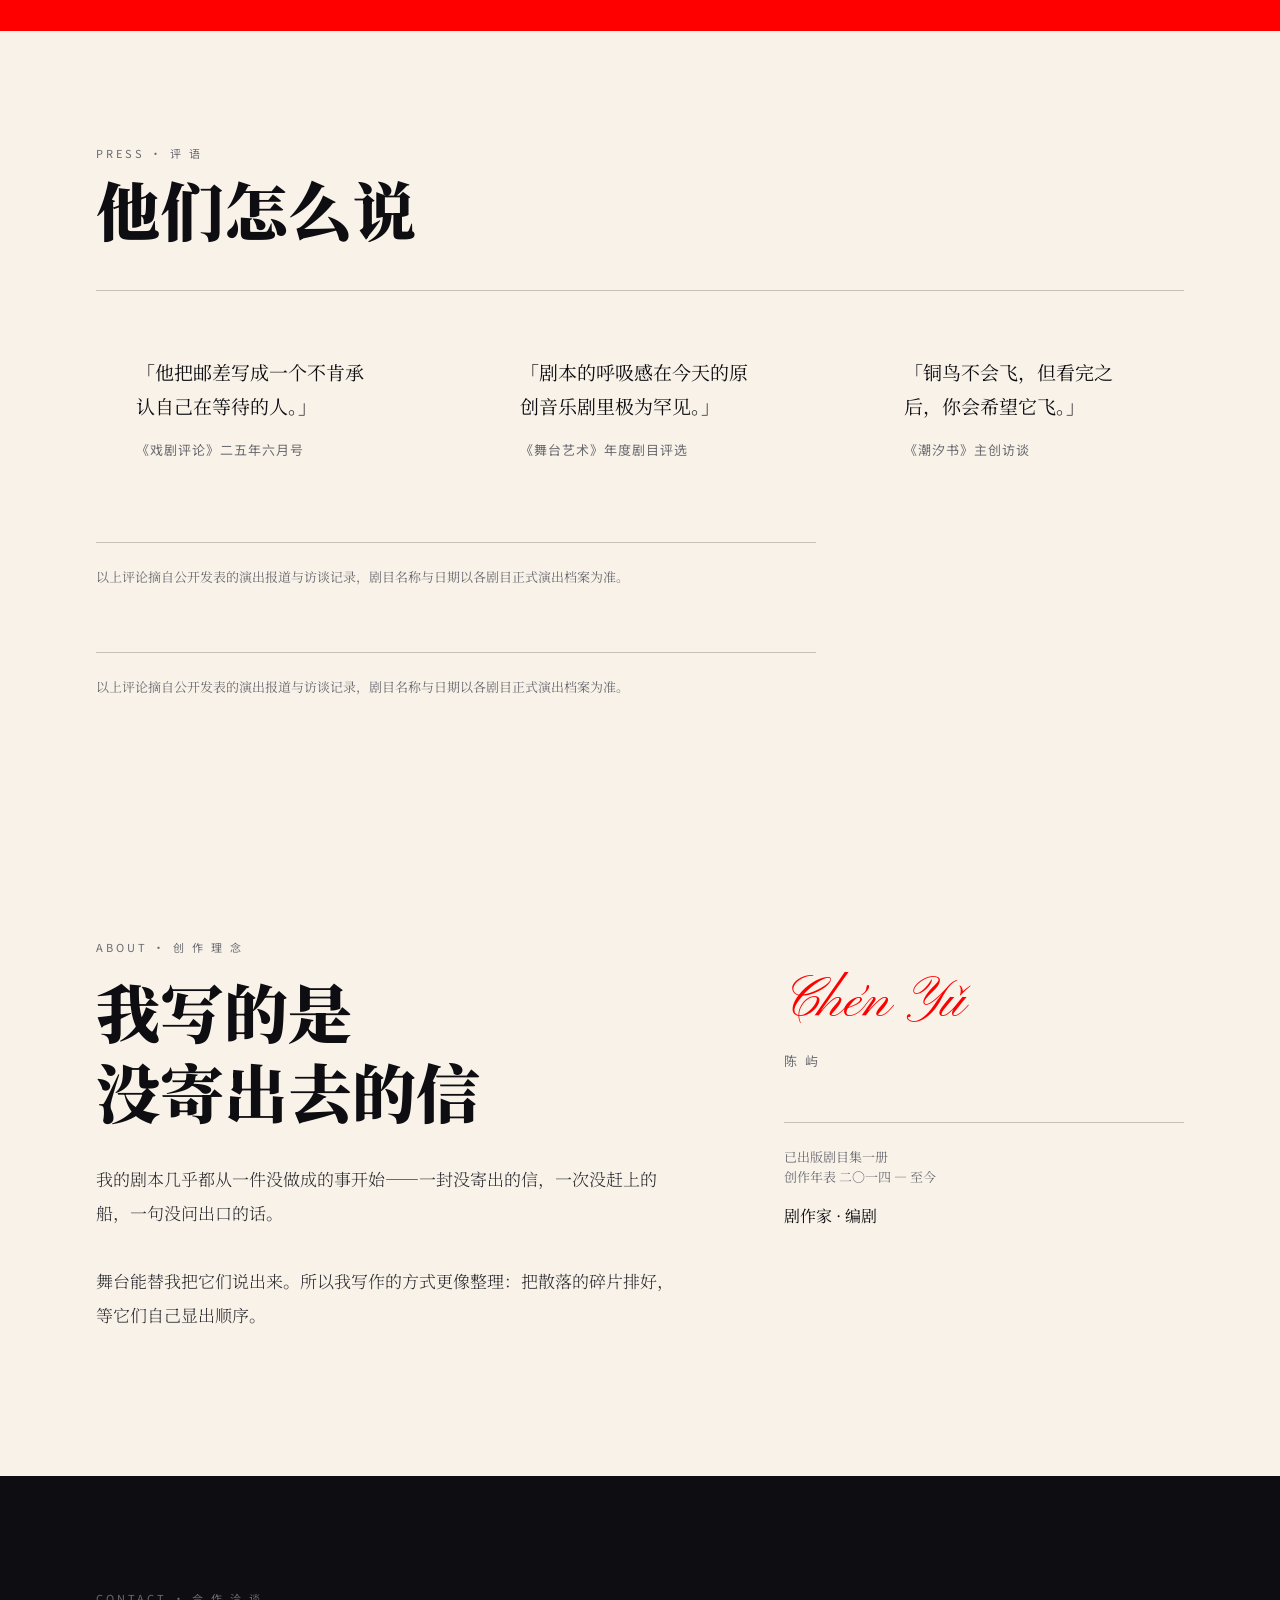
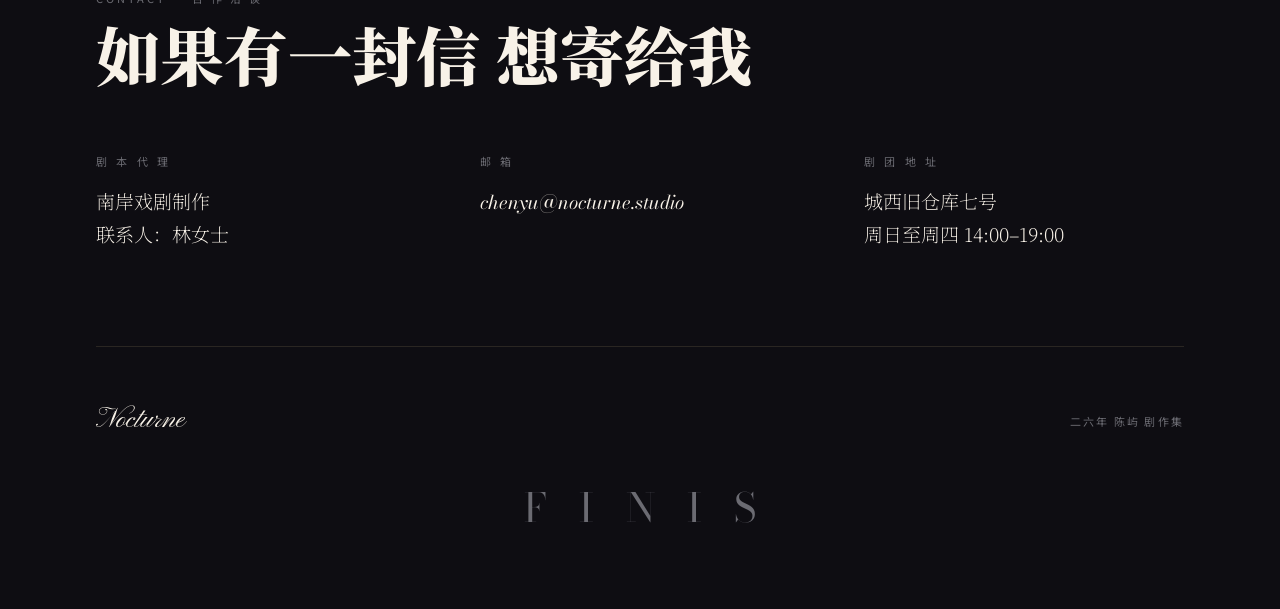
==== commit f8d35f21: "feat(px1928): 新增《百年星语·破晓1928》云南本土红色歌剧剧本站 - px1928/ 子目录：五幕十一场、二十六首曲目，剧本正文与歌词走 AES-256-GCM 权限门 - 剧作集首页" ====
--- a/index.html
+++ b/index.html
@@ -243,7 +243,7 @@
    ============================================================ */
 .works { background: var(--c-paper); padding: 112px 0 128px; }
 .works-grid {
-  display: grid; grid-template-columns: repeat(5, 1fr);
+  display: grid; grid-template-columns: repeat(3, 1fr);
   gap: var(--s-7) var(--s-6);
 }
 .work { color: inherit; }
@@ -521,7 +521,7 @@
         <p class="kicker">WORKS · 剧 目</p>
         <h2 class="sec-title">在写与已写的</h2>
       </div>
-      <p>五个剧目，两种体裁。
+      <p>六个剧目，两种体裁。
 此处陈列剧目梗概与首演记录。</p>
     </div>
     <hr class="rule">
@@ -555,6 +555,12 @@
         <h3>西山不是山</h3>
         <p class="work-meta">音乐剧 · 十四场 · 七十八分钟 · 完整剧本公开</p>
         <p class="work-desc">一座一千二百米的岩层，被一眼看成了一个人。</p>
+      </a>
+      <a class="work reveal" href="px1928/" style="text-decoration:none">
+        <div class="work-emblem"><img src="assets/nocturne/svg/emblem-dawn-ink.svg" alt=""></div>
+        <h3>百年星语 · 破晓 1928</h3>
+        <p class="work-meta">红色歌剧 · 五幕十一场 · 二十六首曲目 · 全本需密码</p>
+        <p class="work-desc">一盏马灯，从 1928 穿到 2024。</p>
       </a>
     </div>
   </div>
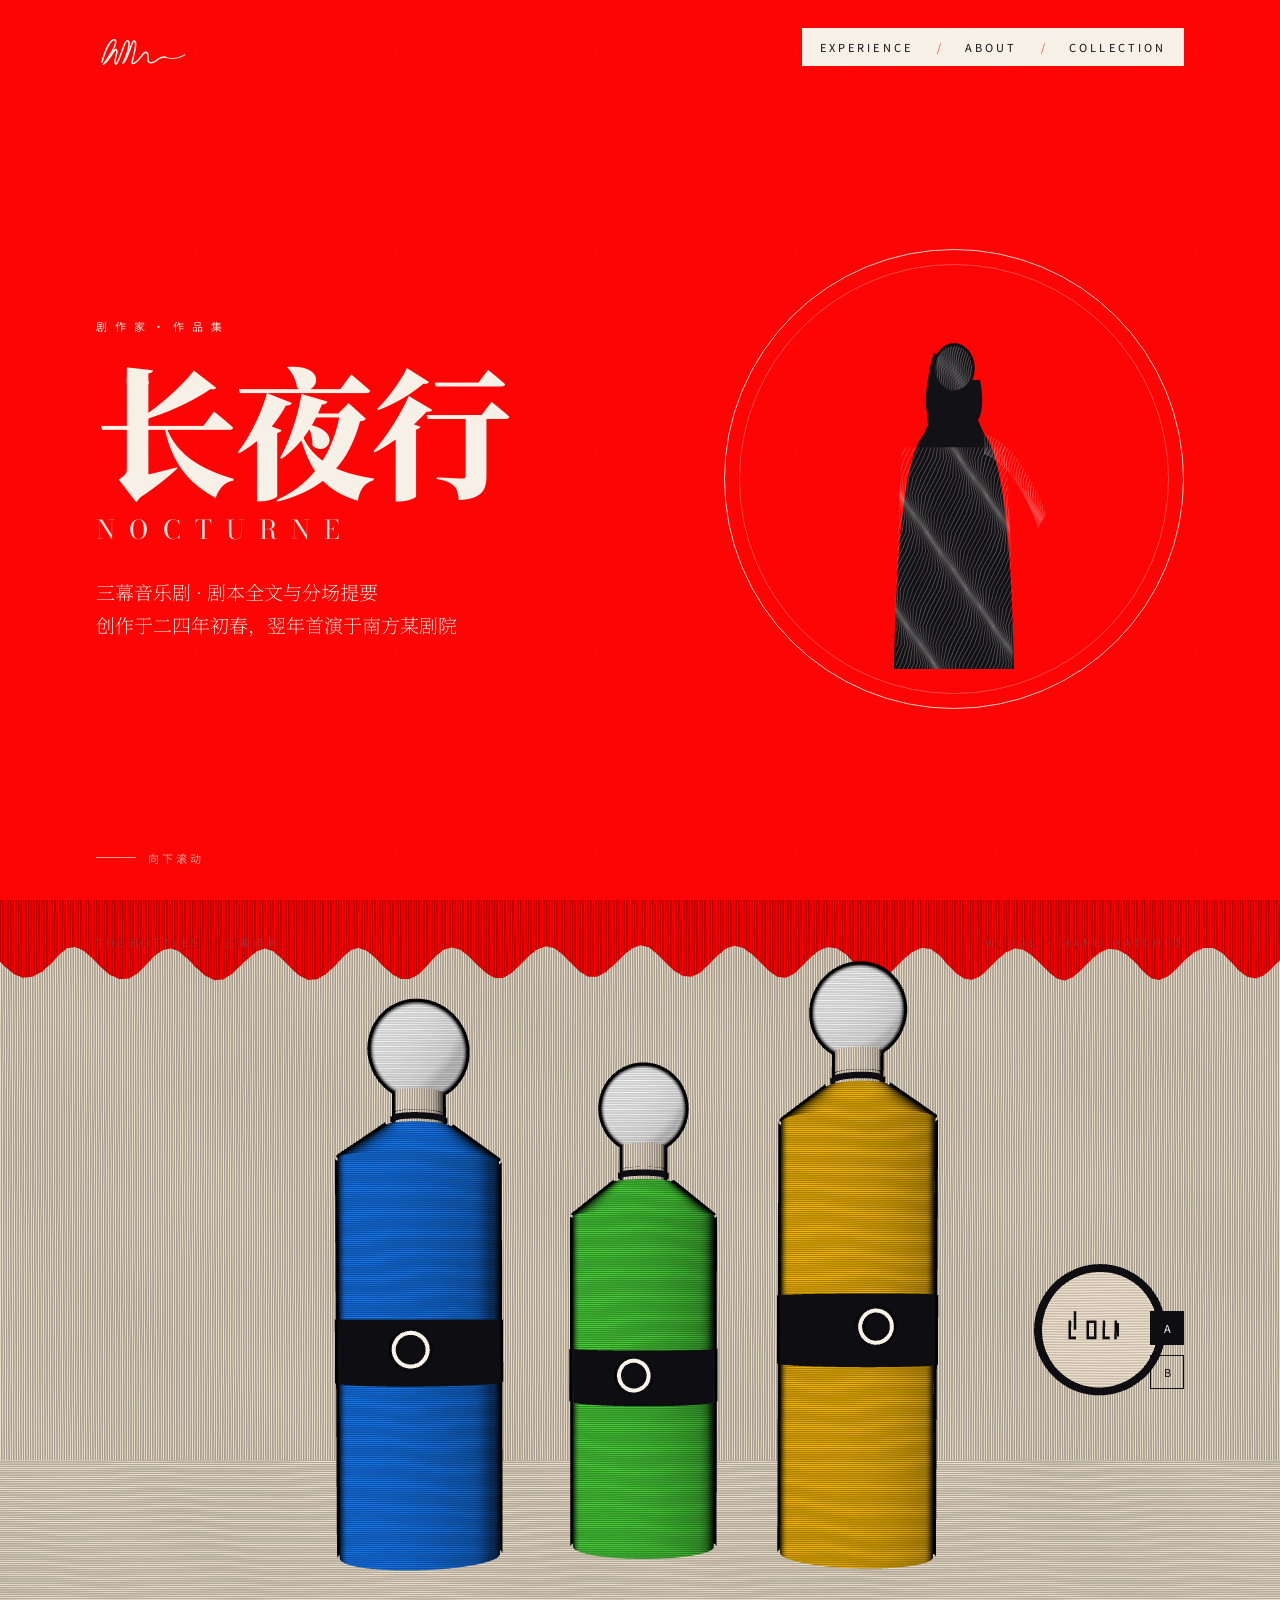
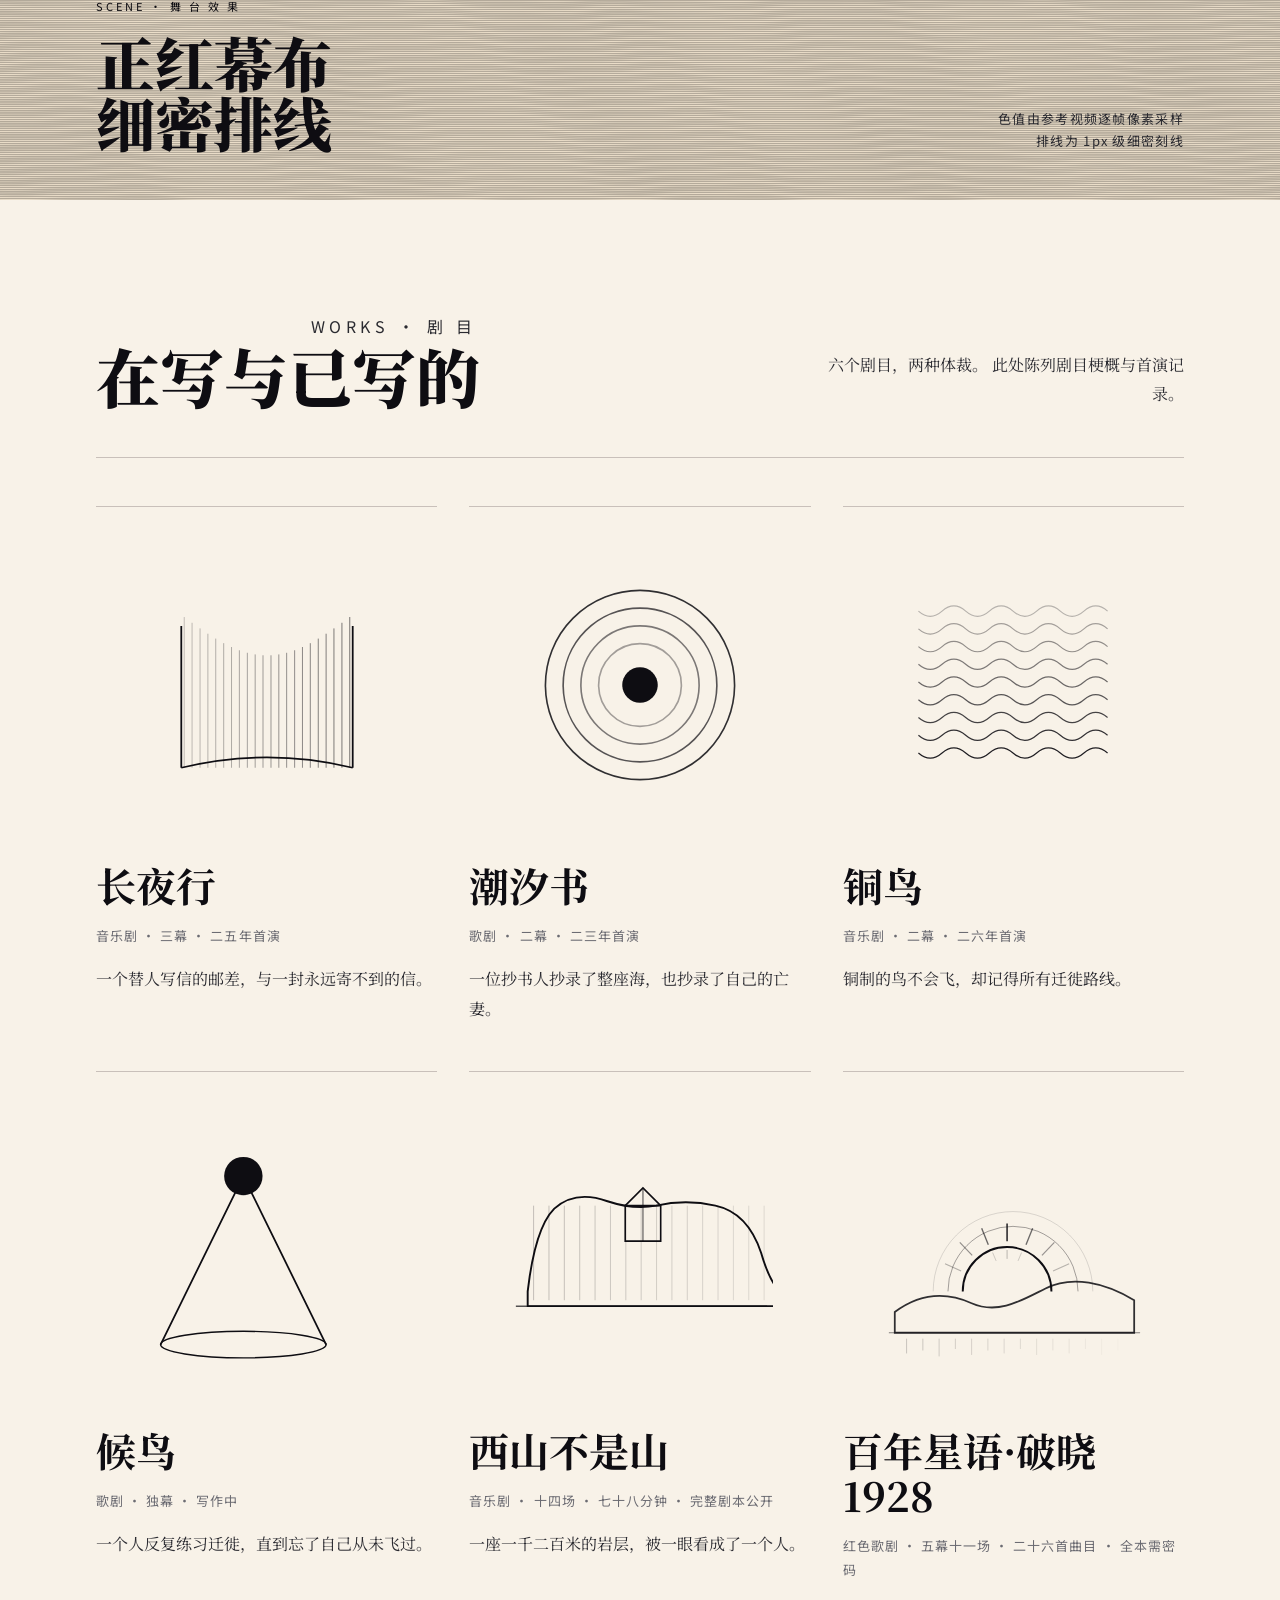
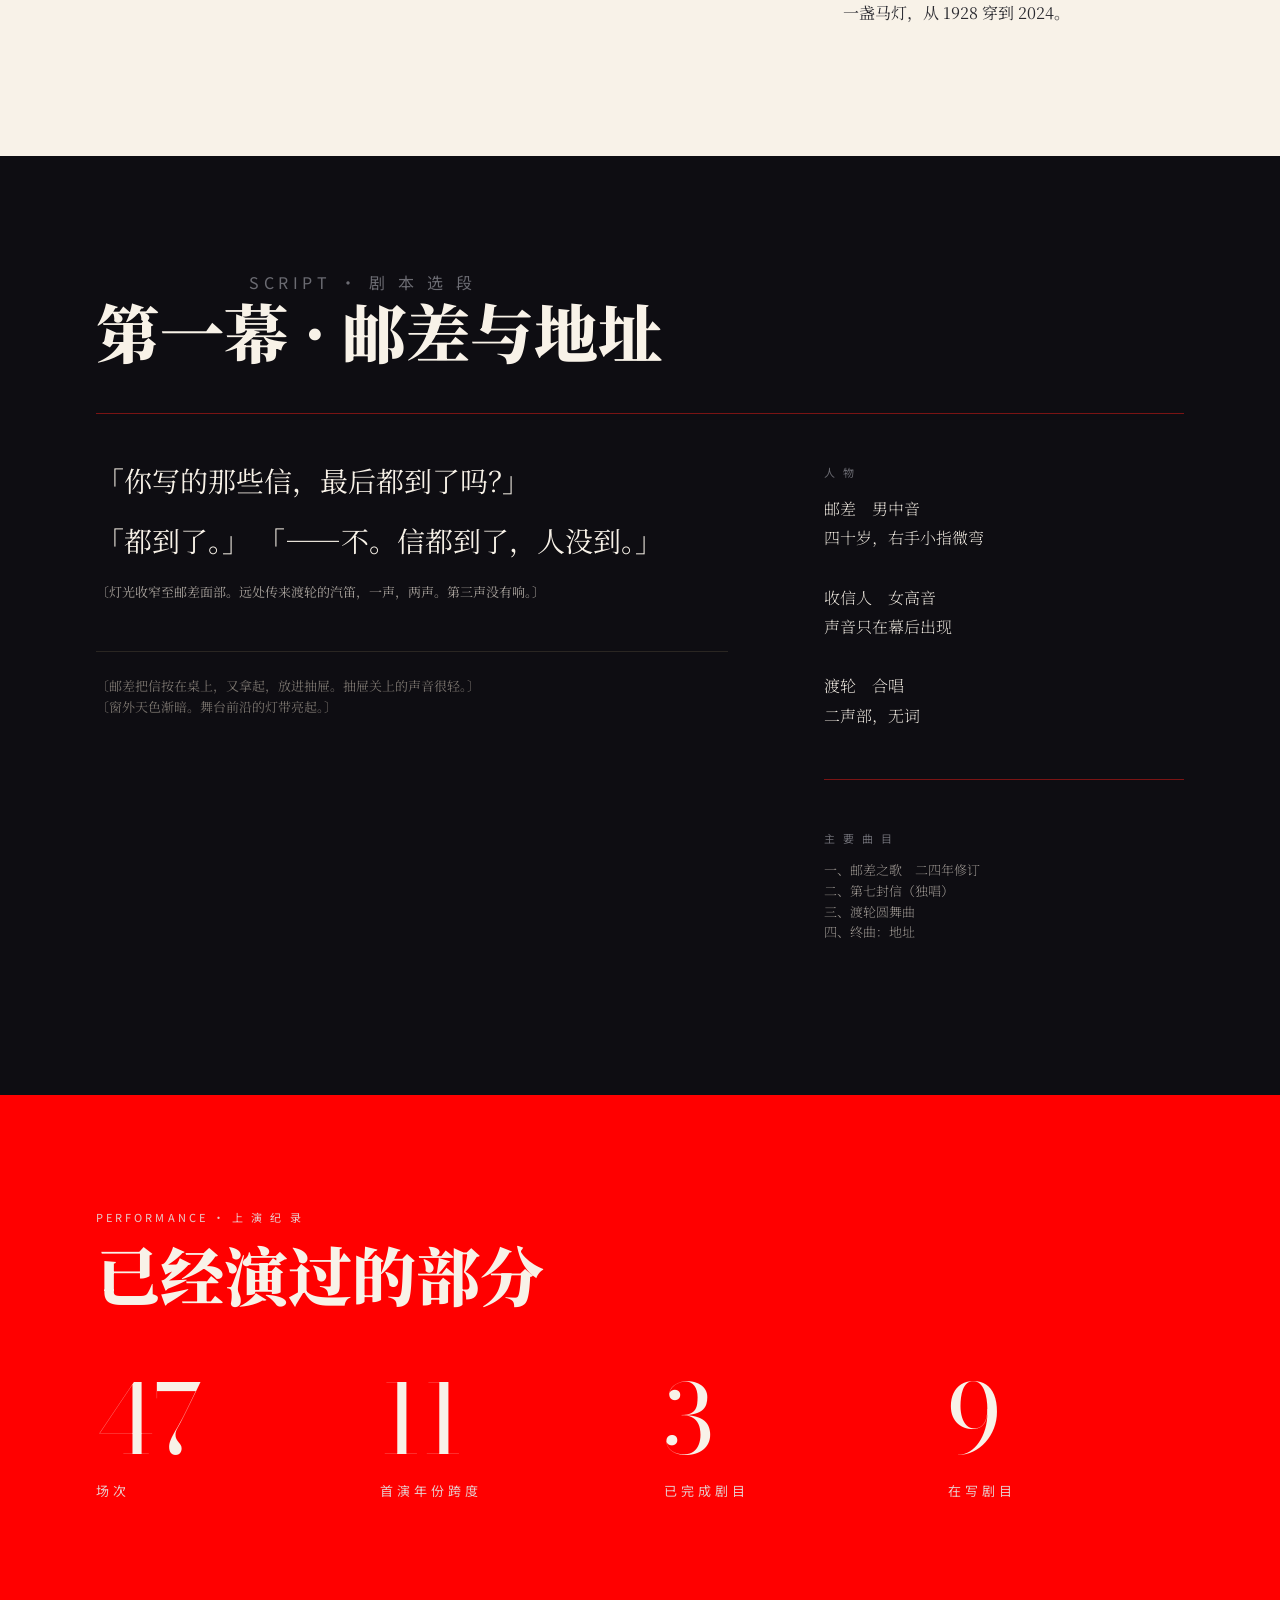
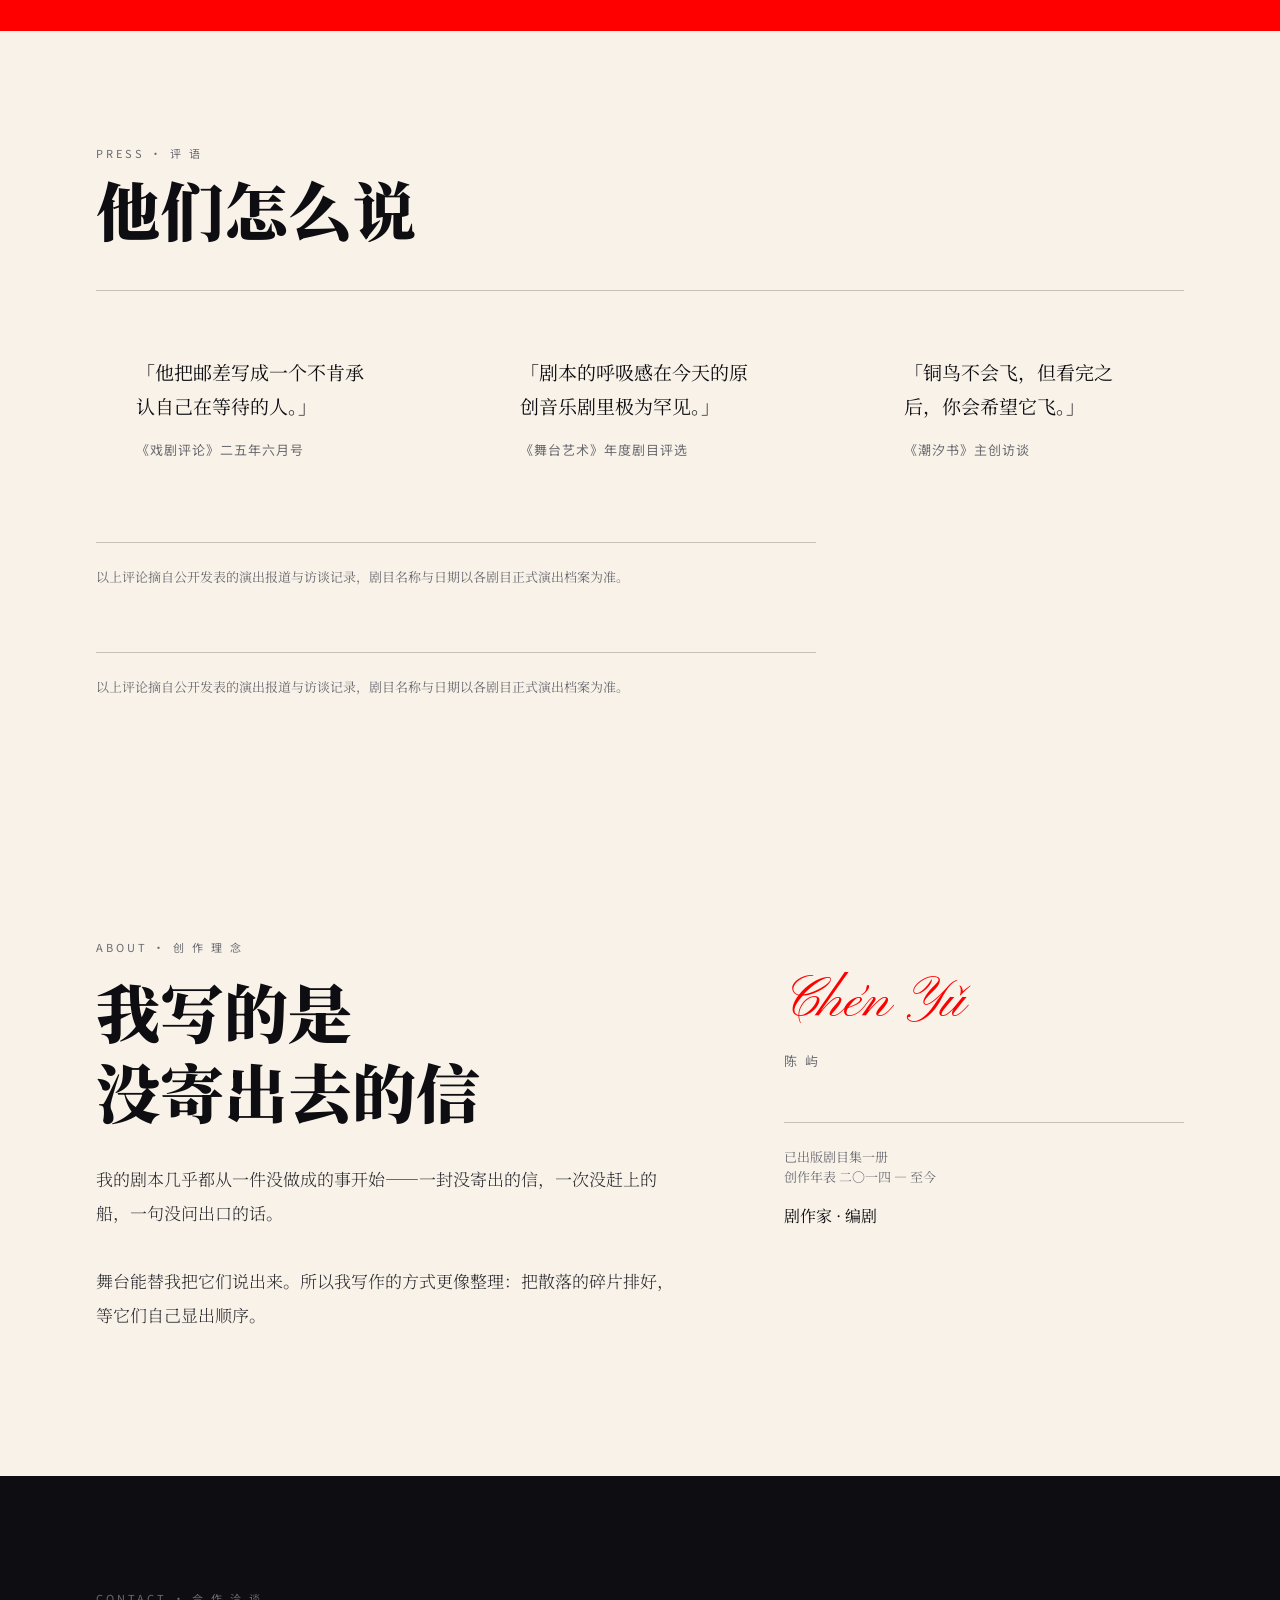
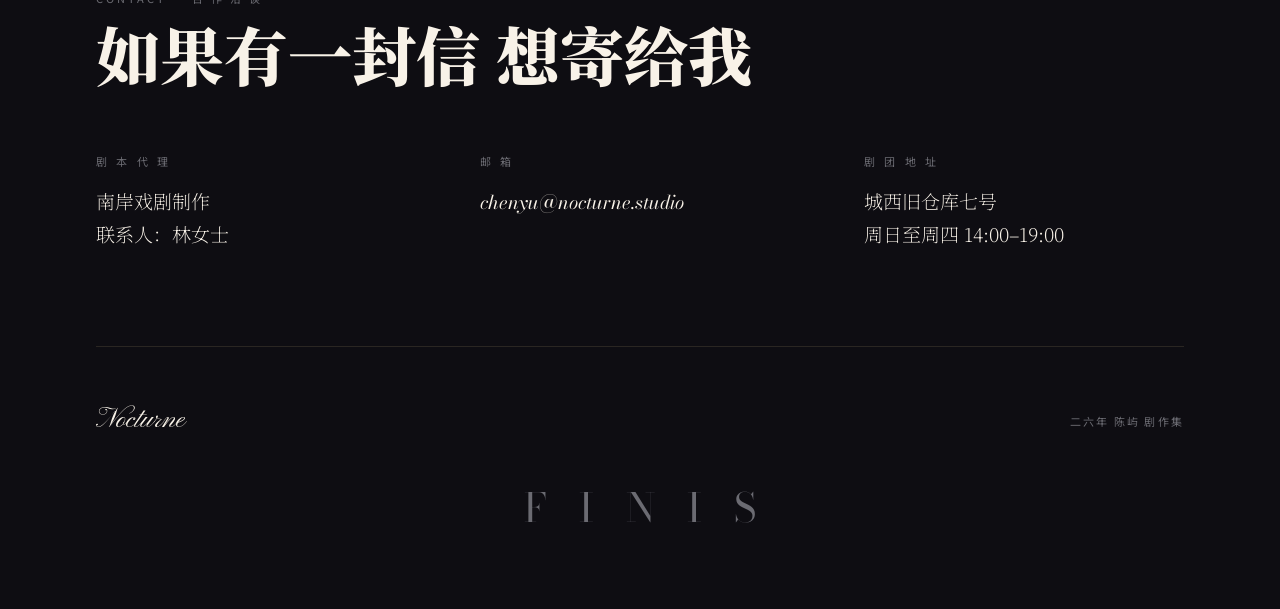
==== commit b58a8340: "破晓界面朱砂精修 + 门户自动收录改造 UI redesign (px1928 / 破晓): - 朱砂精修版：去黄奶油底、提纯红为结构色、清理视觉噪音 - 修复无障碍 reduced-motion 文" ====
--- a/index.html
+++ b/index.html
@@ -270,6 +270,10 @@
   font-size: var(--t-body); line-height: var(--lh-body);
   color: var(--c-ink-soft); margin: 0;
 }
+.work-emblem .seal-glyph {
+  font-family: var(--f-display, "Noto Serif SC", serif); font-weight: 900;
+  font-size: clamp(56px, 16vw, 110px); line-height: 1; color: #241811;
+}
 
 /* ============================================================
    03 剧本选段
@@ -526,6 +530,7 @@
     </div>
     <hr class="rule">
     <div class="works-grid">
+                              <!-- WORKS:START -->
       <article class="work reveal">
         <div class="work-emblem"><img src="assets/nocturne/svg/emblem-harp-ink.svg" alt=""></div>
         <h3>长夜行</h3>
@@ -558,10 +563,11 @@
       </a>
       <a class="work reveal" href="px1928/" style="text-decoration:none">
         <div class="work-emblem"><img src="assets/nocturne/svg/emblem-dawn-ink.svg" alt=""></div>
-        <h3>百年星语 · 破晓 1928</h3>
+        <h3>百年星语·破晓1928</h3>
         <p class="work-meta">红色歌剧 · 五幕十一场 · 二十六首曲目 · 全本需密码</p>
         <p class="work-desc">一盏马灯，从 1928 穿到 2024。</p>
       </a>
+      <!-- WORKS:END -->
     </div>
   </div>
 </section>
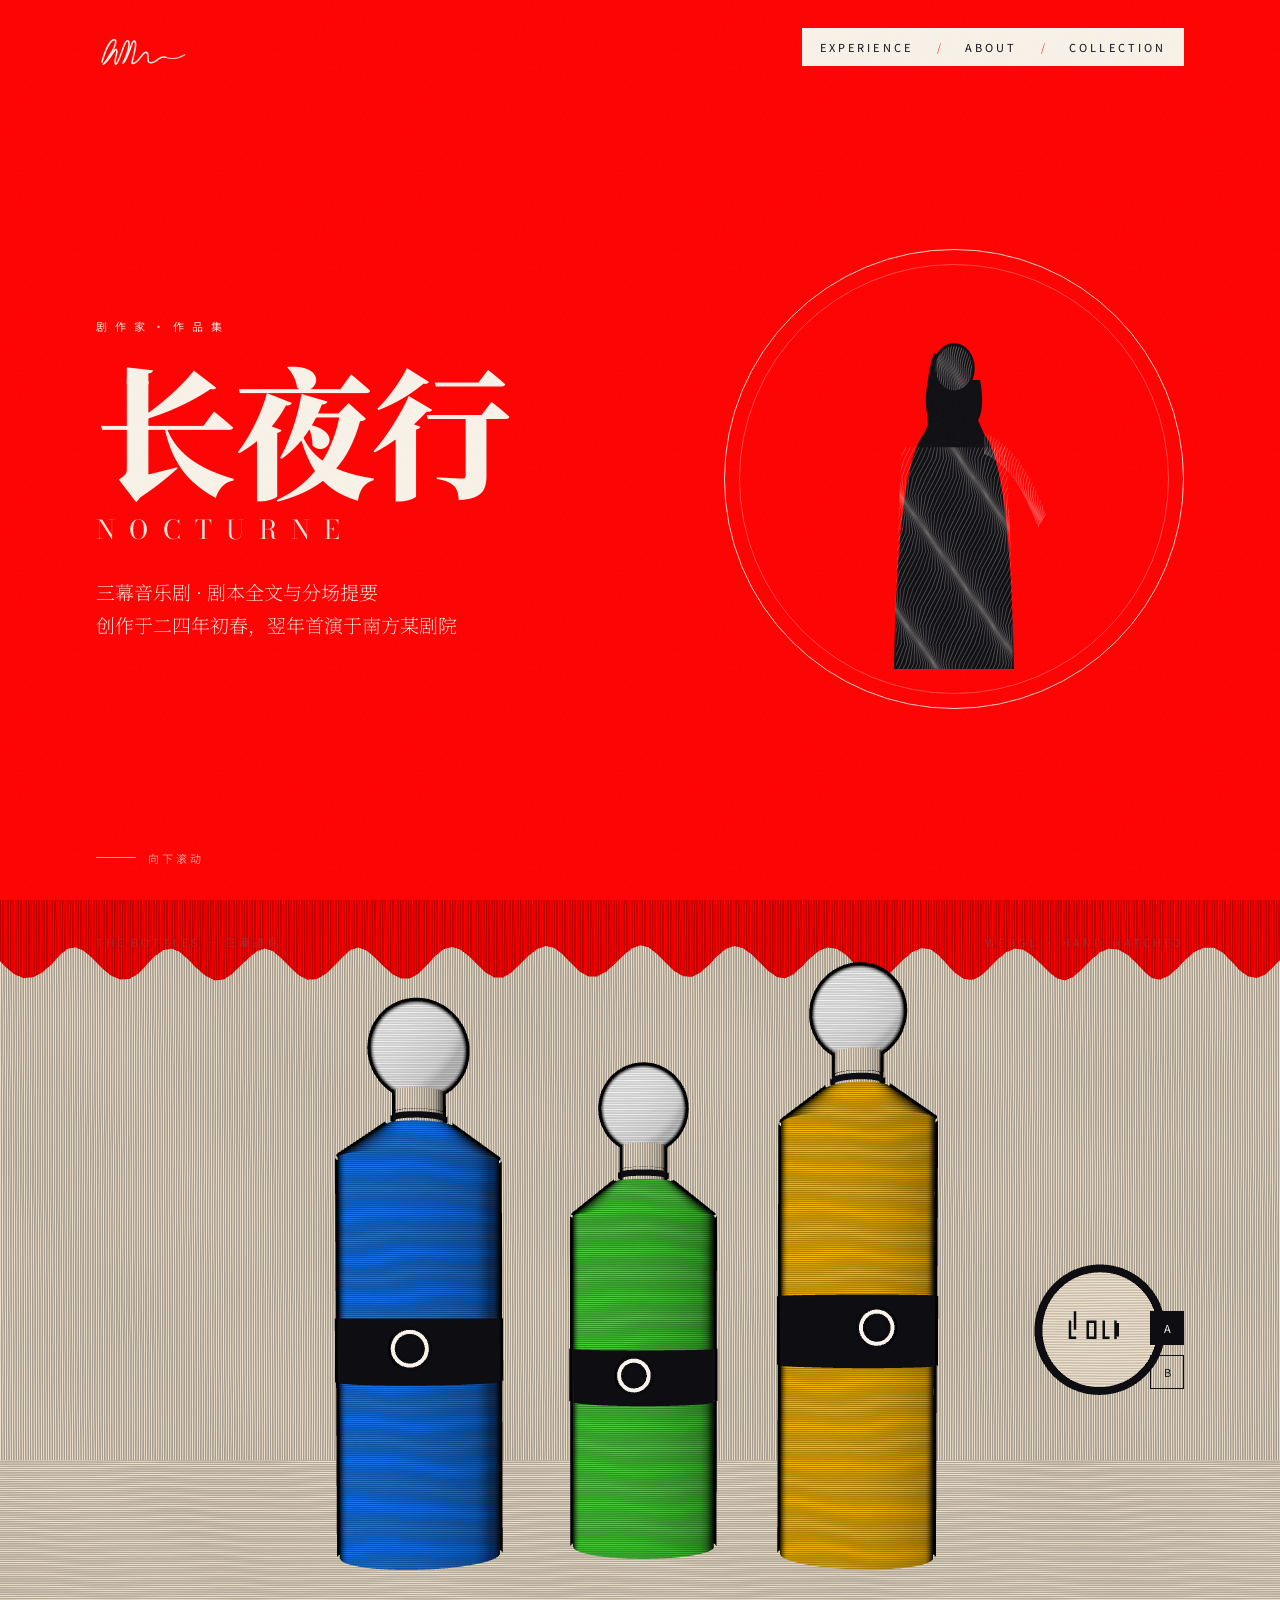
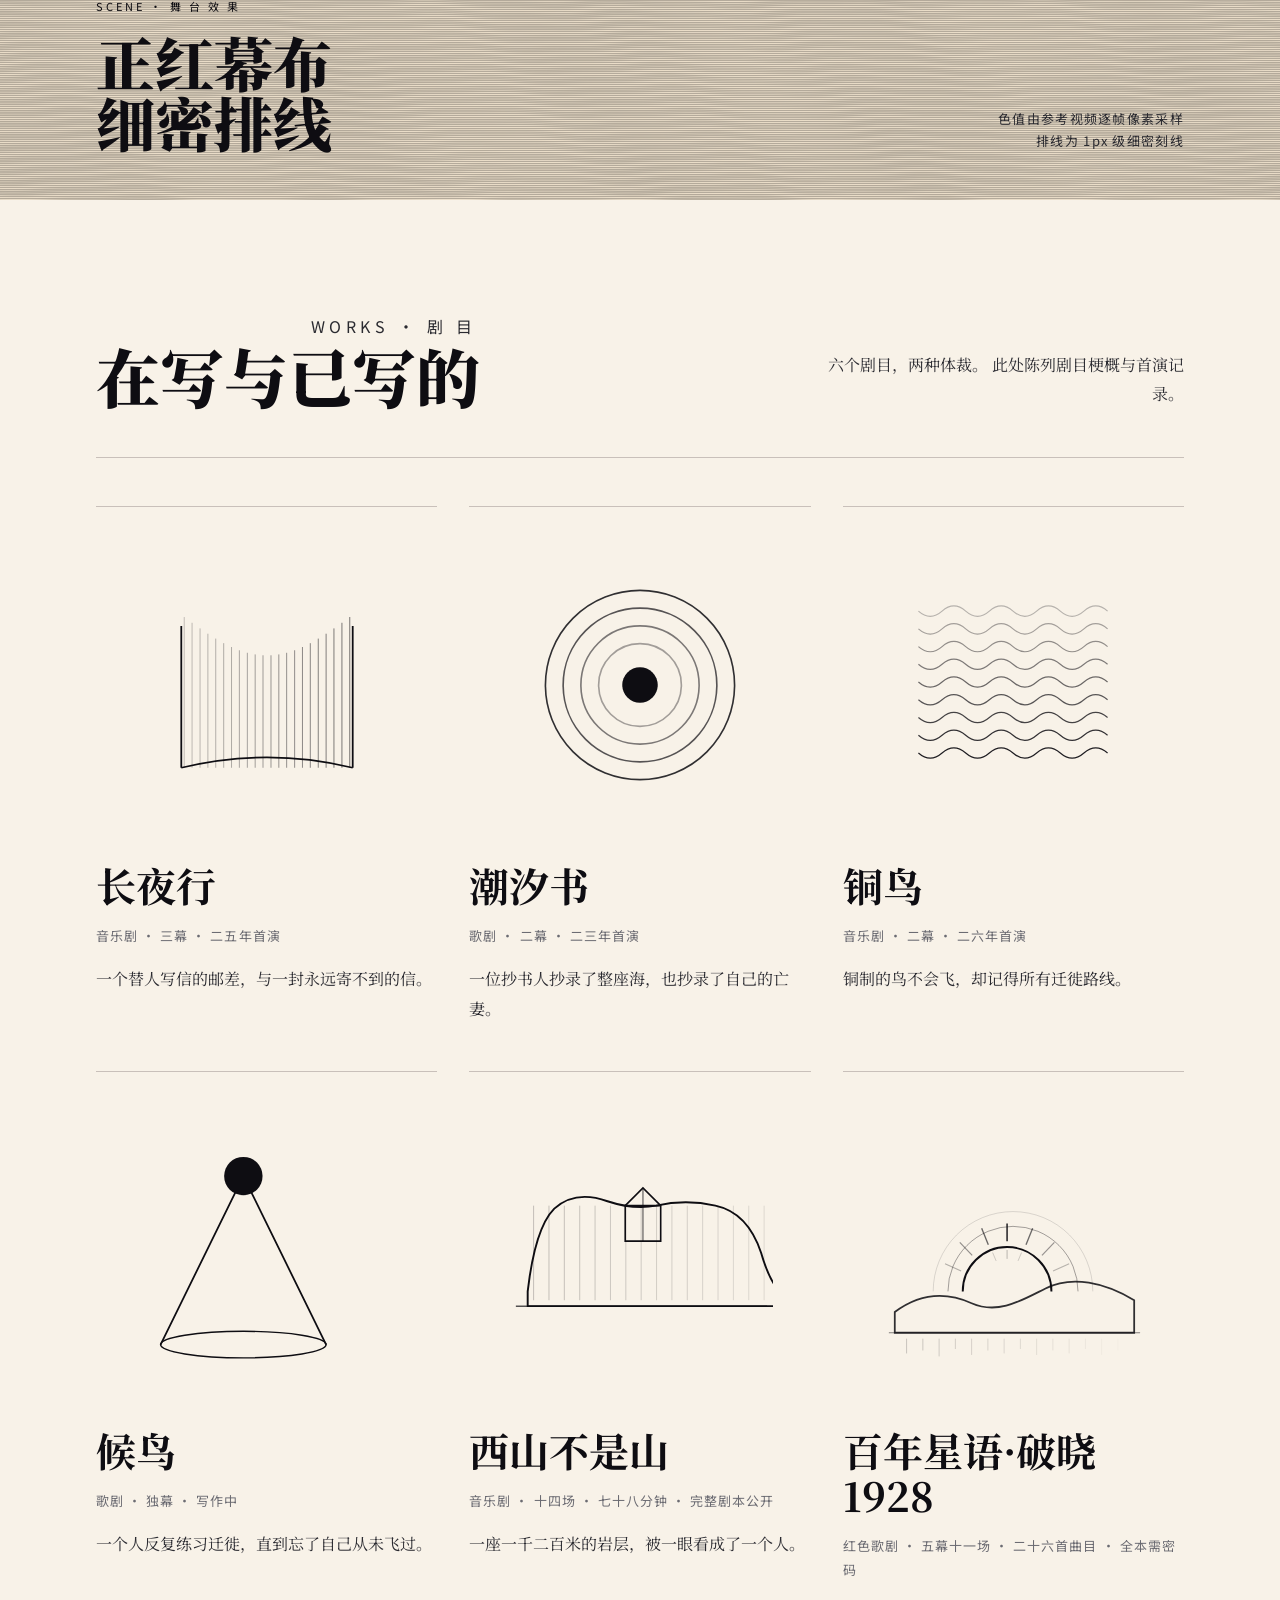
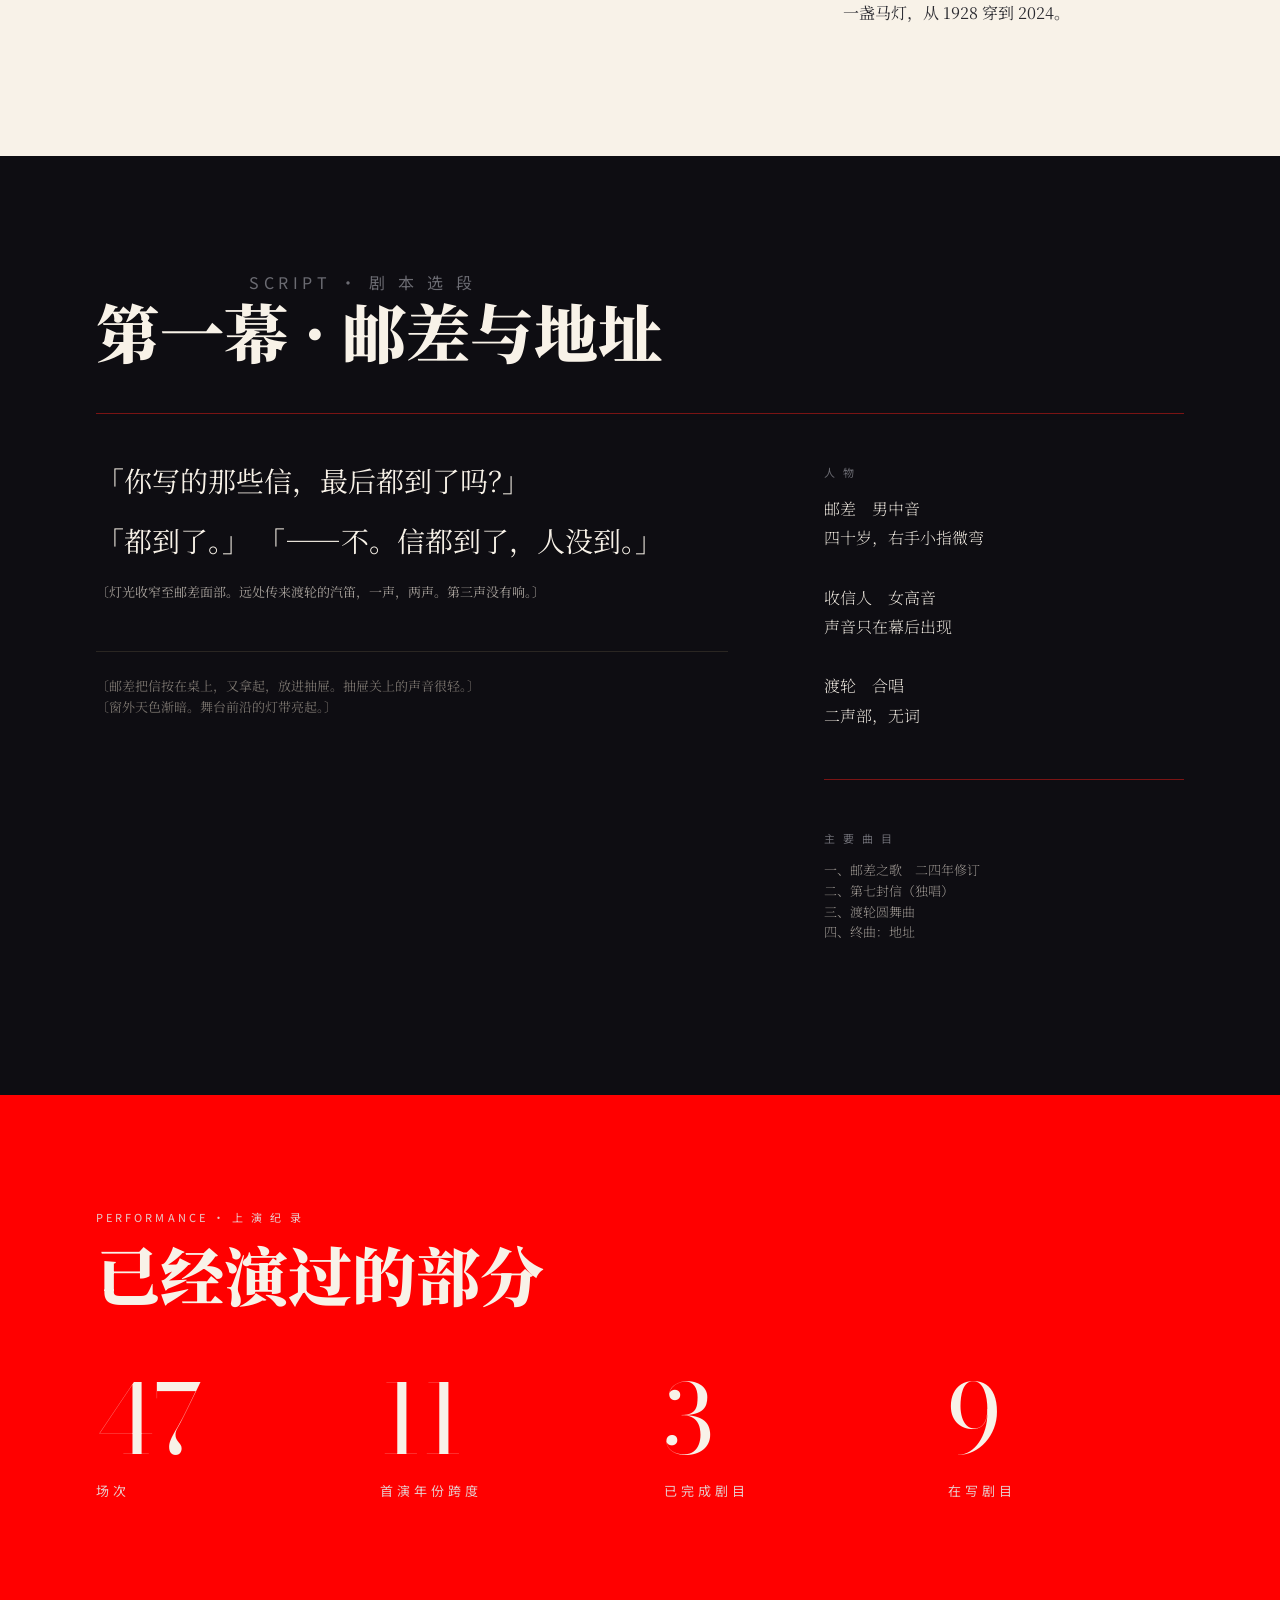
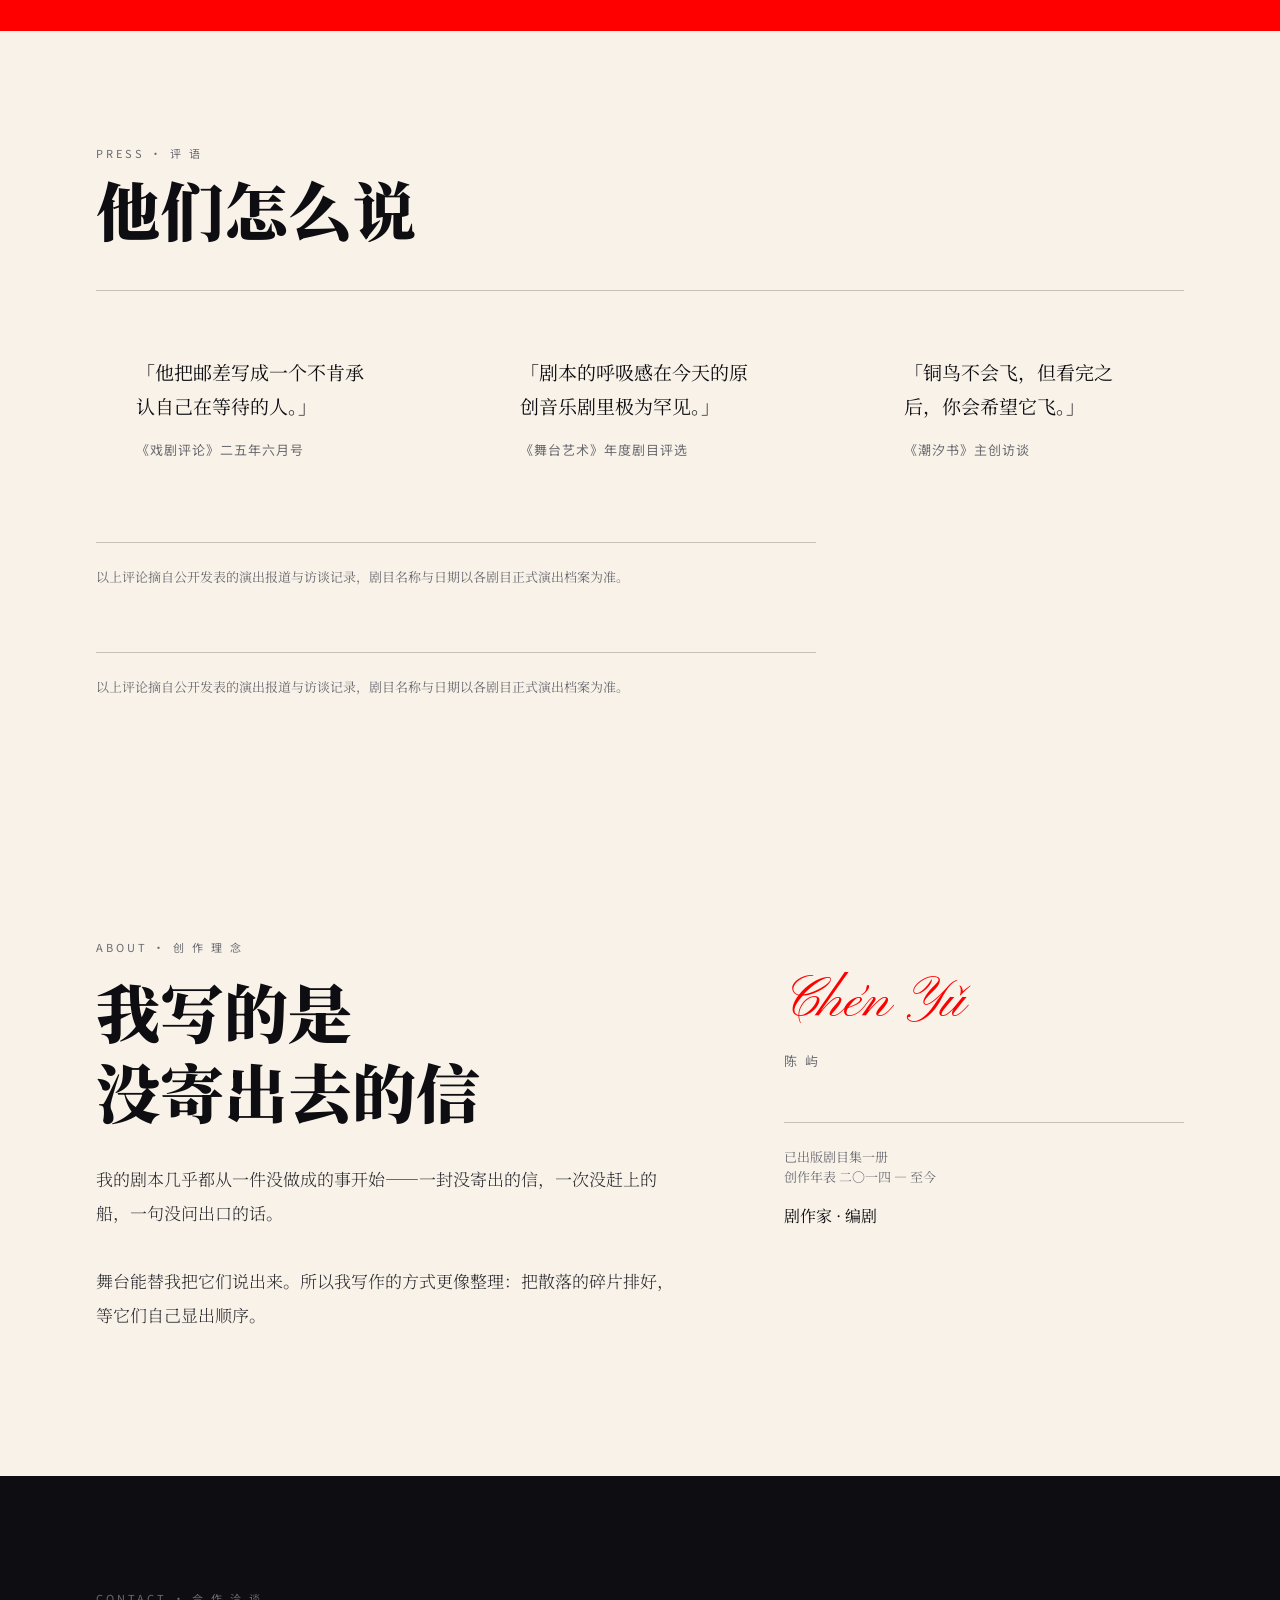
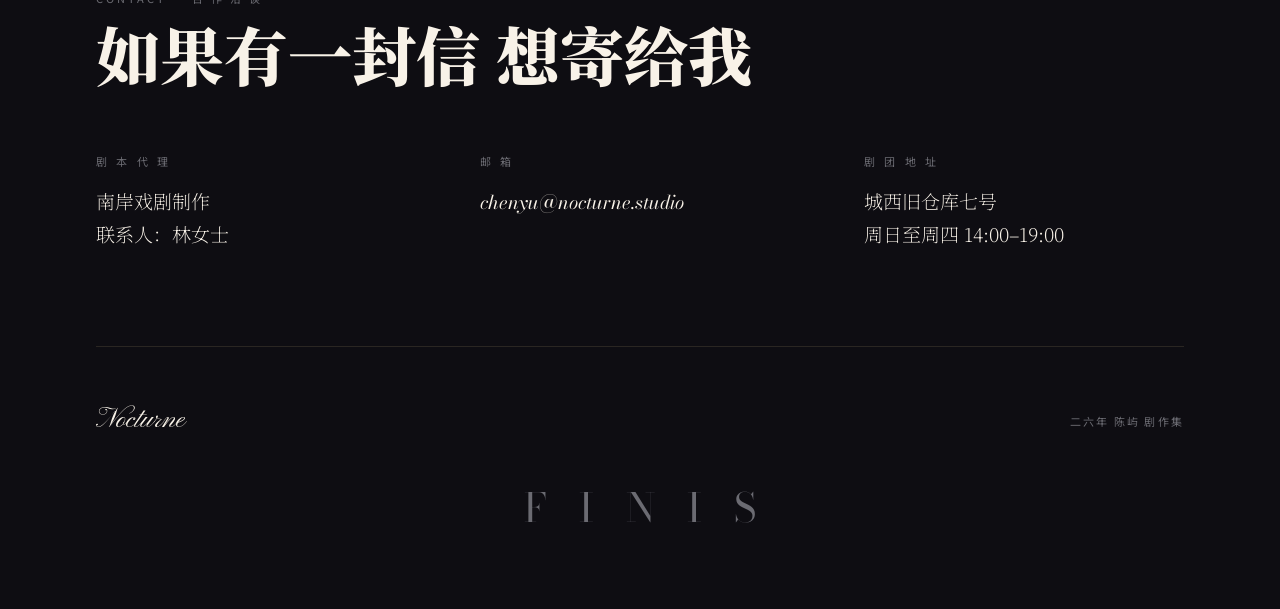
==== commit 7713ac1c: "门户真正接入数据驱动：运行 build-hub.mjs 自动注入 6 部剧目网格 - 由 projects/*/site_meta.json 自动生成「剧目陈列」网格 - 已发布(可点) 2 部：西山" ====
--- a/index.html
+++ b/index.html
@@ -530,7 +530,7 @@
     </div>
     <hr class="rule">
     <div class="works-grid">
-                              <!-- WORKS:START -->
+                                    <!-- WORKS:START -->
       <article class="work reveal">
         <div class="work-emblem"><img src="assets/nocturne/svg/emblem-harp-ink.svg" alt=""></div>
         <h3>长夜行</h3>
